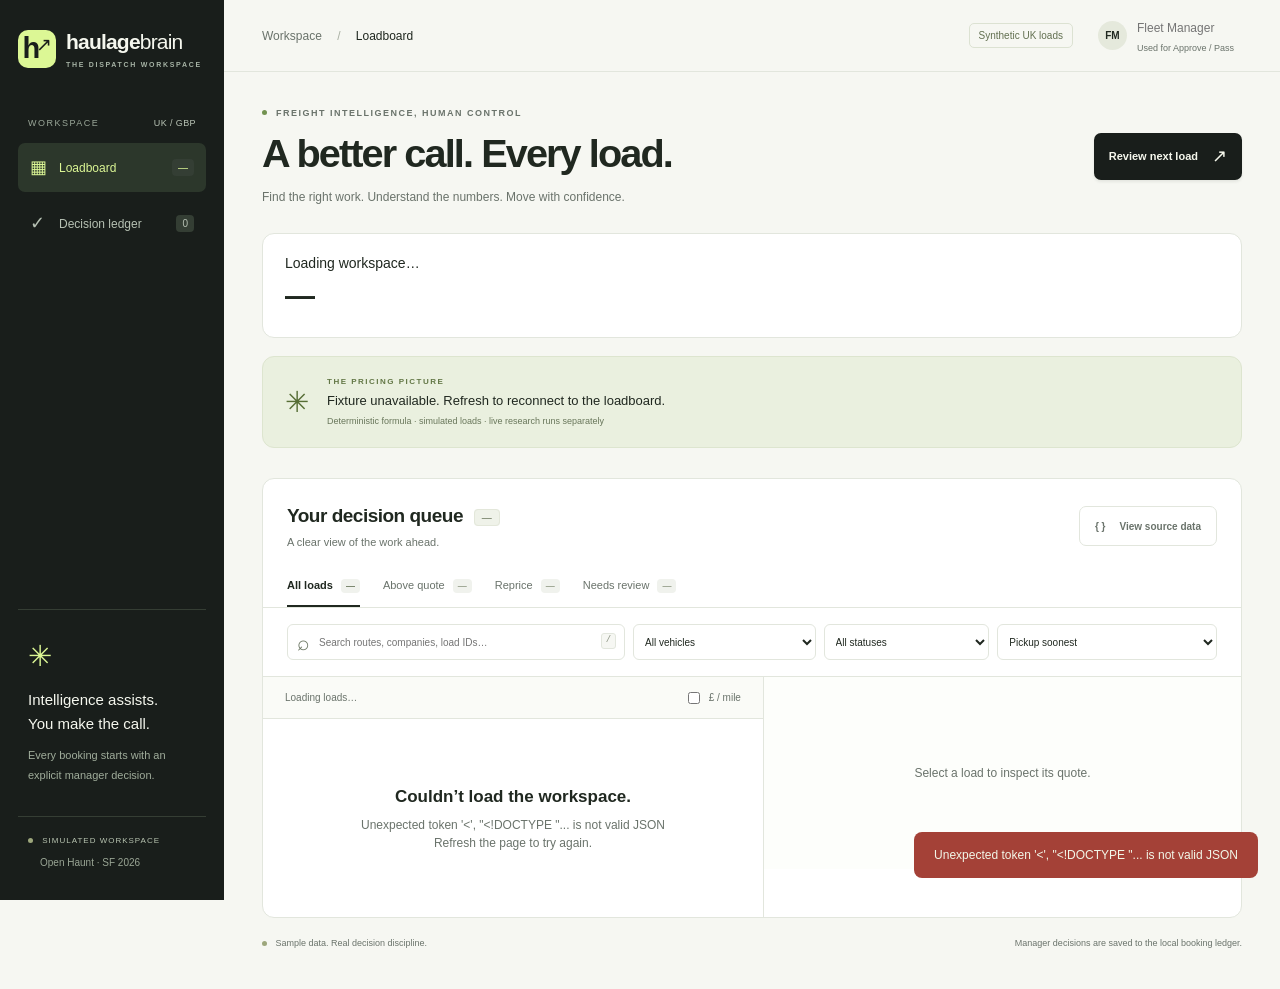
==== src/load_quoting_swarm/web_assets/index.html @ ef77d63d "Merge pull request #1 from tgorka/codex/fix-manager-control Fix manager name entry and decision attr" ====
<!doctype html>
<html lang="en">
  <head>
    <meta charset="utf-8" />
    <meta name="viewport" content="width=device-width, initial-scale=1" />
    <meta name="color-scheme" content="light" />
    <meta name="theme-color" content="#191e1b" />
    <title>Haulage Brain · Dispatch workspace</title>
    <link rel="stylesheet" href="app.css?v=5" />
  </head>
  <body>
    <a class="skip-link" href="#workspace">Skip to loadboard</a>
    <aside class="sidebar" aria-label="Workspace navigation">
      <a class="brand" href="./" aria-label="Haulage Brain home"
        ><span class="brand-mark" aria-hidden="true">h<span>↗</span></span
        ><span
          >haulage<span class="brand-light">brain</span
          ><small>THE DISPATCH WORKSPACE</small></span
        ></a
      >
      <div class="workspace-label">WORKSPACE <span>UK / GBP</span></div>
      <nav>
        <button
          class="nav-item active"
          data-view="queue"
          aria-label="Loadboard"
          title="Loadboard"
          aria-pressed="true"
        >
          <span aria-hidden="true">▦</span><span>Loadboard</span
          ><b id="nav-total">—</b>
        </button>
        <button
          class="nav-item"
          data-view="decisions"
          aria-label="Decision ledger"
          title="Decision ledger"
          aria-pressed="false"
        >
          <span aria-hidden="true">✓</span><span>Decision ledger</span
          ><b id="nav-decisions">0</b>
        </button>
      </nav>
      <div class="sidebar-note">
        <span class="small-orbit" aria-hidden="true">✳</span
        ><strong>Intelligence assists.<br />You make the call.</strong>
        <p>Every booking starts with an explicit manager decision.</p>
      </div>
      <div class="sidebar-footer">
        <span class="demo-dot"></span> SIMULATED WORKSPACE<small
          >Open Haunt · SF 2026</small
        >
      </div>
    </aside>
    <div class="app-shell">
      <header class="app-bar">
        <div class="breadcrumb">
          Workspace <span>/</span> <strong id="view-label">Loadboard</strong>
        </div>
        <div class="header-right">
          <span class="environment">Synthetic UK loads</span
          ><span class="avatar" aria-hidden="true">FM</span
          ><div class="manager-field">
            <label class="sr-only" for="manager">Manager name</label>
            <input id="manager" placeholder="Fleet Manager" aria-describedby="manager-status" autocomplete="name" />
            <span id="manager-status" role="status">Used for Approve / Pass</span>
          </div>
        </div>
      </header>
      <main id="workspace">
        <section class="hero">
          <div>
            <p class="eyebrow">
              <span></span> FREIGHT INTELLIGENCE, HUMAN CONTROL
            </p>
            <h1>A better call. Every load.</h1>
            <p class="intro">
              Find the right work. Understand the numbers. Move with confidence.
            </p>
          </div>
          <button class="button dark" id="review-next">
            Review next load <span aria-hidden="true">↗</span>
          </button>
        </section>
        <section class="overview" aria-label="Loadboard summary" id="summary">
          <div class="metric">
            <span>Loading workspace…</span><strong>—</strong>
          </div>
        </section>
        <section class="insight-banner" aria-label="Pricing overview">
          <div class="insight-icon" aria-hidden="true">✳</div>
          <div>
            <p class="eyebrow">THE PRICING PICTURE</p>
            <p id="insight-text">Calculating the fixture’s quote signals…</p>
            <small
              >Deterministic formula · simulated loads · live research runs
              separately</small
            >
          </div>
          <div
            class="signal-strip"
            aria-label="Pricing signal distribution"
            id="signal-strip"
          ></div>
        </section>
        <section class="board" aria-label="Dispatch decisions">
          <div class="board-heading">
            <div>
              <h2 id="board-title">
                Your decision queue <span id="queue-total">—</span>
              </h2>
              <p id="board-caption">A clear view of the work ahead.</p>
            </div>
            <button class="button quiet" id="raw-json">
              <span aria-hidden="true">{ }</span> View source data
            </button>
          </div>
          <div
            class="filter-tabs"
            role="group"
            aria-label="Filter by pricing signal"
          >
            <button
              class="filter-tab active"
              data-signal="all"
              aria-pressed="true"
            >
              All loads <span id="count-all">—</span></button
            ><button
              class="filter-tab"
              data-signal="APPROVE"
              aria-pressed="false"
            >
              Above quote <span id="count-approve">—</span></button
            ><button
              class="filter-tab"
              data-signal="REPRICE"
              aria-pressed="false"
            >
              Reprice <span id="count-reprice">—</span></button
            ><button
              class="filter-tab"
              data-signal="REVIEW"
              aria-pressed="false"
            >
              Needs review <span id="count-review">—</span>
            </button>
          </div>
          <div class="controls">
            <label class="search-field"
              ><span aria-hidden="true">⌕</span
              ><input
                id="search"
                type="search"
                placeholder="Search routes, companies, load IDs…"
                aria-label="Search loads"
              /><kbd>/</kbd></label
            ><select id="vehicle" aria-label="Filter by vehicle">
              <option value="">All vehicles</option></select
            ><select id="status" aria-label="Filter by status">
              <option value="">All statuses</option></select
            ><select id="sort" aria-label="Sort loads">
              <option value="pickup">Pickup soonest</option>
              <option value="gap">Largest quote gap</option>
              <option value="rate-desc">Highest rate</option>
              <option value="rate-asc">Lowest rate</option>
              <option value="distance">Shortest distance</option>
            </select>
          </div>
          <div class="split-view">
            <section class="queue" aria-label="Load queue">
              <div class="queue-heading">
                <span id="result-count" role="status">Loading loads…</span
                ><label class="check-field"
                  ><input id="per-mile" type="checkbox" /> £ / mile</label
                >
              </div>
              <div id="loads" class="load-list">
                <div class="loading-state">Preparing your loadboard…</div>
              </div>
            </section>
            <section
              id="inspector"
              class="inspector"
              aria-label="Selected load details"
            >
              <div class="empty">Select a load to inspect its quote.</div>
            </section>
          </div>
        </section>
        <footer class="workspace-footer">
          <span
            ><span class="demo-dot"></span> Sample data. Real decision
            discipline.</span
          ><span id="storage-label"
            >Manager decisions are saved to the local booking ledger.</span
          >
        </footer>
      </main>
    </div>
    <dialog id="json-dialog">
      <header>
        <div>
          <p class="eyebrow">TRANSPARENT BY DESIGN</p>
          <h2>Source fixture</h2>
        </div>
        <button
          id="close-dialog"
          class="icon-button"
          aria-label="Close source data"
        >
          ×
        </button>
      </header>
      <pre id="json-content"></pre>
    </dialog>
    <dialog id="decision-dialog" aria-labelledby="decision-title">
      <header>
        <h2 id="decision-title">Confirm manager decision</h2>
        <button
          id="cancel-decision"
          class="icon-button"
          aria-label="Cancel decision"
        >
          ×
        </button>
      </header>
      <div id="decision-content"></div>
      <div class="dialog-actions">
        <button id="back-decision" class="button quiet">Go back</button
        ><button id="confirm-decision" class="button dark">Confirm</button>
      </div>
    </dialog>
    <dialog
      id="analysis-dialog"
      class="analysis-dialog"
      aria-labelledby="analysis-title"
    >
      <header>
        <div>
          <span class="run-mode" id="run-mode">LIVE</span>
          <h2 id="analysis-title">Agent analysis</h2>
        </div>
        <button id="close-analysis" aria-label="Close API analysis">×</button>
      </header>
      <div class="analysis-body">
        <p class="analysis-notice" id="analysis-notice">
          Starting a human-gated analysis. Nothing will be booked.
        </p>
        <div class="pipeline-flow" aria-label="Agent analysis pipeline">
          <div class="pipeline-stage" data-stage="crewai">
            <span>1</span><strong>CrewAI</strong><small>Ingest + route</small>
          </div>
          <i>→</i>
          <div class="pipeline-stage" data-stage="you">
            <span>2</span><strong>You.com</strong><small>Live grounding</small>
          </div>
          <i>→</i>
          <div class="pipeline-stage" data-stage="tools">
            <span>3</span><strong>Quote tools</strong
            ><small>Deterministic math</small>
          </div>
          <i>→</i>
          <div class="pipeline-stage" data-stage="parasail">
            <span>4</span><strong>Parasail</strong
            ><small>3 specialists + supervisor</small>
          </div>
          <i>→</i>
          <div class="pipeline-stage" data-stage="decision">
            <span>5</span><strong>Safety gate</strong
            ><small>Final recommendation</small>
          </div>
          <i>→</i>
          <div class="pipeline-stage" data-stage="one">
            <span>6</span><strong>One</strong><small>Human approval</small>
          </div>
        </div>
        <div class="analysis-grid">
          <section>
            <h3>API impact</h3>
            <div class="impact-panel" id="analysis-impact">
              <p>Waiting for live market evidence…</p>
            </div>
            <div class="run-metrics" id="run-metrics"></div>
          </section>
          <section>
            <h3>Live trace</h3>
            <ol
              class="event-stream"
              id="analysis-events"
              aria-live="polite"
            ></ol>
          </section>
        </div>
      </div>
    </dialog>
    <div id="toast" role="status" aria-live="polite"></div>
    <script src="app.js?v=5" defer></script>
  </body>
</html>
---- src/load_quoting_swarm/web_assets/app.css ----
:root {
  --canvas: #f6f7f2;
  --paper: #fff;
  --ink: #202820;
  --muted: #6a736b;
  --line: #e2e6dd;
  --dark: #191e1b;
  --lime: #dcf795;
  --green: #316b43;
  --green-tint: #eff6e9;
  --amber: #8c5a19;
  --amber-tint: #fbf1df;
  --red: #a44137;
  --red-tint: #fcf0ed;
  --radius: 12px;
  font-family:
    Inter,
    -apple-system,
    BlinkMacSystemFont,
    "Segoe UI",
    sans-serif;
  color: var(--ink);
  background: var(--canvas);
  font-synthesis: none;
}
* {
  box-sizing: border-box;
}
body {
  margin: 0;
  font-size: 14px;
  line-height: 1.5;
}
button,
input,
select {
  font: inherit;
  color: inherit;
}
button,
a,
input,
select {
  -webkit-tap-highlight-color: transparent;
}
button {
  cursor: pointer;
}
button {
  border: 0;
}
button:disabled {
  cursor: wait;
  opacity: 0.55;
}
a {
  color: inherit;
}
button:focus-visible,
a:focus-visible,
input:focus-visible,
select:focus-visible,
summary:focus-visible {
  outline: 3px solid #56883c;
  outline-offset: 3px;
}
button,
select,
input {
  min-height: 40px;
}
button {
  transition:
    background 0.16s,
    border-color 0.16s,
    box-shadow 0.16s;
}
h1,
h2,
h3,
p {
  margin: 0;
}
h2 {
  font-size: 19px;
  letter-spacing: -0.5px;
}
h3 {
  font-size: 17px;
  letter-spacing: -0.35px;
}
.sr-only {
  position: absolute;
  width: 1px;
  height: 1px;
  padding: 0;
  margin: -1px;
  overflow: hidden;
  clip: rect(0, 0, 0, 0);
  white-space: nowrap;
  border: 0;
}
.skip-link {
  position: fixed;
  top: -80px;
  left: 20px;
  z-index: 100;
  background: var(--lime);
  padding: 12px;
}
.skip-link:focus {
  top: 12px;
}
.sidebar {
  position: fixed;
  inset: 0 auto 0 0;
  width: 224px;
  background: var(--dark);
  color: #f5f7ee;
  display: flex;
  flex-direction: column;
  padding: 30px 18px;
  z-index: 30;
}
.brand {
  display: flex;
  align-items: center;
  gap: 10px;
  text-decoration: none;
  font-size: 21px;
  font-weight: 760;
  letter-spacing: -0.8px;
  line-height: 1.1;
}
.brand-light {
  font-weight: 400;
}
.brand small {
  font-size: 7px;
  letter-spacing: 1.7px;
  display: block;
  color: #a6b3a5;
  margin-top: 8px;
}
.brand-mark {
  width: 38px;
  height: 38px;
  flex-shrink: 0;
  background: var(--lime);
  border-radius: 10px;
  color: var(--dark);
  display: flex;
  align-items: center;
  justify-content: center;
  font-size: 29px;
  font-weight: 800;
  position: relative;
}
.brand-mark span {
  font-size: 19px;
  margin-left: -3px;
  margin-top: -8px;
}
.workspace-label {
  font-size: 9px;
  letter-spacing: 1.5px;
  color: #9aa799;
  display: flex;
  justify-content: space-between;
  margin: 48px 10px 13px;
}
.workspace-label span {
  font-size: 9px;
  letter-spacing: 0.4px;
  color: #bac5b7;
}
.nav-item {
  width: 100%;
  display: flex;
  align-items: center;
  gap: 11px;
  padding: 11px 12px;
  color: #b6c1b3;
  background: transparent;
  border-radius: 7px;
  margin-bottom: 7px;
  text-align: left;
  font-size: 12px;
}
.nav-item > span:first-child {
  font-size: 18px;
  width: 18px;
}
.nav-item b {
  margin-left: auto;
  font-size: 10px;
  font-weight: 500;
  background: #343e34;
  padding: 1px 6px;
  border-radius: 4px;
}
.nav-item.active {
  background: #2c372b;
  color: var(--lime);
}
.nav-item:hover {
  background: #30392f;
}
.sidebar-note {
  margin-top: auto;
  border-top: 1px solid #353e34;
  padding: 25px 10px 30px;
}
.small-orbit {
  color: var(--lime);
  font-size: 29px;
  display: block;
  margin-bottom: 10px;
}
.sidebar-note strong {
  font-size: 15px;
  line-height: 1.6;
  font-weight: 500;
}
.sidebar-note p {
  font-size: 11px;
  color: #a0ad9b;
  line-height: 1.8;
  margin-top: 10px;
}
.sidebar-footer {
  padding: 18px 10px 0;
  border-top: 1px solid #353e34;
  color: #b8c4b1;
  font-size: 8px;
  letter-spacing: 1px;
}
.sidebar-footer small {
  display: block;
  margin: 8px 0 0 12px;
  color: #9aa695;
  font-size: 10px;
  letter-spacing: 0;
}
.demo-dot {
  width: 5px;
  height: 5px;
  background: #9da77c;
  display: inline-block;
  border-radius: 50%;
  margin-right: 6px;
  vertical-align: middle;
}
.app-shell {
  margin-left: 224px;
}
.app-bar {
  height: 72px;
  display: flex;
  justify-content: space-between;
  align-items: center;
  padding: 0 38px;
  border-bottom: 1px solid var(--line);
  background: var(--canvas);
}
.breadcrumb {
  font-size: 12px;
  color: var(--muted);
}
.breadcrumb span {
  margin: 0 12px;
  color: #a9b0a3;
}
.breadcrumb strong {
  font-weight: 500;
  color: var(--ink);
}
.header-right {
  display: flex;
  align-items: center;
  gap: 10px;
}
.environment {
  border: 1px solid #dce2d2;
  padding: 4px 9px;
  border-radius: 5px;
  color: #627050;
  font-size: 10px;
  margin-right: 15px;
}
.avatar {
  display: grid;
  place-items: center;
  width: 29px;
  height: 29px;
  border-radius: 50%;
  background: #e5e9dc;
  font-size: 10px;
  font-weight: 650;
}
.manager-field {
  display: grid;
  gap: 2px;
}
#manager-status {
  color: var(--muted);
  font-size: 9px;
}
.manager-field input {
  background: transparent;
  border: 0;
  font-size: 12px;
  width: 105px;
  padding: 0;
  min-height: 24px;
}
main {
  max-width: 1640px;
  margin: auto;
  padding: 35px 38px 20px;
}
.hero {
  display: flex;
  align-items: center;
  justify-content: space-between;
  gap: 20px;
  margin-bottom: 27px;
}
.eyebrow {
  font-size: 9px;
  font-weight: 650;
  letter-spacing: 1.5px;
  color: var(--muted);
  margin-bottom: 9px;
}
.eyebrow > span {
  display: inline-block;
  background: #729250;
  border-radius: 50%;
  width: 5px;
  height: 5px;
  margin: 0 5px 1px 0;
}
h1 {
  font-size: clamp(28px, 3.1vw, 44px);
  font-weight: 550;
  line-height: 1.2;
  letter-spacing: -1.9px;
}
.intro {
  color: var(--muted);
  font-size: 12px;
  margin-top: 11px;
}
.button {
  display: inline-flex;
  align-items: center;
  justify-content: center;
  gap: 14px;
  border-radius: 7px;
  font-size: 11px;
  font-weight: 600;
  padding: 10px 15px;
  white-space: nowrap;
}
.button.dark {
  background: var(--dark);
  color: #f6f8ed;
  box-shadow: 0 2px 3px #18201714;
}
.button.dark:hover {
  background: #364631;
}
.button.dark span {
  font-size: 18px;
  font-weight: 400;
}
.button.quiet {
  background: transparent;
  border: 1px solid var(--line);
  color: var(--muted);
}
.button.quiet:hover {
  background: #edf1e6;
}
.overview {
  display: grid;
  grid-template-columns: repeat(4, 1fr);
  border: 1px solid var(--line);
  border-radius: var(--radius);
  background: var(--paper);
  margin-bottom: 18px;
  overflow: hidden;
}
.metric {
  padding: 19px 22px;
  position: relative;
}
.metric + .metric {
  border-left: 1px solid var(--line);
}
.metric-label {
  display: flex;
  align-items: center;
  justify-content: space-between;
  font-size: 11px;
  color: var(--muted);
}
.metric-label span {
  color: #8e9a85;
  font-size: 15px;
}
.metric strong {
  font-size: 30px;
  letter-spacing: -1.3px;
  font-weight: 560;
  display: block;
  margin: 4px 0;
  line-height: 1.2;
  font-variant-numeric: tabular-nums;
}
.metric small {
  font-size: 10px;
  color: var(--muted);
}
.metric small b {
  color: var(--green);
  font-weight: 500;
}
.metric .metric-spark {
  position: absolute;
  bottom: 24px;
  right: 22px;
  color: #b1c991;
  letter-spacing: 0;
  font-size: 23px;
}
.insight-banner {
  display: flex;
  align-items: center;
  gap: 18px;
  padding: 19px 22px;
  background: #eaf0df;
  border: 1px solid #dde5cf;
  border-radius: var(--radius);
  margin-bottom: 30px;
}
.insight-icon {
  font-size: 29px;
  line-height: 1;
  color: #566d35;
}
.insight-banner .eyebrow {
  font-size: 8px;
  color: #637746;
  margin-bottom: 3px;
}
.insight-banner p:not(.eyebrow) {
  font-size: 13px;
  font-weight: 500;
}
.insight-banner small {
  display: block;
  font-size: 9px;
  color: #68765a;
  margin-top: 4px;
}
.signal-strip {
  display: flex;
  gap: 3px;
  margin-left: auto;
  min-width: 95px;
  max-width: 135px;
  align-self: center;
  width: 14%;
  height: 25px;
}
.signal-segment {
  height: 100%;
  border-radius: 3px;
  background: #7b9c55;
}
.signal-segment.reprice {
  background: #d4b670;
}
.signal-segment.review {
  background: #c58976;
}
.board {
  background: white;
  border: 1px solid var(--line);
  border-radius: var(--radius);
  overflow: hidden;
}
.board-heading {
  display: flex;
  justify-content: space-between;
  align-items: center;
  padding: 23px 24px 17px;
  gap: 15px;
}
.board-heading h2 span {
  font-size: 10px;
  vertical-align: middle;
  background: #eff2e9;
  border: 1px solid #e3e7da;
  border-radius: 4px;
  padding: 2px 7px;
  margin-left: 6px;
  letter-spacing: 0;
  font-weight: 500;
  color: #69765b;
}
.board-heading p {
  font-size: 11px;
  color: var(--muted);
  margin-top: 3px;
}
.board-heading .quiet {
  font-size: 10px;
}
.filter-tabs {
  display: flex;
  gap: 23px;
  border-bottom: 1px solid var(--line);
  padding: 0 24px;
}
.filter-tab {
  background: transparent;
  font-size: 11px;
  color: var(--muted);
  padding: 9px 0 13px;
  position: relative;
  white-space: nowrap;
}
.filter-tab.active {
  color: var(--ink);
  font-weight: 650;
}
.filter-tab.active:after {
  content: "";
  height: 2px;
  position: absolute;
  bottom: 0;
  background: var(--ink);
  left: 0;
  right: 0;
}
.filter-tab span {
  font-size: 9px;
  background: #f0f2ed;
  border-radius: 4px;
  margin-left: 5px;
  padding: 2px 5px;
  color: #738066;
}
.controls {
  display: grid;
  grid-template-columns: minmax(180px, 1fr) 0.54fr 0.49fr 0.65fr;
  gap: 8px;
  padding: 16px 24px;
  border-bottom: 1px solid var(--line);
}
.controls input,
.controls select {
  width: 100%;
  border: 1px solid var(--line);
  border-radius: 6px;
  background: #fff;
  font-size: 10px;
  min-height: 36px;
}
.controls select {
  padding: 0 7px;
  cursor: pointer;
}
.search-field {
  position: relative;
}
.search-field > span {
  position: absolute;
  left: 10px;
  top: 3px;
  font-size: 21px;
  color: #6a7561;
}
.search-field input {
  padding: 0 26px 0 31px;
}
.search-field kbd {
  position: absolute;
  right: 9px;
  top: 9px;
  padding: 0 4px;
  color: #8b9383;
  background: #f6f7f3;
  border: 1px solid var(--line);
  border-radius: 3px;
  font-size: 9px;
}
.split-view {
  display: grid;
  grid-template-columns: minmax(280px, 1.05fr) minmax(320px, 1fr);
}
.queue {
  border-right: 1px solid var(--line);
  min-width: 0;
}
.queue-heading {
  display: flex;
  justify-content: space-between;
  align-items: center;
  padding: 11px 22px;
  background: #fafbf7;
  border-bottom: 1px solid var(--line);
  font-size: 10px;
  color: var(--muted);
  height: 42px;
}
.check-field {
  display: flex;
  align-items: center;
  gap: 6px;
  font-size: 10px;
}
.check-field input {
  min-height: 0;
  accent-color: var(--green);
  width: 12px;
  height: 12px;
}
.load-list {
  max-height: 690px;
  overflow-y: auto;
  scrollbar-width: thin;
  scrollbar-color: #d7dece transparent;
}
.load-row {
  display: block;
  width: 100%;
  padding: 18px 22px;
  text-align: left;
  background: #fff;
  border-bottom: 1px solid var(--line);
  border-left: 3px solid transparent;
  position: relative;
}
.load-row:hover {
  background: #f8faf3;
}
.load-row.selected {
  background: #f1f6e8;
  border-left-color: #698843;
}
.row-meta,
.row-main,
.row-bottom {
  display: flex;
  justify-content: space-between;
  gap: 10px;
  align-items: center;
}
.row-meta {
  font-size: 9px;
  color: #788270;
}
.load-number {
  font-variant-numeric: tabular-nums;
}
.signal {
  display: inline-flex;
  align-items: center;
  gap: 4px;
  padding: 2px 6px;
  border-radius: 4px;
  font-size: 9px;
  font-weight: 550;
  color: var(--green);
  background: var(--green-tint);
  white-space: nowrap;
}
.signal:before {
  content: "";
  width: 4px;
  height: 4px;
  border-radius: 50%;
  background: currentColor;
}
.signal.reprice {
  color: var(--amber);
  background: var(--amber-tint);
}
.signal.review,
.signal.passed {
  color: var(--red);
  background: var(--red-tint);
}
.signal.booked {
  color: var(--green);
  background: #e7efdf;
}
.row-main {
  margin-top: 10px;
  align-items: flex-start;
}
.row-route {
  font-size: 14px;
  font-weight: 600;
  letter-spacing: -0.4px;
  line-height: 1.5;
}
.route-arrow {
  font-size: 12px;
  color: #91a17d;
  margin: 0 6px;
}
.row-main strong {
  font-size: 17px;
  font-weight: 600;
  letter-spacing: -0.6px;
  white-space: nowrap;
  font-variant-numeric: tabular-nums;
}
.row-bottom {
  margin-top: 7px;
  font-size: 9px;
  color: var(--muted);
}
.row-bottom .gap {
  font-size: 9px;
  text-align: right;
  white-space: nowrap;
}
.positive {
  color: var(--green);
}
.negative {
  color: var(--red);
}
.row-schedule {
  margin-top: 8px;
  font-size: 9px;
  color: #788270;
}
.row-schedule span {
  margin: 0 4px;
  color: #c3cabb;
}
.inspector {
  background: #fdfefb;
  min-width: 0;
  padding: 22px 25px;
  align-self: start;
}
.inspector-top {
  display: flex;
  justify-content: space-between;
  align-items: center;
  margin-bottom: 20px;
}
.inspector-top .eyebrow {
  margin: 0;
  font-size: 8px;
}
.inspector h3 {
  font-size: 21px;
  font-weight: 550;
  line-height: 1.4;
  letter-spacing: -0.6px;
}
.route-timeline {
  margin: 16px 0 19px;
  display: grid;
  gap: 16px;
  position: relative;
}
.route-timeline:before {
  content: "";
  width: 1px;
  position: absolute;
  left: 4px;
  top: 10px;
  bottom: 12px;
  background: #dce4d1;
}
.route-stop {
  display: flex;
  gap: 12px;
  align-items: start;
}
.stop-dot {
  border: 1px solid #8da06e;
  width: 9px;
  height: 9px;
  border-radius: 50%;
  background: #fdfefb;
  margin-top: 5px;
  position: relative;
  flex-shrink: 0;
}
.route-stop:last-child .stop-dot {
  background: #6e8750;
}
.stop-copy {
  min-width: 0;
  flex: 1;
}
.stop-copy .stop-label {
  display: flex;
  justify-content: space-between;
  gap: 8px;
  font-size: 9px;
  color: var(--muted);
}
.stop-copy b {
  display: block;
  font-size: 11px;
  font-weight: 550;
  margin-top: 1px;
}
.stop-copy small {
  display: block;
  font-size: 9px;
  color: var(--muted);
  margin-top: 1px;
}
.route-facts {
  display: flex;
  flex-wrap: wrap;
  gap: 6px;
  margin: 0 0 19px;
}
.fact {
  background: #f1f3eb;
  border: 1px solid #e7ebdf;
  padding: 4px 7px;
  border-radius: 4px;
  font-size: 9px;
  color: #626f58;
}
.fact.warning {
  color: var(--amber);
  background: var(--amber-tint);
  border-color: #eeddb9;
}
.quote-card {
  background: white;
  border: 1px solid var(--line);
  border-radius: 9px;
  overflow: hidden;
}
.quote-card-head {
  padding: 18px 17px 14px;
  display: flex;
  justify-content: space-between;
  align-items: end;
  gap: 12px;
}
.quote-card-head span {
  font-size: 10px;
  color: var(--muted);
}
.quote-card-head strong {
  display: block;
  font-size: 30px;
  letter-spacing: -1px;
  line-height: 1.3;
  font-weight: 550;
  font-variant-numeric: tabular-nums;
}
.quote-offer {
  text-align: right;
}
.quote-offer b {
  display: block;
  font-size: 19px;
  font-weight: 550;
  font-variant-numeric: tabular-nums;
}
.quote-explanation {
  padding: 10px 17px;
  font-size: 10px;
  background: var(--green-tint);
  color: var(--green);
  border-top: 1px solid #e5ecdc;
}
.quote-explanation.negative {
  background: var(--red-tint);
  color: var(--red);
  border-color: #f0e1d7;
}
.quote-explanation.review {
  background: var(--amber-tint);
  color: var(--amber);
}
.formula {
  padding: 12px 17px;
  margin: 0;
}
.formula div {
  display: flex;
  justify-content: space-between;
  font-size: 10px;
  color: var(--muted);
  padding: 4px 0;
}
.formula dt {
  font-weight: 400;
}
.formula dd {
  margin: 0;
  color: var(--ink);
  font-variant-numeric: tabular-nums;
}
.formula .total {
  border-top: 1px dashed var(--line);
  margin-top: 7px;
  padding-top: 10px;
  color: var(--ink);
  font-weight: 600;
}
.formula .total dt {
  font-weight: 600;
}
.evidence-line {
  display: flex;
  gap: 8px;
  align-items: start;
  font-size: 9px;
  color: #738068;
  margin: 14px 0;
  line-height: 1.7;
}
.evidence-line > span {
  color: #7b9459;
}
.inspector details {
  border-top: 1px solid var(--line);
  font-size: 10px;
  padding: 11px 0;
}
.inspector summary {
  cursor: pointer;
  font-weight: 550;
  min-height: 24px;
  align-content: center;
}
.inspector details p {
  margin-top: 8px;
  line-height: 1.8;
  color: var(--muted);
}
.details-grid {
  display: grid;
  grid-template-columns: 1fr 1fr;
  gap: 8px;
  margin: 10px 0;
}
.details-grid div {
  min-width: 0;
}
.details-grid dt {
  color: var(--muted);
  font-size: 9px;
}
.details-grid dd {
  margin: 2px 0 0;
  overflow-wrap: anywhere;
  font-size: 10px;
}
.decision-area {
  border-top: 1px solid var(--line);
  margin-top: 3px;
  padding-top: 15px;
}
.decision-area > p {
  font-size: 9px;
  color: var(--muted);
  margin-bottom: 10px;
}
.actions {
  display: flex;
  gap: 8px;
}
.actions button {
  flex: 1;
  font-size: 11px;
  padding: 10px 14px;
  border-radius: 6px;
  min-height: 42px;
  font-weight: 600;
}
.actions .approve {
  background: var(--dark);
  color: var(--lime);
}
.actions .approve:hover {
  background: #36492d;
}
.actions .pass {
  background: white;
  border: 1px solid #d5dccb;
}
.actions .pass:hover {
  background: #edf1e5;
}
.ledger-result {
  padding: 12px 14px;
  background: var(--green-tint);
  border-radius: 6px;
  font-size: 11px;
  color: var(--green);
}
.ledger-result.passed {
  color: var(--red);
  background: var(--red-tint);
}
.ledger-result small {
  display: block;
  font-size: 9px;
  margin-top: 3px;
}
.empty,
.loading-state {
  padding: 65px 25px;
  text-align: center;
  color: var(--muted);
  font-size: 12px;
}
.empty strong {
  display: block;
  font-size: 17px;
  color: var(--ink);
  margin-bottom: 6px;
}
.empty button {
  margin-top: 16px;
}
.workspace-footer {
  display: flex;
  justify-content: space-between;
  gap: 12px;
  color: var(--muted);
  font-size: 9px;
  margin: 19px 0;
}
dialog {
  width: min(850px, calc(100% - 32px));
  max-height: 85vh;
  background: var(--canvas);
  border: 1px solid var(--line);
  border-radius: 12px;
  padding: 0;
  color: var(--ink);
  box-shadow: 0 20px 100px #101b2033;
}
dialog::backdrop {
  background: #14201880;
  backdrop-filter: blur(3px);
}
dialog header {
  display: flex;
  justify-content: space-between;
  align-items: center;
  padding: 20px 24px;
  border-bottom: 1px solid var(--line);
  background: var(--paper);
}
dialog .eyebrow {
  margin-bottom: 4px;
}
dialog h2 {
  font-size: 18px;
}
.icon-button {
  background: transparent;
  font-size: 25px;
  color: var(--muted);
  width: 40px;
}
dialog pre {
  padding: 24px;
  margin: 0;
  overflow: auto;
  font-size: 11px;
  line-height: 1.7;
  max-height: 65vh;
}
#decision-dialog {
  max-width: 460px;
}
#decision-content {
  padding: 24px;
  font-size: 13px;
}
#decision-content p {
  margin-top: 12px;
  color: var(--muted);
  line-height: 1.8;
}
#decision-content strong {
  font-size: 20px;
  font-weight: 550;
}
#decision-content .confirmation-note {
  padding: 12px;
  background: #eaf0df;
  border-radius: 6px;
  font-size: 11px;
  color: #4f6240;
}
.dialog-actions {
  display: flex;
  gap: 10px;
  justify-content: flex-end;
  padding: 0 24px 24px;
}
#toast {
  position: fixed;
  bottom: 22px;
  right: 22px;
  background: var(--dark);
  color: #f2f7e9;
  font-size: 12px;
  border-radius: 8px;
  padding: 14px 20px;
  max-width: calc(100% - 44px);
  z-index: 60;
  transform: translateY(150px);
  opacity: 0;
  transition: 0.2s;
}
#toast.show {
  transform: translateY(0);
  opacity: 1;
}
#toast.error {
  background: var(--red);
}
@media (min-width: 1550px) {
  .load-list {
    max-height: 760px;
  }
  .inspector {
    padding: 25px 35px;
  }
  .row-route {
    font-size: 17px;
  }
  .row-main strong {
    font-size: 20px;
  }
  .row-bottom,
  .row-meta,
  .row-schedule {
    font-size: 11px;
  }
  .load-row {
    padding-top: 21px;
    padding-bottom: 21px;
  }
  .metric {
    padding: 22px 27px;
  }
  .metric strong {
    font-size: 36px;
  }
}
@media (max-width: 1150px) {
  .sidebar {
    width: 186px;
    padding: 26px 12px;
  }
  .brand {
    font-size: 18px;
    gap: 8px;
  }
  .brand small {
    font-size: 6px;
    letter-spacing: 1.2px;
  }
  .app-shell {
    margin-left: 186px;
  }
  main {
    padding: 27px 24px 18px;
  }
  .app-bar {
    padding: 0 24px;
  }
  .hero {
    gap: 15px;
  }
  h1 {
    font-size: 34px;
    letter-spacing: -1.5px;
  }
  .intro {
    font-size: 11px;
  }
  .hero .button {
    padding: 9px 11px;
    font-size: 10px;
  }
  .metric {
    padding: 17px 15px;
  }
  .metric strong {
    font-size: 27px;
  }
  .metric-label {
    font-size: 10px;
  }
  .split-view {
    grid-template-columns: minmax(250px, 1fr) minmax(300px, 1fr);
  }
  .inspector {
    padding: 19px;
  }
  .load-row {
    padding: 17px 16px;
  }
  .row-route {
    font-size: 12px;
  }
  .row-main strong {
    font-size: 15px;
  }
  .row-bottom {
    font-size: 8px;
  }
  .route-arrow {
    margin: 0 3px;
  }
  .controls {
    padding: 13px 18px;
    grid-template-columns: 1.2fr 0.7fr 0.7fr;
  }
  .search-field {
    grid-column: span 3;
  }
  .filter-tabs {
    gap: 18px;
    padding: 0 18px;
  }
  .signal-strip {
    display: none;
  }
  .environment {
    margin-right: 5px;
  }
}
@media (max-width: 950px) {
  .sidebar {
    width: 68px;
    align-items: center;
    padding: 22px 9px;
  }
  .brand > span:last-child,
  .workspace-label,
  .nav-item > span:nth-child(2),
  .nav-item b,
  .sidebar-note,
  .sidebar-footer {
    display: none;
  }
  .brand-mark {
    width: 36px;
    height: 36px;
  }
  .sidebar nav {
    margin-top: 35px;
    width: 100%;
  }
  .nav-item {
    justify-content: center;
    padding: 12px;
  }
  .app-shell {
    margin-left: 68px;
  }
  .metric small {
    font-size: 9px;
  }
  .metric-label {
    font-size: 9px;
  }
  .hero .button {
    gap: 7px;
  }
  .insight-banner p:not(.eyebrow) {
    font-size: 12px;
  }
}
@media (max-width: 740px) {
  .sidebar {
    position: static;
    flex-direction: row;
    width: 100%;
    height: 62px;
    padding: 10px 18px;
    justify-content: space-between;
  }
  .sidebar nav {
    display: flex;
    width: auto;
    margin: 0;
    gap: 8px;
  }
  .nav-item {
    margin: 0;
    width: 42px;
    min-height: 38px;
  }
  .app-shell {
    margin: 0;
  }
  .app-bar {
    height: 52px;
    padding: 0 18px;
  }
  .environment {
    font-size: 9px;
    padding: 3px 6px;
  }
  .breadcrumb {
    font-size: 10px;
  }
  .breadcrumb span {
    margin: 0 6px;
  }
  .header-right {
    gap: 7px;
  }
  .avatar {
    display: none;
  }
  .manager-field input {
    font-size: 10px;
    width: 83px;
  }
  main {
    padding: 24px 18px 12px;
  }
  .hero {
    align-items: start;
    flex-wrap: wrap;
    margin-bottom: 20px;
  }
  .hero h1 {
    font-size: 32px;
  }
  .hero .button {
    min-height: 36px;
  }
  .eyebrow {
    font-size: 8px;
    letter-spacing: 1px;
  }
  .intro {
    font-size: 11px;
    line-height: 1.7;
  }
  .overview {
    grid-template-columns: repeat(2, 1fr);
    margin-bottom: 14px;
  }
  .metric:nth-child(3) {
    border-left: 0;
  }
  .metric:nth-child(n + 3) {
    border-top: 1px solid var(--line);
  }
  .metric {
    padding: 15px 17px;
  }
  .metric-label {
    font-size: 10px;
  }
  .metric strong {
    font-size: 28px;
  }
  .metric small {
    font-size: 10px;
  }
  .insight-banner {
    padding: 16px;
    gap: 12px;
    margin-bottom: 20px;
  }
  .insight-banner small {
    font-size: 9px;
    line-height: 1.6;
  }
  .board-heading {
    padding: 18px 16px;
    align-items: start;
  }
  .board-heading h2 {
    font-size: 16px;
  }
  .board-heading .quiet {
    font-size: 0;
    width: 35px;
    padding: 5px;
    min-height: 35px;
  }
  .board-heading .quiet span {
    font-size: 12px;
  }
  .filter-tabs {
    gap: 16px;
    padding: 0 16px;
    overflow-x: auto;
  }
  .filter-tab {
    font-size: 10px;
  }
  .filter-tab span {
    margin-left: 2px;
    font-size: 8px;
  }
  .controls {
    padding: 12px 14px;
    gap: 6px;
    grid-template-columns: 1fr 1fr 1fr;
  }
  .controls select {
    font-size: 9px;
  }
  .split-view {
    grid-template-columns: 1fr;
  }
  .queue {
    border-right: 0;
    border-bottom: 1px solid var(--line);
  }
  .load-list {
    max-height: 325px;
  }
  .row-route {
    font-size: 14px;
  }
  .row-main strong {
    font-size: 18px;
  }
  .row-bottom {
    font-size: 10px;
  }
  .load-row {
    padding: 16px;
  }
  .inspector {
    padding: 22px;
  }
  .inspector h3 {
    font-size: 23px;
  }
  .workspace-footer {
    flex-direction: column;
    gap: 5px;
    font-size: 9px;
  }
  .route-facts {
    gap: 7px;
  }
  .stop-copy .stop-label {
    font-size: 10px;
  }
  .stop-copy b {
    font-size: 12px;
  }
  .stop-copy small {
    font-size: 10px;
  }
  .decision-area > p,
  .evidence-line {
    font-size: 10px;
  }
  .inspector details {
    font-size: 11px;
  }
  .actions button {
    min-height: 45px;
  }
  .quote-card-head strong {
    font-size: 35px;
  }
  .formula div {
    font-size: 11px;
    padding: 6px 0;
  }
}
@media (prefers-reduced-motion: reduce) {
  *,
  *:before,
  *:after {
    transition: none !important;
    scroll-behavior: auto !important;
  }
}

/* Live provider trace retained from the upstream analysis workflow. */
.analysis-launch {
  width: 100%;
  margin: 5px 0 14px;
  border: 1px solid var(--line);
  background: #eef3e5;
  color: var(--green);
}
.analysis-launch:hover {
  background: #e3ecd6;
}
.analysis-dialog {
  --panel: #fff;
  --text: var(--ink);
  --green-dark: #7b9c55;
  --blue: #497c84;
}
.analysis-dialog {
  width: min(1180px, calc(100% - 30px));
  max-height: 92vh;
}
.analysis-dialog header > div {
  display: flex;
  align-items: center;
  gap: 10px;
}
.run-mode {
  padding: 4px 7px;
  border: 1px solid var(--green);
  border-radius: 99px;
  color: var(--green);
  font-size: 10px;
  font-weight: 900;
  letter-spacing: 0.1em;
}
.run-mode.recorded {
  color: var(--amber);
  border-color: var(--amber);
}
.analysis-body {
  padding: 20px;
  overflow: auto;
}
.analysis-notice {
  margin: 0 0 16px;
  color: var(--muted);
  font-size: 13px;
}
.pipeline-flow {
  display: grid;
  grid-template-columns: 1fr auto 1fr auto 1fr auto 1fr auto 1fr auto 1fr;
  align-items: center;
  gap: 7px;
  padding-bottom: 20px;
}
.pipeline-flow > i {
  color: #5f6257;
  font-style: normal;
}
.pipeline-stage {
  min-height: 92px;
  display: flex;
  flex-direction: column;
  justify-content: center;
  position: relative;
  padding: 13px 11px;
  border: 1px solid var(--line);
  border-radius: 7px;
  background: var(--panel);
  transition: 0.25s ease;
}
.pipeline-stage > span {
  position: absolute;
  top: 7px;
  right: 8px;
  color: #6e7066;
  font-size: 10px;
}
.pipeline-stage strong {
  font-size: 14px;
}
.pipeline-stage small {
  margin-top: 5px;
  color: var(--muted);
  font-size: 10px;
  line-height: 1.3;
}
.pipeline-stage.active {
  border-color: var(--blue);
  background: rgba(112, 168, 216, 0.12);
  box-shadow: 0 0 0 3px rgba(112, 168, 216, 0.08);
  animation: stage-pulse 1.2s ease-in-out infinite;
}
.pipeline-stage.done {
  border-color: var(--green-dark);
  background: rgba(130, 196, 77, 0.09);
}
.pipeline-stage.done::after {
  content: "✓";
  position: absolute;
  top: 6px;
  left: 8px;
  color: var(--green);
  font-weight: 900;
}
.pipeline-stage.failed {
  border-color: var(--red);
  background: rgba(229, 111, 98, 0.12);
}
@keyframes stage-pulse {
  50% {
    box-shadow: 0 0 0 7px rgba(112, 168, 216, 0.04);
  }
}
.analysis-grid {
  display: grid;
  grid-template-columns: 0.85fr 1.15fr;
  gap: 16px;
}
.analysis-grid section {
  min-width: 0;
  border: 1px solid var(--line);
  border-radius: 7px;
  background: var(--panel);
  overflow: hidden;
}
.analysis-grid h3 {
  margin: 0;
  padding: 12px 14px;
  border-bottom: 1px solid var(--line);
  color: var(--muted);
  font-size: 11px;
  text-transform: uppercase;
  letter-spacing: 0.09em;
}
.impact-panel {
  min-height: 220px;
  padding: 16px;
}
.impact-panel > p {
  color: var(--muted);
  font-size: 13px;
}
.impact-price {
  display: flex;
  justify-content: space-between;
  align-items: end;
  gap: 20px;
  padding: 9px 0;
  border-bottom: 1px solid var(--line);
}
.impact-price span {
  color: var(--muted);
  font-size: 12px;
}
.impact-price strong {
  font-size: 20px;
}
.impact-price.delta strong {
  color: var(--amber);
}
.impact-citations {
  margin: 13px 0 0;
  padding-left: 17px;
  color: var(--muted);
  font-size: 11px;
  line-height: 1.5;
}
.impact-citations a {
  color: #91c6f1;
}
.run-metrics {
  display: grid;
  grid-template-columns: repeat(3, 1fr);
  border-top: 1px solid var(--line);
}
.run-metrics div {
  padding: 11px;
  border-right: 1px solid var(--line);
}
.run-metrics div:last-child {
  border-right: 0;
}
.run-metrics span {
  display: block;
  color: var(--muted);
  font-size: 9px;
  text-transform: uppercase;
  letter-spacing: 0.08em;
}
.run-metrics strong {
  display: block;
  margin-top: 3px;
  font-size: 14px;
}
.event-stream {
  max-height: 410px;
  overflow: auto;
  margin: 0;
  padding: 10px 14px 18px;
  list-style: none;
}
.event-item {
  position: relative;
  margin-left: 9px;
  padding: 8px 8px 10px 19px;
  border-left: 1px solid var(--line);
}
.event-item::before {
  content: "";
  position: absolute;
  left: -4px;
  top: 14px;
  width: 7px;
  height: 7px;
  border-radius: 50%;
  background: var(--blue);
  box-shadow: 0 0 0 3px rgba(112, 168, 216, 0.12);
}
.event-item.done::before {
  background: var(--green);
}
.event-item.failed::before {
  background: var(--red);
}
.event-label {
  display: flex;
  justify-content: space-between;
  gap: 12px;
  font-size: 12px;
  font-weight: 750;
}
.event-label time {
  color: var(--muted);
  font-size: 10px;
  font-weight: 500;
}
.event-detail {
  margin-top: 4px;
  color: var(--muted);
  font-size: 11px;
  line-height: 1.45;
}
.event-detail strong {
  color: var(--text);
}
.event-detail a {
  color: #91c6f1;
}

.analysis-dialog header {
  position: sticky;
  top: 0;
  z-index: 1;
}
.analysis-dialog .impact-citations a,
.analysis-dialog .event-detail a {
  color: #316b43;
}
.analysis-dialog .pipeline-stage.active {
  animation: none;
}
@media (max-width: 900px) {
  .pipeline-flow {
    display: flex;
    overflow-x: auto;
  }
  .pipeline-stage {
    min-width: 125px;
  }
  .analysis-grid {
    grid-template-columns: 1fr;
  }
  .analysis-dialog header > div {
    flex-wrap: wrap;
  }
}
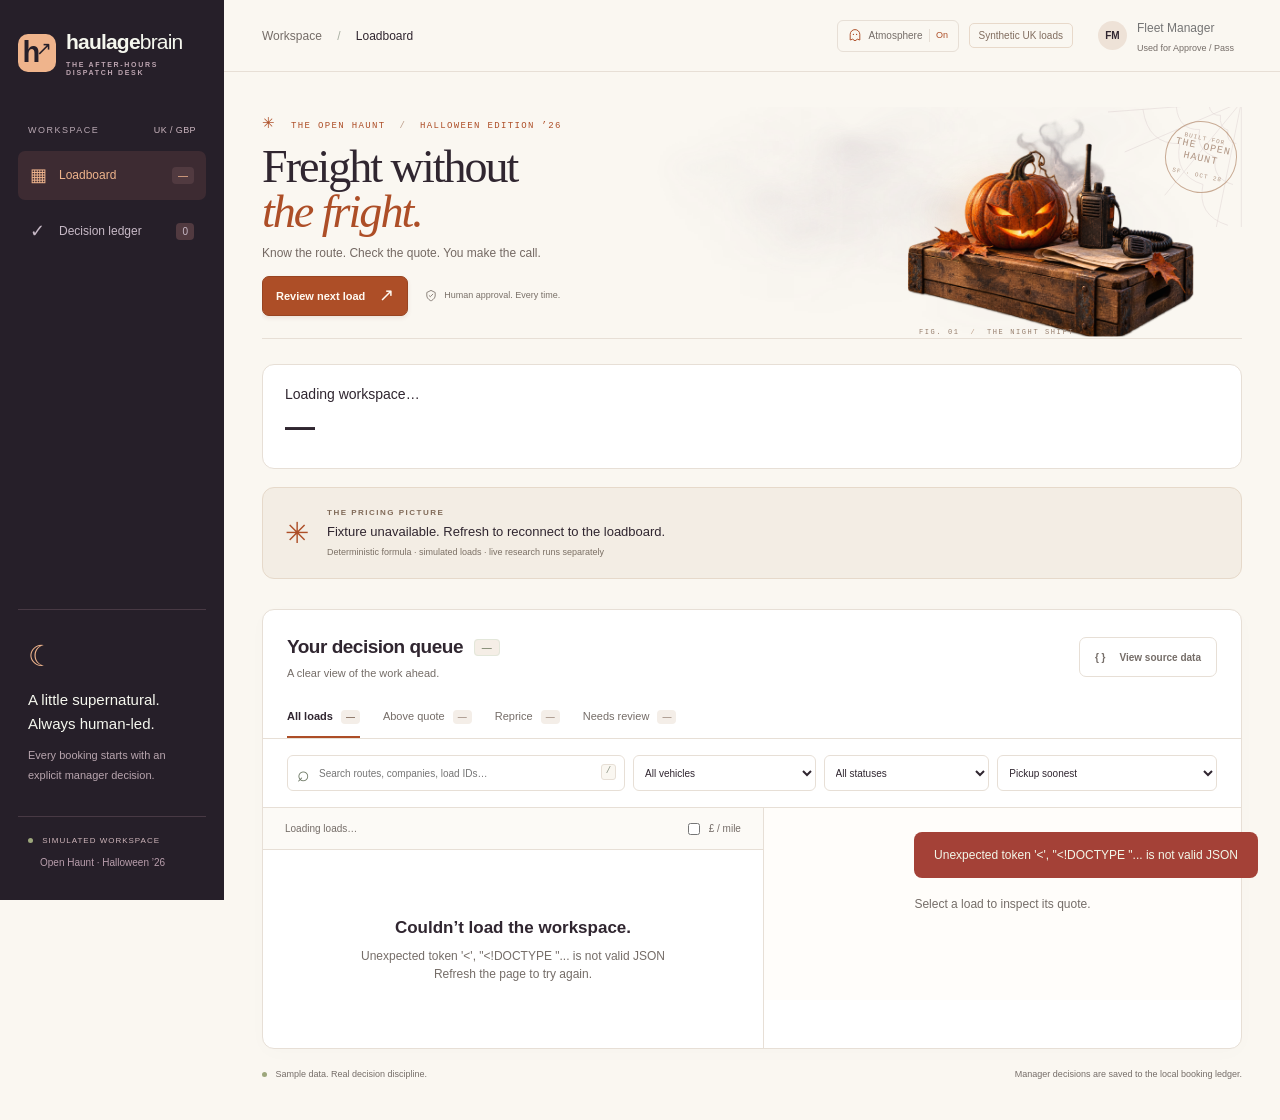
==== commit 08bdca2f: "Add a light Halloween identity and optional interactive mist" ====
--- a/src/load_quoting_swarm/web_assets/index.html
+++ b/src/load_quoting_swarm/web_assets/index.html
@@ -4,9 +4,9 @@
     <meta charset="utf-8" />
     <meta name="viewport" content="width=device-width, initial-scale=1" />
     <meta name="color-scheme" content="light" />
-    <meta name="theme-color" content="#191e1b" />
+    <meta name="theme-color" content="#261f29" />
     <title>Haulage Brain · Dispatch workspace</title>
-    <link rel="stylesheet" href="app.css?v=5" />
+    <link rel="stylesheet" href="app.css?v=6" />
   </head>
   <body>
     <a class="skip-link" href="#workspace">Skip to loadboard</a>
@@ -15,7 +15,7 @@
         ><span class="brand-mark" aria-hidden="true">h<span>↗</span></span
         ><span
           >haulage<span class="brand-light">brain</span
-          ><small>THE DISPATCH WORKSPACE</small></span
+          ><small>THE AFTER-HOURS DISPATCH DESK</small></span
         ></a
       >
       <div class="workspace-label">WORKSPACE <span>UK / GBP</span></div>
@@ -42,13 +42,13 @@
         </button>
       </nav>
       <div class="sidebar-note">
-        <span class="small-orbit" aria-hidden="true">✳</span
-        ><strong>Intelligence assists.<br />You make the call.</strong>
+        <span class="small-orbit" aria-hidden="true">☾</span
+        ><strong>A little supernatural.<br />Always human-led.</strong>
         <p>Every booking starts with an explicit manager decision.</p>
       </div>
       <div class="sidebar-footer">
         <span class="demo-dot"></span> SIMULATED WORKSPACE<small
-          >Open Haunt · SF 2026</small
+          >Open Haunt · Halloween ’26</small
         >
       </div>
     </aside>
@@ -58,29 +58,116 @@
           Workspace <span>/</span> <strong id="view-label">Loadboard</strong>
         </div>
         <div class="header-right">
+          <button
+            class="atmosphere-toggle"
+            id="atmosphere-toggle"
+            type="button"
+            aria-label="Atmospheric effects"
+            aria-pressed="false"
+            title="Toggle decorative fog; your workspace stays the same"
+          >
+            <svg
+              viewBox="0 0 20 20"
+              width="16"
+              height="16"
+              fill="none"
+              aria-hidden="true"
+            >
+              <path
+                d="M4 15V8a6 6 0 0 1 12 0v7l-3-1-3 2-3-2-3 1Z"
+                stroke="currentColor"
+                stroke-width="1.2"
+              />
+              <circle cx="8" cy="8" r=".8" fill="currentColor" />
+              <circle cx="12" cy="8" r=".8" fill="currentColor" />
+            </svg>
+            <span class="atmosphere-label">Atmosphere</span
+            ><span id="atmosphere-state">Off</span>
+          </button>
           <span class="environment">Synthetic UK loads</span
-          ><span class="avatar" aria-hidden="true">FM</span
-          ><div class="manager-field">
+          ><span class="avatar" aria-hidden="true">FM</span>
+          <div class="manager-field">
             <label class="sr-only" for="manager">Manager name</label>
-            <input id="manager" placeholder="Fleet Manager" aria-describedby="manager-status" autocomplete="name" />
-            <span id="manager-status" role="status">Used for Approve / Pass</span>
+            <input
+              id="manager"
+              placeholder="Fleet Manager"
+              aria-describedby="manager-status"
+              autocomplete="name"
+            />
+            <span id="manager-status" role="status"
+              >Used for Approve / Pass</span
+            >
           </div>
         </div>
       </header>
       <main id="workspace">
-        <section class="hero">
-          <div>
-            <p class="eyebrow">
-              <span></span> FREIGHT INTELLIGENCE, HUMAN CONTROL
+        <section class="hero halloween-hero" aria-labelledby="hero-title">
+          <canvas id="haunt-fog" class="haunt-fog" aria-hidden="true"></canvas>
+          <svg
+            class="corner-web"
+            viewBox="0 0 200 150"
+            aria-hidden="true"
+            fill="none"
+          >
+            <path
+              d="M200 0 40 12M200 0 60 60M200 0 108 112M200 0 170 150M200 0 200 150M161 3Q163 17 175 16Q173 30 184 34Q181 48 194 50M122 6Q125 34 150 33Q145 59 169 66Q164 92 190 99M82 9Q88 51 126 50Q119 88 154 99Q146 136 184 148"
+              stroke="currentColor"
+              stroke-width=".7"
+            />
+          </svg>
+          <div class="hero-copy">
+            <p class="eyebrow edition-eyebrow">
+              <span class="edition-star" aria-hidden="true">✳</span> THE OPEN
+              HAUNT <span class="edition-divider">/</span> HALLOWEEN EDITION ’26
             </p>
-            <h1>A better call. Every load.</h1>
+            <h1 id="hero-title">
+              <span>Freight without</span> <em>the fright.</em>
+            </h1>
             <p class="intro">
-              Find the right work. Understand the numbers. Move with confidence.
+              Know the route. Check the quote. You make the call.
             </p>
-          </div>
-          <button class="button dark" id="review-next">
-            Review next load <span aria-hidden="true">↗</span>
-          </button>
+            <div class="hero-actions">
+              <button class="button dark" id="review-next">
+                Review next load <span aria-hidden="true">↗</span></button
+              ><span class="human-note"
+                ><svg
+                  width="14"
+                  height="14"
+                  viewBox="0 0 20 20"
+                  fill="none"
+                  aria-hidden="true"
+                >
+                  <path
+                    d="m10 2 6 3v5c0 4-6 7-6 7s-6-3-6-7V5l6-3Z"
+                    stroke="currentColor"
+                    stroke-width="1.2"
+                  />
+                  <path
+                    d="m7 9 2 2 4-4"
+                    stroke="currentColor"
+                    stroke-width="1.2"
+                  />
+                </svg>
+                Human approval. Every time.</span
+              >
+            </div>
+          </div>
+          <div class="hero-art" aria-hidden="true">
+            <div class="lantern-glow"></div>
+            <img
+              class="lantern-still-life"
+              src="haunt-lantern.png"
+              alt=""
+              width="480"
+              height="320"
+              fetchpriority="high"
+            /><span class="specimen-label"
+              >FIG. 01 <span> / </span> THE NIGHT SHIFT</span
+            >
+          </div>
+          <span class="edition-seal" aria-hidden="true"
+            >BUILT FOR<br /><b>THE OPEN<br />HAUNT</b><br />SF · OCT 28</span
+          >
         </section>
         <section class="overview" aria-label="Loadboard summary" id="summary">
           <div class="metric">
@@ -295,6 +382,7 @@
       </div>
     </dialog>
     <div id="toast" role="status" aria-live="polite"></div>
-    <script src="app.js?v=5" defer></script>
+    <script src="atmosphere.js?v=1" defer></script>
+    <script src="app.js?v=6" defer></script>
   </body>
 </html>
--- a/src/load_quoting_swarm/web_assets/app.css
+++ b/src/load_quoting_swarm/web_assets/app.css
@@ -1,17 +1,18 @@
 :root {
-  --canvas: #f6f7f2;
+  --canvas: #faf7f1;
   --paper: #fff;
-  --ink: #202820;
-  --muted: #6a736b;
-  --line: #e2e6dd;
-  --dark: #191e1b;
-  --lime: #dcf795;
+  --ink: #302630;
+  --muted: #756d68;
+  --line: #e7dfd6;
+  --dark: #261f29;
+  --lime: #efb48c;
   --green: #316b43;
   --green-tint: #eff6e9;
   --amber: #8c5a19;
   --amber-tint: #fbf1df;
   --red: #a44137;
   --red-tint: #fcf0ed;
+  --pumpkin: #ad4e27;
   --radius: 12px;
   font-family:
     Inter,
@@ -61,7 +62,7 @@
 input:focus-visible,
 select:focus-visible,
 summary:focus-visible {
-  outline: 3px solid #56883c;
+  outline: 3px solid #a85630;
   outline-offset: 3px;
 }
 button,
@@ -139,7 +140,7 @@
   font-size: 7px;
   letter-spacing: 1.7px;
   display: block;
-  color: #a6b3a5;
+  color: #bda5b1;
   margin-top: 8px;
 }
 .brand-mark {
@@ -164,7 +165,7 @@
 .workspace-label {
   font-size: 9px;
   letter-spacing: 1.5px;
-  color: #9aa799;
+  color: #b9a8b3;
   display: flex;
   justify-content: space-between;
   margin: 48px 10px 13px;
@@ -172,7 +173,7 @@
 .workspace-label span {
   font-size: 9px;
   letter-spacing: 0.4px;
-  color: #bac5b7;
+  color: #cbb5bf;
 }
 .nav-item {
   width: 100%;
@@ -180,7 +181,7 @@
   align-items: center;
   gap: 11px;
   padding: 11px 12px;
-  color: #b6c1b3;
+  color: #c7b9c6;
   background: transparent;
   border-radius: 7px;
   margin-bottom: 7px;
@@ -195,20 +196,20 @@
   margin-left: auto;
   font-size: 10px;
   font-weight: 500;
-  background: #343e34;
+  background: #513a40;
   padding: 1px 6px;
   border-radius: 4px;
 }
 .nav-item.active {
-  background: #2c372b;
+  background: #3d2b32;
   color: var(--lime);
 }
 .nav-item:hover {
-  background: #30392f;
+  background: #3e303d;
 }
 .sidebar-note {
   margin-top: auto;
-  border-top: 1px solid #353e34;
+  border-top: 1px solid #483944;
   padding: 25px 10px 30px;
 }
 .small-orbit {
@@ -224,21 +225,21 @@
 }
 .sidebar-note p {
   font-size: 11px;
-  color: #a0ad9b;
+  color: #b8a5ae;
   line-height: 1.8;
   margin-top: 10px;
 }
 .sidebar-footer {
   padding: 18px 10px 0;
-  border-top: 1px solid #353e34;
-  color: #b8c4b1;
+  border-top: 1px solid #483944;
+  color: #ceb5ba;
   font-size: 8px;
   letter-spacing: 1px;
 }
 .sidebar-footer small {
   display: block;
   margin: 8px 0 0 12px;
-  color: #9aa695;
+  color: #b99eac;
   font-size: 10px;
   letter-spacing: 0;
 }
@@ -281,10 +282,10 @@
   gap: 10px;
 }
 .environment {
-  border: 1px solid #dce2d2;
+  border: 1px solid #e8d9ca;
   padding: 4px 9px;
   border-radius: 5px;
-  color: #627050;
+  color: #816d5f;
   font-size: 10px;
   margin-right: 15px;
 }
@@ -294,7 +295,7 @@
   width: 29px;
   height: 29px;
   border-radius: 50%;
-  background: #e5e9dc;
+  background: #eee2d7;
   font-size: 10px;
   font-weight: 650;
 }
@@ -381,7 +382,7 @@
   color: var(--muted);
 }
 .button.quiet:hover {
-  background: #edf1e6;
+  background: #f5ebe1;
 }
 .overview {
   display: grid;
@@ -502,7 +503,7 @@
 .board-heading h2 span {
   font-size: 10px;
   vertical-align: middle;
-  background: #eff2e9;
+  background: #f5eee6;
   border: 1px solid #e3e7da;
   border-radius: 4px;
   padding: 2px 7px;
@@ -548,11 +549,11 @@
 }
 .filter-tab span {
   font-size: 9px;
-  background: #f0f2ed;
+  background: #f4eee8;
   border-radius: 4px;
   margin-left: 5px;
   padding: 2px 5px;
-  color: #738066;
+  color: #8a7465;
 }
 .controls {
   display: grid;
@@ -593,7 +594,7 @@
   top: 9px;
   padding: 0 4px;
   color: #8b9383;
-  background: #f6f7f3;
+  background: #faf7f1;
   border: 1px solid var(--line);
   border-radius: 3px;
   font-size: 9px;
@@ -611,7 +612,7 @@
   justify-content: space-between;
   align-items: center;
   padding: 11px 22px;
-  background: #fafbf7;
+  background: #fcfaf6;
   border-bottom: 1px solid var(--line);
   font-size: 10px;
   color: var(--muted);
@@ -646,11 +647,11 @@
   position: relative;
 }
 .load-row:hover {
-  background: #f8faf3;
+  background: #fcf7ef;
 }
 .load-row.selected {
-  background: #f1f6e8;
-  border-left-color: #698843;
+  background: #fff3e6;
+  border-left-color: #b9582b;
 }
 .row-meta,
 .row-main,
@@ -711,7 +712,7 @@
 }
 .route-arrow {
   font-size: 12px;
-  color: #91a17d;
+  color: #ae8a71;
   margin: 0 6px;
 }
 .row-main strong {
@@ -747,7 +748,7 @@
   color: #c3cabb;
 }
 .inspector {
-  background: #fdfefb;
+  background: #fffdfa;
   min-width: 0;
   padding: 22px 25px;
   align-self: start;
@@ -781,7 +782,7 @@
   left: 4px;
   top: 10px;
   bottom: 12px;
-  background: #dce4d1;
+  background: #e1d2c2;
 }
 .route-stop {
   display: flex;
@@ -789,17 +790,17 @@
   align-items: start;
 }
 .stop-dot {
-  border: 1px solid #8da06e;
+  border: 1px solid #bc9a7e;
   width: 9px;
   height: 9px;
   border-radius: 50%;
-  background: #fdfefb;
+  background: #fffdfa;
   margin-top: 5px;
   position: relative;
   flex-shrink: 0;
 }
 .route-stop:last-child .stop-dot {
-  background: #6e8750;
+  background: #9a6b4c;
 }
 .stop-copy {
   min-width: 0;
@@ -831,12 +832,12 @@
   margin: 0 0 19px;
 }
 .fact {
-  background: #f1f3eb;
-  border: 1px solid #e7ebdf;
+  background: #f4f0e9;
+  border: 1px solid #e7dfd6;
   padding: 4px 7px;
   border-radius: 4px;
   font-size: 9px;
-  color: #626f58;
+  color: #756b60;
 }
 .fact.warning {
   color: var(--amber);
@@ -1505,11 +1506,11 @@
   width: 100%;
   margin: 5px 0 14px;
   border: 1px solid var(--line);
-  background: #eef3e5;
+  background: #f6efe6;
   color: var(--green);
 }
 .analysis-launch:hover {
-  background: #e3ecd6;
+  background: #f0e3d2;
 }
 .analysis-dialog {
   --panel: #fff;
@@ -1777,3 +1778,440 @@
     flex-wrap: wrap;
   }
 }
+
+/* Halloween edition: atmosphere lives around the work, never over it. */
+.atmosphere-toggle {
+  display: inline-flex;
+  align-items: center;
+  gap: 6px;
+  padding: 5px 9px;
+  min-height: 32px;
+  border: 1px solid var(--line);
+  border-radius: 6px;
+  color: var(--muted);
+  background: transparent;
+  font-size: 10px;
+  white-space: nowrap;
+}
+.atmosphere-toggle:hover {
+  background: #f2e8de;
+}
+.atmosphere-toggle[aria-pressed="true"] svg {
+  color: var(--pumpkin);
+}
+#atmosphere-state {
+  color: var(--pumpkin);
+  font-size: 9px;
+  border-left: 1px solid var(--line);
+  padding-left: 6px;
+  min-width: 20px;
+}
+.halloween-hero {
+  position: relative;
+  isolation: isolate;
+  min-height: 232px;
+  padding: 6px 0 18px;
+  margin-bottom: 25px;
+  border-bottom: 1px solid var(--line);
+  overflow: hidden;
+  display: flex;
+  align-items: center;
+}
+.hero-copy {
+  position: relative;
+  z-index: 3;
+  max-width: 64%;
+}
+.edition-eyebrow {
+  color: var(--pumpkin);
+  font-family: ui-monospace, SFMono-Regular, Menlo, monospace;
+  font-size: 9px;
+  font-weight: 500;
+  letter-spacing: 1.35px;
+  margin-bottom: 10px;
+  line-height: 1.1;
+}
+.edition-eyebrow .edition-star {
+  display: inline;
+  background: none;
+  width: auto;
+  height: auto;
+  border-radius: 0;
+  margin: 0 8px 0 0;
+  font-size: 15px;
+  vertical-align: middle;
+}
+.edition-eyebrow .edition-divider {
+  display: inline;
+  background: none;
+  width: auto;
+  height: auto;
+  margin: 0 7px;
+  color: #bb9c88;
+}
+.halloween-hero h1 {
+  font-family: Georgia, "Times New Roman", serif;
+  font-size: clamp(43px, 3.6vw, 54px);
+  font-weight: 400;
+  letter-spacing: -2px;
+  line-height: 0.98;
+}
+.halloween-hero h1 > span {
+  display: block;
+}
+.halloween-hero h1 em {
+  font-weight: 400;
+  color: var(--pumpkin);
+}
+.halloween-hero .intro {
+  font-size: 12px;
+  margin-top: 10px;
+  color: #746963;
+}
+.hero-actions {
+  display: flex;
+  align-items: center;
+  gap: 16px;
+  margin-top: 14px;
+}
+.hero-actions .button.dark {
+  min-height: 40px;
+  height: 40px;
+  padding: 6px 13px;
+  background: var(--pumpkin);
+  border: 1px solid #984421;
+  color: #fffaf2;
+  box-shadow: 0 2px 4px #7e40221c;
+  font-weight: 550;
+  font-size: 11px;
+}
+.hero-actions .button.dark:hover {
+  background: #883b1e;
+}
+.human-note {
+  display: inline-flex;
+  gap: 6px;
+  align-items: center;
+  font-size: 9px;
+  color: #7a7169;
+}
+.hero-art {
+  pointer-events: none;
+  user-select: none;
+  position: absolute;
+  right: 26px;
+  top: -3px;
+  width: 350px;
+  height: 233px;
+  z-index: 2;
+  transform: translate(var(--haunt-x, 0px), var(--haunt-y, 0px));
+}
+.lantern-still-life {
+  position: relative;
+  width: 100%;
+  height: 100%;
+  object-fit: contain;
+  mix-blend-mode: multiply;
+}
+.lantern-glow {
+  position: absolute;
+  width: 160px;
+  height: 120px;
+  top: 57px;
+  left: 63px;
+  background: radial-gradient(ellipse, #f19d4950, transparent 68%);
+  filter: blur(17px);
+}
+.specimen-label {
+  position: absolute;
+  bottom: 0;
+  left: 53px;
+  color: #967e6d;
+  font-size: 7px;
+  font-family: ui-monospace, SFMono-Regular, Menlo, monospace;
+  letter-spacing: 1.6px;
+}
+.specimen-label span {
+  color: #bc9f88;
+  margin: 0 5px;
+}
+.edition-seal {
+  position: absolute;
+  z-index: 2;
+  right: 5px;
+  top: 14px;
+  border: 1px solid #b38a6c;
+  border-radius: 50%;
+  width: 72px;
+  height: 72px;
+  display: flex;
+  flex-direction: column;
+  justify-content: center;
+  align-items: center;
+  text-align: center;
+  font-size: 6px;
+  line-height: 1.2;
+  font-family: ui-monospace, SFMono-Regular, Menlo, monospace;
+  color: #916d56;
+  transform: rotate(12deg);
+  letter-spacing: 1px;
+  opacity: 0.7;
+}
+.edition-seal b {
+  font-size: 10px;
+  font-weight: 500;
+  letter-spacing: 1px;
+  margin: -1px 0;
+}
+.haunt-fog {
+  position: absolute;
+  inset: 0 0 0 38%;
+  width: 62%;
+  height: 100%;
+  z-index: 1;
+  pointer-events: none;
+  opacity: 0.7;
+  mask-image: linear-gradient(
+    90deg,
+    transparent,
+    #000 35%,
+    #000 95%,
+    transparent
+  );
+}
+.corner-web {
+  position: absolute;
+  top: -5px;
+  right: -1px;
+  width: 170px;
+  height: 125px;
+  color: #9d7c88;
+  opacity: 0.25;
+  z-index: 0;
+  pointer-events: none;
+}
+html[data-atmosphere="off"] .haunt-fog,
+html[data-atmosphere="off"] .lantern-glow {
+  visibility: hidden;
+}
+html[data-atmosphere="off"] .hero-art {
+  transform: none;
+}
+.board {
+  box-shadow: 0 4px 20px #4b352604;
+}
+.insight-banner {
+  background: #f3ede4;
+  border-color: #e6d9ca;
+}
+.insight-icon {
+  color: var(--pumpkin);
+}
+.insight-banner .eyebrow {
+  color: #806a58;
+}
+.insight-banner small {
+  color: #7b7065;
+}
+.filter-tab.active:after {
+  background: var(--pumpkin);
+}
+.eyebrow.edition-eyebrow {
+  white-space: nowrap;
+}
+.actions .approve {
+  color: #fff8ee;
+}
+.actions .approve:hover {
+  background: #493247;
+}
+@media (min-width: 1550px) {
+  .hero-art {
+    width: 395px;
+    height: 263px;
+    right: 45px;
+    top: -2px;
+  }
+  .halloween-hero {
+    min-height: 275px;
+  }
+  .edition-seal {
+    right: 35px;
+  }
+}
+@media (max-width: 1150px) {
+  .hero-art {
+    width: 300px;
+    height: 200px;
+    right: 5px;
+    top: 30px;
+  }
+  .hero-copy {
+    max-width: 68%;
+  }
+  .human-note {
+    display: none;
+  }
+  .edition-seal {
+    width: 60px;
+    height: 60px;
+    right: 0;
+    font-size: 5px;
+  }
+  .edition-seal b {
+    font-size: 8px;
+  }
+  .edition-eyebrow {
+    font-size: 8px;
+    letter-spacing: 0.8px;
+  }
+  .atmosphere-toggle {
+    padding: 4px 6px;
+  }
+  .atmosphere-label {
+    display: none;
+  }
+}
+@media (max-width: 950px) {
+  .halloween-hero h1 {
+    font-size: 51px;
+  }
+  .hero-art {
+    width: 280px;
+    height: 187px;
+    right: -12px;
+    top: 45px;
+  }
+  .hero-copy {
+    max-width: 72%;
+  }
+  .app-bar {
+    position: relative;
+  }
+  .environment {
+    display: inline-block;
+    position: absolute;
+    right: 18px;
+    bottom: -19px;
+    z-index: 4;
+    background: var(--canvas);
+    font-size: 8px;
+    line-height: 1.3;
+    padding: 2px 6px;
+  }
+}
+@media (max-width: 740px) {
+  .halloween-hero {
+    min-height: 240px;
+    padding: 8px 0 24px;
+    margin-bottom: 18px;
+  }
+  .hero-copy {
+    max-width: 100%;
+  }
+  .halloween-hero h1 {
+    font-size: 46px;
+    letter-spacing: -1.7px;
+  }
+  .edition-eyebrow {
+    font-size: 7px;
+    letter-spacing: 0.65px;
+    margin-bottom: 14px;
+  }
+  .halloween-hero .intro {
+    font-size: 11px;
+    max-width: 230px;
+    margin-top: 13px;
+  }
+  .hero-art {
+    width: 165px;
+    height: 110px;
+    right: -15px;
+    top: auto;
+    bottom: 9px;
+    z-index: 2;
+  }
+  .hero-actions {
+    margin-top: 17px;
+    position: relative;
+    z-index: 3;
+  }
+  .hero-actions .button.dark {
+    min-height: 40px;
+    font-size: 10px;
+    padding: 9px 10px;
+  }
+  .specimen-label,
+  .edition-seal {
+    display: none;
+  }
+  .lantern-glow {
+    width: 100px;
+    height: 70px;
+    top: 23px;
+    left: 18px;
+  }
+  .corner-web {
+    width: 105px;
+    height: 90px;
+    opacity: 0.15;
+  }
+  .haunt-fog {
+    opacity: 0.35;
+  }
+  .app-bar {
+    gap: 8px;
+  }
+  .atmosphere-toggle {
+    border: 0;
+    padding: 4px;
+    gap: 3px;
+  }
+  #atmosphere-state {
+    border: 0;
+    padding: 0;
+    font-size: 8px;
+  }
+  .header-right {
+    gap: 8px;
+    min-width: 0;
+  }
+  .manager-field {
+    max-width: 145px;
+  }
+}
+@media (max-width: 360px) {
+  .halloween-hero h1 {
+    font-size: 42px;
+  }
+  .hero-art {
+    width: 135px;
+    height: 90px;
+    bottom: 18px;
+    right: -20px;
+  }
+  .halloween-hero .intro {
+    max-width: 205px;
+  }
+  .edition-eyebrow {
+    font-size: 6px;
+    letter-spacing: 0.4px;
+  }
+  .breadcrumb {
+    font-size: 9px;
+  }
+  .header-right {
+    gap: 3px;
+  }
+  .atmosphere-toggle svg {
+    width: 13px;
+  }
+  .manager-field {
+    max-width: 125px;
+  }
+}
+@media (prefers-reduced-motion: reduce) {
+  .hero-art {
+    transform: none !important;
+  }
+}
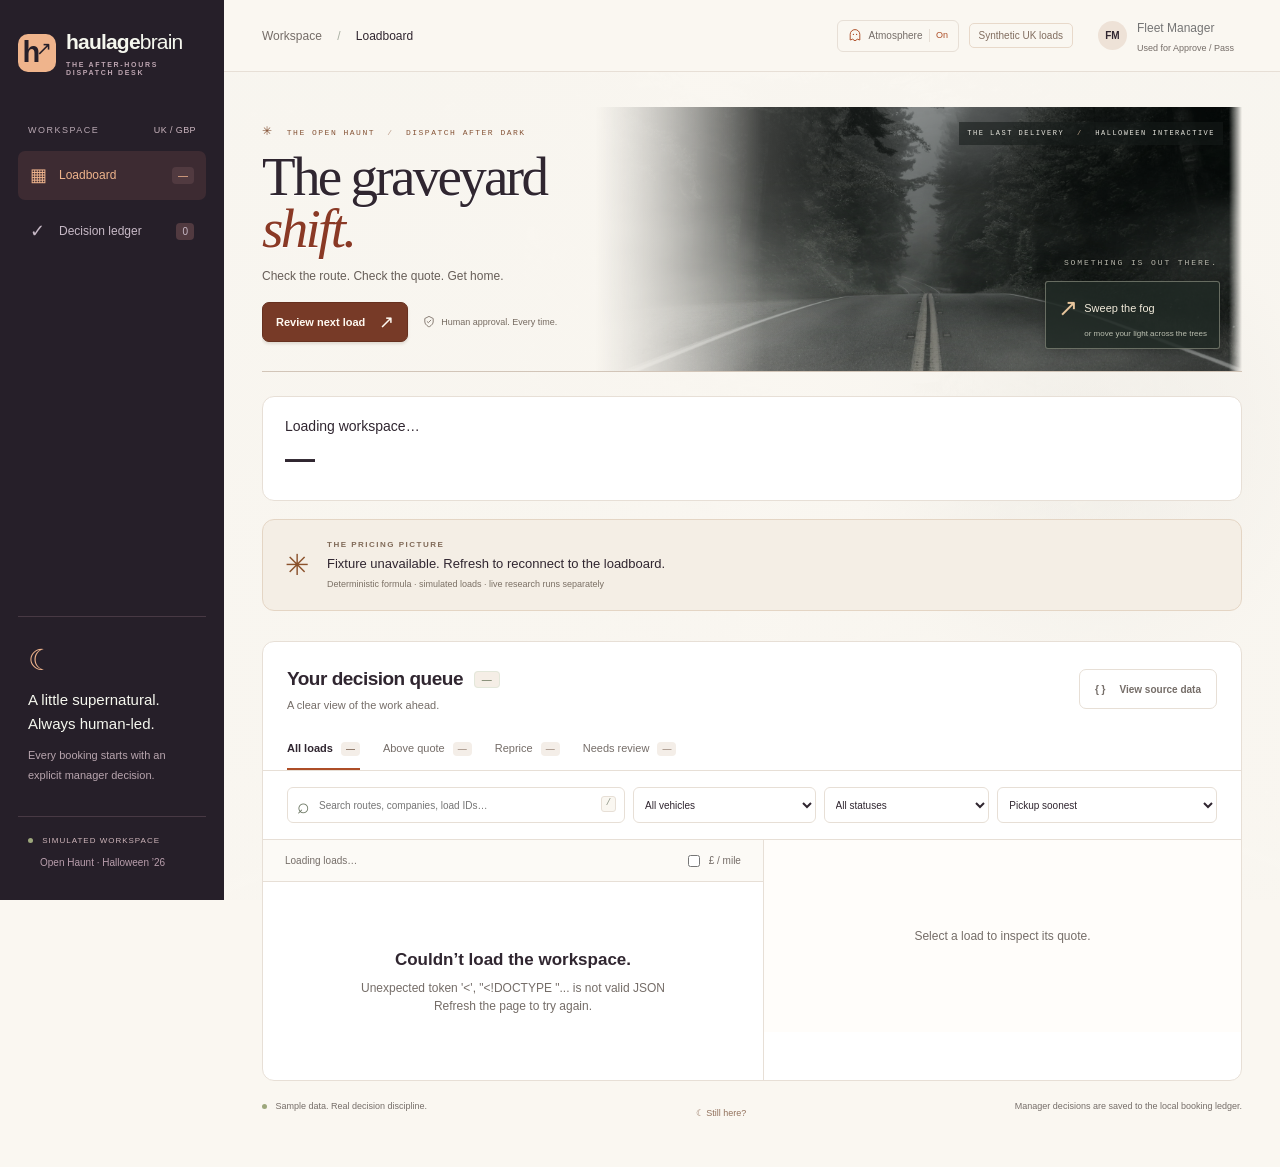
==== commit 1bb36078: "Replace decorative props with a photographic haunt and page-wide Easter eggs" ====
--- a/src/load_quoting_swarm/web_assets/index.html
+++ b/src/load_quoting_swarm/web_assets/index.html
@@ -6,7 +6,7 @@
     <meta name="color-scheme" content="light" />
     <meta name="theme-color" content="#261f29" />
     <title>Haulage Brain · Dispatch workspace</title>
-    <link rel="stylesheet" href="app.css?v=6" />
+    <link rel="stylesheet" href="app.css?v=7" />
   </head>
   <body>
     <a class="skip-link" href="#workspace">Skip to loadboard</a>
@@ -42,7 +42,14 @@
         </button>
       </nav>
       <div class="sidebar-note">
-        <span class="small-orbit" aria-hidden="true">☾</span
+        <button
+          type="button"
+          class="small-orbit moon-egg"
+          id="moon-egg"
+          aria-label="Wake the night watch"
+          title="Still awake?"
+        >
+          ☾</button
         ><strong>A little supernatural.<br />Always human-led.</strong>
         <p>Every booking starts with an explicit manager decision.</p>
       </div>
@@ -53,6 +60,9 @@
       </div>
     </aside>
     <div class="app-shell">
+      <div class="haunted-backdrop" aria-hidden="true">
+        <canvas id="page-haunt"></canvas>
+      </div>
       <header class="app-bar">
         <div class="breadcrumb">
           Workspace <span>/</span> <strong id="view-label">Loadboard</strong>
@@ -102,30 +112,31 @@
       </header>
       <main id="workspace">
         <section class="hero halloween-hero" aria-labelledby="hero-title">
-          <canvas id="haunt-fog" class="haunt-fog" aria-hidden="true"></canvas>
-          <svg
-            class="corner-web"
-            viewBox="0 0 200 150"
-            aria-hidden="true"
-            fill="none"
-          >
-            <path
-              d="M200 0 40 12M200 0 60 60M200 0 108 112M200 0 170 150M200 0 200 150M161 3Q163 17 175 16Q173 30 184 34Q181 48 194 50M122 6Q125 34 150 33Q145 59 169 66Q164 92 190 99M82 9Q88 51 126 50Q119 88 154 99Q146 136 184 148"
-              stroke="currentColor"
-              stroke-width=".7"
+          <div class="road-scene" aria-hidden="true">
+            <img
+              id="road-photo"
+              src="haunted-road.jpg"
+              alt=""
+              width="1800"
+              height="1800"
+              fetchpriority="high"
+              draggable="false"
             />
-          </svg>
+            <canvas id="haunt-fog" class="haunt-fog"></canvas>
+            <span class="scene-caption"
+              >THE LAST DELIVERY <span> / </span> HALLOWEEN INTERACTIVE</span
+            >
+            <span class="scene-whisper" id="scene-whisper"
+              >SOMETHING IS OUT THERE.</span
+            >
+          </div>
           <div class="hero-copy">
             <p class="eyebrow edition-eyebrow">
               <span class="edition-star" aria-hidden="true">✳</span> THE OPEN
-              HAUNT <span class="edition-divider">/</span> HALLOWEEN EDITION ’26
+              HAUNT <span class="edition-divider">/</span> DISPATCH AFTER DARK
             </p>
-            <h1 id="hero-title">
-              <span>Freight without</span> <em>the fright.</em>
-            </h1>
-            <p class="intro">
-              Know the route. Check the quote. You make the call.
-            </p>
+            <h1 id="hero-title"><span>The graveyard</span> <em>shift.</em></h1>
+            <p class="intro">Check the route. Check the quote. Get home.</p>
             <div class="hero-actions">
               <button class="button dark" id="review-next">
                 Review next load <span aria-hidden="true">↗</span></button
@@ -152,22 +163,16 @@
               >
             </div>
           </div>
-          <div class="hero-art" aria-hidden="true">
-            <div class="lantern-glow"></div>
-            <img
-              class="lantern-still-life"
-              src="haunt-lantern.png"
-              alt=""
-              width="480"
-              height="320"
-              fetchpriority="high"
-            /><span class="specimen-label"
-              >FIG. 01 <span> / </span> THE NIGHT SHIFT</span
-            >
-          </div>
-          <span class="edition-seal" aria-hidden="true"
-            >BUILT FOR<br /><b>THE OPEN<br />HAUNT</b><br />SF · OCT 28</span
+          <button
+            type="button"
+            class="scene-sweep"
+            id="scene-sweep"
+            aria-label="Sweep a torch through the haunted road"
           >
+            <span class="torch-icon" aria-hidden="true">↗</span
+            ><span id="scene-action-label">Sweep the fog</span
+            ><small id="scene-help">or move your light across the trees</small>
+          </button>
         </section>
         <section class="overview" aria-label="Loadboard summary" id="summary">
           <div class="metric">
@@ -279,12 +284,20 @@
           <span
             ><span class="demo-dot"></span> Sample data. Real decision
             discipline.</span
+          ><button
+            type="button"
+            id="footer-egg"
+            class="footer-egg"
+            title="Or type BOO while you’re outside a text field"
+          >
+            ☾ Still here?</button
           ><span id="storage-label"
             >Manager decisions are saved to the local booking ledger.</span
           >
         </footer>
       </main>
     </div>
+    <canvas id="spider-haunt" aria-hidden="true"></canvas>
     <dialog id="json-dialog">
       <header>
         <div>
@@ -382,7 +395,8 @@
       </div>
     </dialog>
     <div id="toast" role="status" aria-live="polite"></div>
-    <script src="atmosphere.js?v=1" defer></script>
+    <script src="atmosphere.js?v=3" defer></script>
+    <script src="easter-eggs.js?v=1" defer></script>
     <script src="app.js?v=6" defer></script>
   </body>
 </html>
--- a/src/load_quoting_swarm/web_assets/app.css
+++ b/src/load_quoting_swarm/web_assets/app.css
@@ -1779,7 +1779,20 @@
   }
 }
 
-/* Halloween edition: atmosphere lives around the work, never over it. */
+/* The graveyard shift: real photography, light through fog, a quiet apparition. */
+.app-shell {
+  position: relative;
+  isolation: isolate;
+}
+.haunted-backdrop {
+  position: fixed;
+  inset: 0 0 0 224px;
+  z-index: -1;
+  pointer-events: none;
+  background:
+    linear-gradient(#faf7f1ed, #faf7f1f5 65%),
+    url("haunted-road.jpg") center 66% / cover;
+}
 .atmosphere-toggle {
   display: inline-flex;
   align-items: center;
@@ -1789,7 +1802,7 @@
   border: 1px solid var(--line);
   border-radius: 6px;
   color: var(--muted);
-  background: transparent;
+  background: var(--canvas);
   font-size: 10px;
   white-space: nowrap;
 }
@@ -1809,10 +1822,10 @@
 .halloween-hero {
   position: relative;
   isolation: isolate;
-  min-height: 232px;
-  padding: 6px 0 18px;
-  margin-bottom: 25px;
-  border-bottom: 1px solid var(--line);
+  min-height: 265px;
+  padding: 13px 0 24px;
+  margin-bottom: 24px;
+  border-bottom: 1px solid #d2c5b8;
   overflow: hidden;
   display: flex;
   align-items: center;
@@ -1820,16 +1833,21 @@
 .hero-copy {
   position: relative;
   z-index: 3;
-  max-width: 64%;
+  max-width: 51%;
+  pointer-events: none;
+}
+.hero-copy .button {
+  pointer-events: auto;
 }
 .edition-eyebrow {
-  color: var(--pumpkin);
+  color: #855336;
   font-family: ui-monospace, SFMono-Regular, Menlo, monospace;
-  font-size: 9px;
+  font-size: 8px;
   font-weight: 500;
-  letter-spacing: 1.35px;
-  margin-bottom: 10px;
-  line-height: 1.1;
+  letter-spacing: 1.5px;
+  margin-bottom: 12px;
+  line-height: 1.2;
+  white-space: nowrap;
 }
 .edition-eyebrow .edition-star {
   display: inline;
@@ -1837,175 +1855,187 @@
   width: auto;
   height: auto;
   border-radius: 0;
-  margin: 0 8px 0 0;
-  font-size: 15px;
-  vertical-align: middle;
+  margin: 0 7px 0 0;
+  font-size: 12px;
 }
 .edition-eyebrow .edition-divider {
   display: inline;
   background: none;
   width: auto;
   height: auto;
-  margin: 0 7px;
+  margin: 0 6px;
   color: #bb9c88;
 }
 .halloween-hero h1 {
   font-family: Georgia, "Times New Roman", serif;
-  font-size: clamp(43px, 3.6vw, 54px);
+  font-size: clamp(44px, 4.3vw, 65px);
   font-weight: 400;
-  letter-spacing: -2px;
-  line-height: 0.98;
+  letter-spacing: -2.7px;
+  line-height: 0.94;
+  text-shadow: 0 1px 0 #fff;
 }
 .halloween-hero h1 > span {
   display: block;
 }
 .halloween-hero h1 em {
+  color: #8a3925;
   font-weight: 400;
-  color: var(--pumpkin);
 }
 .halloween-hero .intro {
   font-size: 12px;
-  margin-top: 10px;
-  color: #746963;
+  margin-top: 13px;
+  color: #675e58;
 }
 .hero-actions {
   display: flex;
   align-items: center;
-  gap: 16px;
-  margin-top: 14px;
+  gap: 14px;
+  margin-top: 17px;
 }
 .hero-actions .button.dark {
+  height: 40px;
   min-height: 40px;
-  height: 40px;
   padding: 6px 13px;
-  background: var(--pumpkin);
-  border: 1px solid #984421;
+  background: #773a27;
   color: #fffaf2;
-  box-shadow: 0 2px 4px #7e40221c;
-  font-weight: 550;
+  border: 1px solid #66301f;
+  box-shadow: 0 2px 3px #44241022;
   font-size: 11px;
 }
 .hero-actions .button.dark:hover {
-  background: #883b1e;
+  background: #57281b;
 }
 .human-note {
   display: inline-flex;
-  gap: 6px;
   align-items: center;
-  font-size: 9px;
-  color: #7a7169;
-}
-.hero-art {
+  gap: 5px;
+  font-size: 9px;
+  color: #766b61;
+}
+.road-scene {
+  position: absolute;
+  top: 0;
+  bottom: 0;
+  left: 34%;
+  right: 0;
+  z-index: 0;
+  overflow: hidden;
   pointer-events: none;
-  user-select: none;
-  position: absolute;
-  right: 26px;
-  top: -3px;
-  width: 350px;
-  height: 233px;
-  z-index: 2;
-  transform: translate(var(--haunt-x, 0px), var(--haunt-y, 0px));
-}
-.lantern-still-life {
-  position: relative;
-  width: 100%;
-  height: 100%;
-  object-fit: contain;
-  mix-blend-mode: multiply;
-}
-.lantern-glow {
-  position: absolute;
-  width: 160px;
-  height: 120px;
-  top: 57px;
-  left: 63px;
-  background: radial-gradient(ellipse, #f19d4950, transparent 68%);
-  filter: blur(17px);
-}
-.specimen-label {
-  position: absolute;
-  bottom: 0;
-  left: 53px;
-  color: #967e6d;
-  font-size: 7px;
-  font-family: ui-monospace, SFMono-Regular, Menlo, monospace;
-  letter-spacing: 1.6px;
-}
-.specimen-label span {
-  color: #bc9f88;
-  margin: 0 5px;
-}
-.edition-seal {
-  position: absolute;
-  z-index: 2;
-  right: 5px;
-  top: 14px;
-  border: 1px solid #b38a6c;
-  border-radius: 50%;
-  width: 72px;
-  height: 72px;
-  display: flex;
-  flex-direction: column;
-  justify-content: center;
-  align-items: center;
-  text-align: center;
-  font-size: 6px;
-  line-height: 1.2;
-  font-family: ui-monospace, SFMono-Regular, Menlo, monospace;
-  color: #916d56;
-  transform: rotate(12deg);
-  letter-spacing: 1px;
-  opacity: 0.7;
-}
-.edition-seal b {
-  font-size: 10px;
-  font-weight: 500;
-  letter-spacing: 1px;
-  margin: -1px 0;
-}
-.haunt-fog {
-  position: absolute;
-  inset: 0 0 0 38%;
-  width: 62%;
-  height: 100%;
-  z-index: 1;
-  pointer-events: none;
-  opacity: 0.7;
   mask-image: linear-gradient(
     90deg,
     transparent,
-    #000 35%,
-    #000 95%,
+    #000 26%,
+    #000 98%,
     transparent
   );
 }
-.corner-web {
+.road-scene img {
   position: absolute;
-  top: -5px;
-  right: -1px;
-  width: 170px;
-  height: 125px;
-  color: #9d7c88;
-  opacity: 0.25;
-  z-index: 0;
+  width: 100%;
+  height: 100%;
+  object-fit: cover;
+  object-position: 50% 86%;
+  filter: grayscale(0.88) brightness(0.95) contrast(1.06);
+  user-select: none;
+}
+.haunt-fog {
+  position: absolute;
+  inset: 0;
+  width: 100%;
+  height: 100%;
   pointer-events: none;
-}
-html[data-atmosphere="off"] .haunt-fog,
-html[data-atmosphere="off"] .lantern-glow {
+  z-index: 1;
+}
+.road-scene:after {
+  content: "";
+  position: absolute;
+  inset: 0;
+  z-index: 2;
+  background:
+    linear-gradient(90deg, #faf7f1a0, transparent 40%),
+    linear-gradient(0deg, #faf7f120, transparent 25%);
+  pointer-events: none;
+}
+.scene-caption {
+  position: absolute;
+  top: 15px;
+  right: 19px;
+  z-index: 3;
+  color: #e8e7df;
+  background: #161c1a90;
+  padding: 6px 8px;
+  font-family: ui-monospace, SFMono-Regular, Menlo, monospace;
+  font-size: 7px;
+  letter-spacing: 1.5px;
+}
+.scene-caption span {
+  color: #bfa58d;
+  margin: 0 7px;
+}
+.scene-whisper {
+  position: absolute;
+  z-index: 3;
+  bottom: 102px;
+  right: 24px;
+  font-family: ui-monospace, SFMono-Regular, Menlo, monospace;
+  font-size: 8px;
+  letter-spacing: 1.9px;
+  color: #e0dfd1;
+  opacity: 0.8;
+  text-shadow: 0 1px 3px #000;
+}
+.scene-sweep {
+  position: absolute;
+  z-index: 5;
+  bottom: 22px;
+  right: 22px;
+  padding: 8px 12px;
+  display: grid;
+  grid-template-columns: 20px 1fr;
+  gap: 0 6px;
+  align-items: center;
+  text-align: left;
+  color: #f1eada;
+  background: #202a25d9;
+  border: 1px solid #a6aa9988;
+  border-radius: 3px;
+  min-height: 43px;
+  font-size: 11px;
+  font-weight: 500;
+  box-shadow: 0 1px 8px #0003;
+}
+.scene-sweep small {
+  grid-column: 2;
+  color: #bbbfb0;
+  font-size: 8px;
+  font-weight: 400;
+  margin-top: 2px;
+}
+.scene-sweep:hover {
+  background: #263b30ee;
+  border-color: #e1cfab;
+}
+.scene-sweep:disabled {
+  cursor: default;
+  opacity: 0.65;
+}
+.torch-icon {
+  font-size: 24px;
+  color: #e6c59c;
+  font-weight: 400;
+}
+html[data-atmosphere="off"] .haunt-fog {
   visibility: hidden;
 }
-html[data-atmosphere="off"] .hero-art {
-  transform: none;
-}
-.board {
-  box-shadow: 0 4px 20px #4b352604;
+html[data-atmosphere="off"] .haunted-backdrop {
+  background: var(--canvas);
 }
 .insight-banner {
-  background: #f3ede4;
-  border-color: #e6d9ca;
+  background: #f4eee5;
+  border-color: #e4d5c4;
 }
 .insight-icon {
-  color: var(--pumpkin);
+  color: #8a512b;
 }
 .insight-banner .eyebrow {
   color: #806a58;
@@ -2016,9 +2046,6 @@
 .filter-tab.active:after {
   background: var(--pumpkin);
 }
-.eyebrow.edition-eyebrow {
-  white-space: nowrap;
-}
 .actions .approve {
   color: #fff8ee;
 }
@@ -2026,44 +2053,19 @@
   background: #493247;
 }
 @media (min-width: 1550px) {
-  .hero-art {
-    width: 395px;
-    height: 263px;
-    right: 45px;
-    top: -2px;
-  }
   .halloween-hero {
-    min-height: 275px;
-  }
-  .edition-seal {
-    right: 35px;
+    min-height: 280px;
   }
 }
 @media (max-width: 1150px) {
-  .hero-art {
-    width: 300px;
-    height: 200px;
-    right: 5px;
-    top: 30px;
-  }
-  .hero-copy {
-    max-width: 68%;
-  }
   .human-note {
     display: none;
   }
-  .edition-seal {
-    width: 60px;
-    height: 60px;
-    right: 0;
-    font-size: 5px;
-  }
-  .edition-seal b {
-    font-size: 8px;
-  }
-  .edition-eyebrow {
-    font-size: 8px;
-    letter-spacing: 0.8px;
+  .hero-copy {
+    max-width: 57%;
+  }
+  .halloween-hero h1 {
+    font-size: 53px;
   }
   .atmosphere-toggle {
     padding: 4px 6px;
@@ -2071,19 +2073,17 @@
   .atmosphere-label {
     display: none;
   }
+  .haunted-backdrop {
+    left: 186px;
+  }
+  .scene-caption {
+    font-size: 6px;
+    letter-spacing: 1px;
+  }
 }
 @media (max-width: 950px) {
-  .halloween-hero h1 {
-    font-size: 51px;
-  }
-  .hero-art {
-    width: 280px;
-    height: 187px;
-    right: -12px;
-    top: 45px;
-  }
-  .hero-copy {
-    max-width: 72%;
+  .haunted-backdrop {
+    left: 68px;
   }
   .app-bar {
     position: relative;
@@ -2101,63 +2101,77 @@
   }
 }
 @media (max-width: 740px) {
+  .haunted-backdrop {
+    left: 0;
+    opacity: 0.45;
+  }
+  .sidebar {
+    position: relative;
+  }
   .halloween-hero {
-    min-height: 240px;
-    padding: 8px 0 24px;
+    min-height: 340px;
+    padding: 15px 0 110px;
     margin-bottom: 18px;
+    align-items: flex-start;
   }
   .hero-copy {
     max-width: 100%;
   }
   .halloween-hero h1 {
     font-size: 46px;
-    letter-spacing: -1.7px;
+    letter-spacing: -1.8px;
   }
   .edition-eyebrow {
     font-size: 7px;
-    letter-spacing: 0.65px;
-    margin-bottom: 14px;
+    letter-spacing: 0.8px;
+    margin-bottom: 12px;
   }
   .halloween-hero .intro {
     font-size: 11px;
     max-width: 230px;
-    margin-top: 13px;
-  }
-  .hero-art {
-    width: 165px;
-    height: 110px;
-    right: -15px;
-    top: auto;
-    bottom: 9px;
-    z-index: 2;
   }
   .hero-actions {
-    margin-top: 17px;
-    position: relative;
-    z-index: 3;
+    margin-top: 15px;
   }
   .hero-actions .button.dark {
-    min-height: 40px;
     font-size: 10px;
-    padding: 9px 10px;
-  }
-  .specimen-label,
-  .edition-seal {
+    padding: 6px 10px;
+  }
+  .road-scene {
+    left: 0;
+    top: 30px;
+    mask-image:
+      linear-gradient(0deg, #000, #000 45%, transparent 83%),
+      linear-gradient(90deg, transparent, #000);
+    mask-composite: intersect;
+  }
+  .road-scene img {
+    object-position: 50% 82%;
+  }
+  .road-scene:after {
+    background: linear-gradient(
+      0deg,
+      transparent,
+      #faf7f1b0 55%,
+      var(--canvas) 90%
+    );
+  }
+  .scene-caption {
     display: none;
   }
-  .lantern-glow {
-    width: 100px;
-    height: 70px;
-    top: 23px;
-    left: 18px;
-  }
-  .corner-web {
-    width: 105px;
-    height: 90px;
-    opacity: 0.15;
-  }
-  .haunt-fog {
-    opacity: 0.35;
+  .scene-whisper {
+    bottom: 98px;
+    right: 12px;
+    font-size: 7px;
+  }
+  .scene-sweep {
+    bottom: 18px;
+    right: 12px;
+    min-height: 42px;
+    font-size: 10px;
+  }
+  .scene-sweep small {
+    font-size: 7px;
   }
   .app-bar {
     gap: 8px;
@@ -2182,20 +2196,11 @@
 }
 @media (max-width: 360px) {
   .halloween-hero h1 {
-    font-size: 42px;
-  }
-  .hero-art {
-    width: 135px;
-    height: 90px;
-    bottom: 18px;
-    right: -20px;
-  }
-  .halloween-hero .intro {
-    max-width: 205px;
+    font-size: 43px;
   }
   .edition-eyebrow {
     font-size: 6px;
-    letter-spacing: 0.4px;
+    letter-spacing: 0.5px;
   }
   .breadcrumb {
     font-size: 9px;
@@ -2210,8 +2215,78 @@
     max-width: 125px;
   }
 }
-@media (prefers-reduced-motion: reduce) {
-  .hero-art {
-    transform: none !important;
-  }
-}
+/* Small visitors live in the margins. Opaque work surfaces stay above this layer. */
+.haunted-backdrop {
+  overflow: hidden;
+  z-index: 0;
+}
+.app-shell > main {
+  position: relative;
+  z-index: 1;
+}
+.app-shell > .app-bar {
+  position: relative;
+  z-index: 3;
+}
+.haunted-backdrop:after {
+  content: "";
+  position: absolute;
+  inset: 0;
+  pointer-events: none;
+  z-index: 0;
+  background: radial-gradient(
+    240px circle at var(--watch-x, 80%) var(--watch-y, 50%),
+    #faf7f130,
+    #faf7f18c 60%,
+    #faf7f1dd
+  );
+}
+#page-haunt {
+  position: absolute;
+  inset: 0;
+  width: 100%;
+  height: 100%;
+  pointer-events: none;
+  z-index: 1;
+}
+#spider-haunt {
+  position: fixed;
+  inset: 0;
+  width: 100%;
+  height: 100%;
+  z-index: 31;
+  pointer-events: none;
+}
+.moon-egg {
+  border: 0;
+  background: transparent;
+  min-height: 36px;
+  padding: 0;
+  cursor: pointer;
+  line-height: 1;
+}
+.moon-egg:hover {
+  color: #fff0cf;
+}
+.footer-egg {
+  min-height: 28px;
+  padding: 3px 7px;
+  border: 0;
+  background: transparent;
+  color: #92715c;
+  font-size: 9px;
+  cursor: pointer;
+}
+.footer-egg:hover {
+  color: #713e25;
+  background: #f2e4d4;
+  border-radius: 4px;
+}
+html[data-atmosphere="off"] .haunted-backdrop:after {
+  display: none;
+}
+@media (max-width: 950px) {
+  #spider-haunt {
+    display: none;
+  }
+}
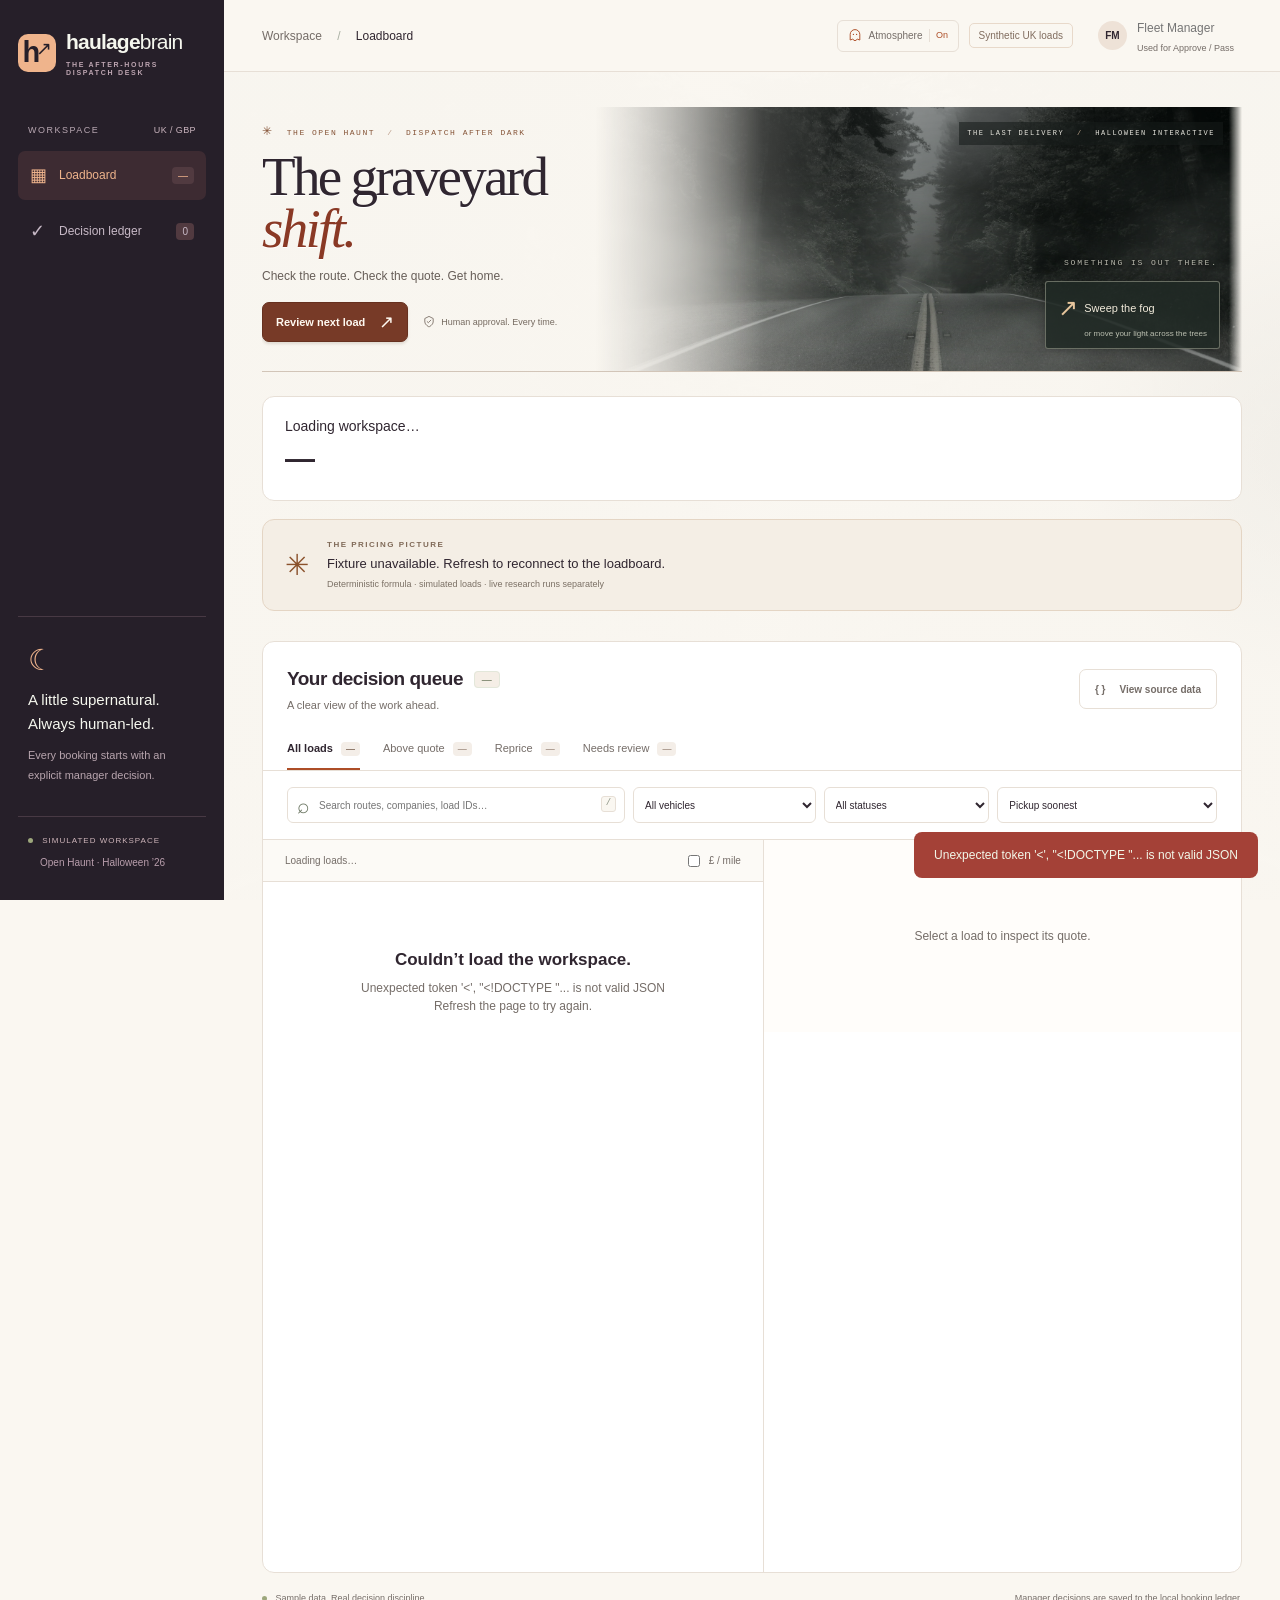
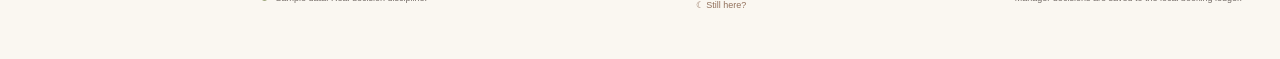
==== commit 99786999: "Fill the queue beside the inspector and verify page-wide Easter eggs" ====
--- a/src/load_quoting_swarm/web_assets/index.html
+++ b/src/load_quoting_swarm/web_assets/index.html
@@ -6,7 +6,7 @@
     <meta name="color-scheme" content="light" />
     <meta name="theme-color" content="#261f29" />
     <title>Haulage Brain · Dispatch workspace</title>
-    <link rel="stylesheet" href="app.css?v=7" />
+    <link rel="stylesheet" href="app.css?v=8" />
   </head>
   <body>
     <a class="skip-link" href="#workspace">Skip to loadboard</a>
--- a/src/load_quoting_swarm/web_assets/app.css
+++ b/src/load_quoting_swarm/web_assets/app.css
@@ -606,6 +606,9 @@
 .queue {
   border-right: 1px solid var(--line);
   min-width: 0;
+  min-height: 732px;
+  display: flex;
+  flex-direction: column;
 }
 .queue-heading {
   display: flex;
@@ -617,6 +620,7 @@
   font-size: 10px;
   color: var(--muted);
   height: 42px;
+  flex-shrink: 0;
 }
 .check-field {
   display: flex;
@@ -631,7 +635,9 @@
   height: 12px;
 }
 .load-list {
-  max-height: 690px;
+  /* Fill the inspector's height instead of ending mid-card above a blank area. */
+  flex: 1 1 0;
+  min-height: 0;
   overflow-y: auto;
   scrollbar-width: thin;
   scrollbar-color: #d7dece transparent;
@@ -1139,8 +1145,8 @@
   background: var(--red);
 }
 @media (min-width: 1550px) {
-  .load-list {
-    max-height: 760px;
+  .queue {
+    min-height: 802px;
   }
   .inspector {
     padding: 25px 35px;
@@ -1435,8 +1441,10 @@
   .queue {
     border-right: 0;
     border-bottom: 1px solid var(--line);
+    min-height: 0;
   }
   .load-list {
+    flex: none;
     max-height: 325px;
   }
   .row-route {
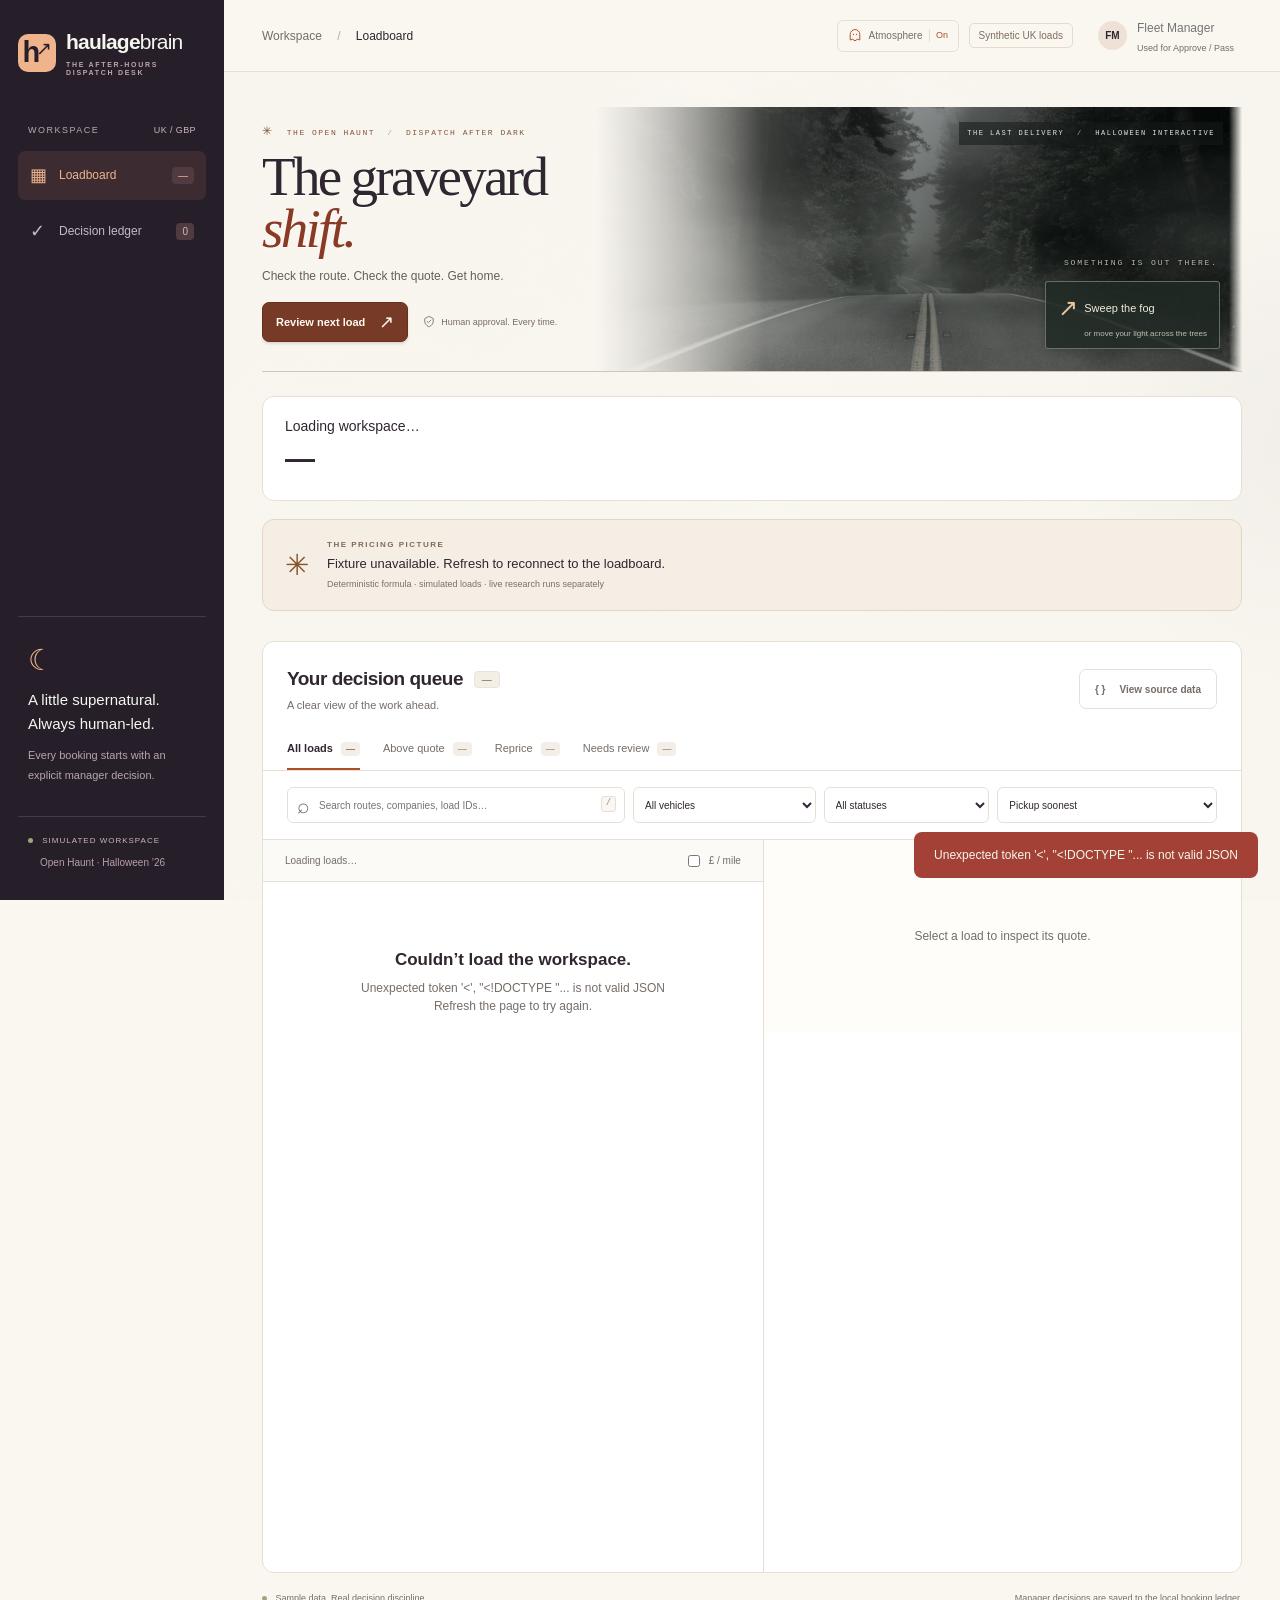
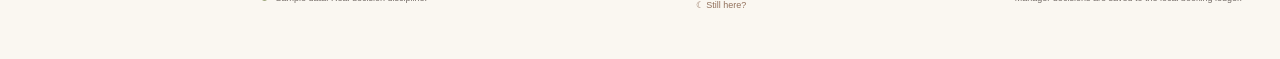
==== commit e8d7899f: "Add venue Discord webhook fallback" ====
--- a/src/load_quoting_swarm/web_assets/index.html
+++ b/src/load_quoting_swarm/web_assets/index.html
@@ -6,7 +6,7 @@
     <meta name="color-scheme" content="light" />
     <meta name="theme-color" content="#261f29" />
     <title>Haulage Brain · Dispatch workspace</title>
-    <link rel="stylesheet" href="app.css?v=8" />
+    <link rel="stylesheet" href="app.css?v=7" />
   </head>
   <body>
     <a class="skip-link" href="#workspace">Skip to loadboard</a>
@@ -372,7 +372,8 @@
           </div>
           <i>→</i>
           <div class="pipeline-stage" data-stage="one">
-            <span>6</span><strong>One</strong><small>Human approval</small>
+            <span>6</span><strong>Discord</strong
+            ><small>Venue fallback + approval</small>
           </div>
         </div>
         <div class="analysis-grid">
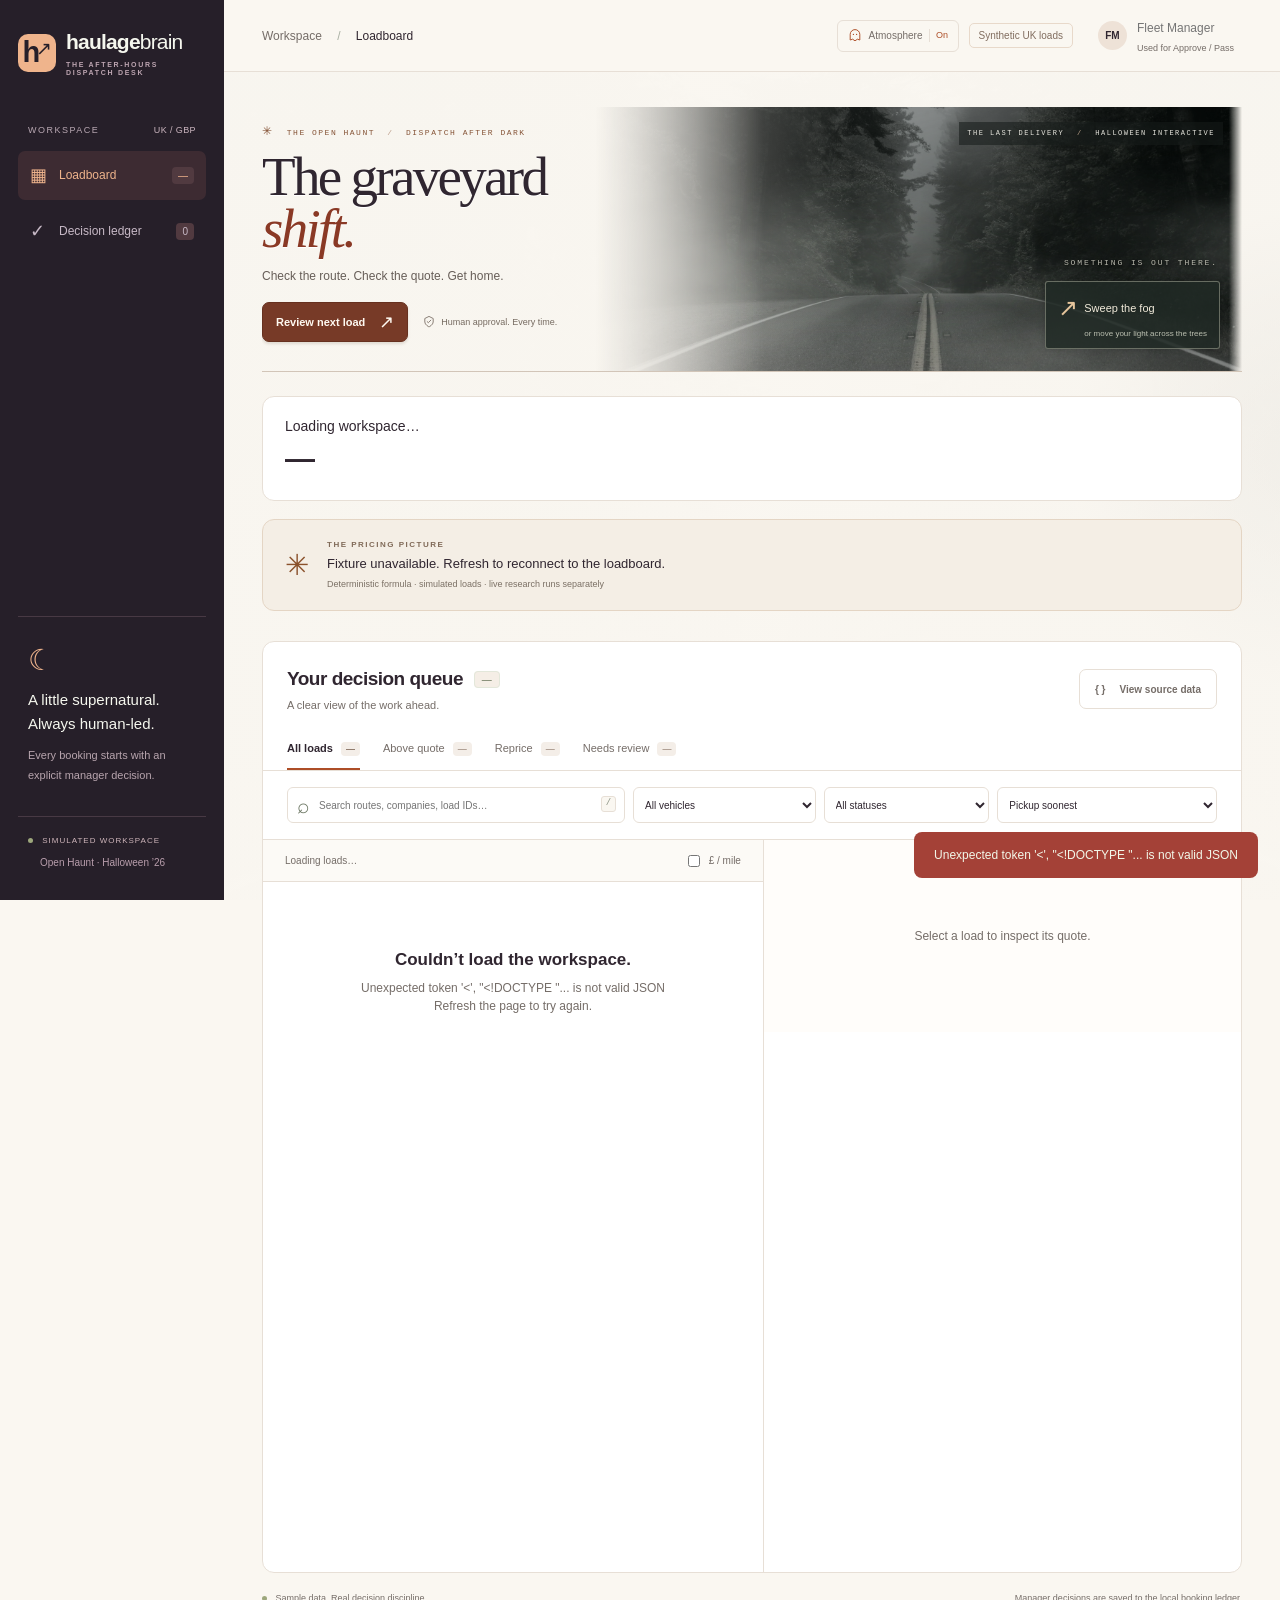
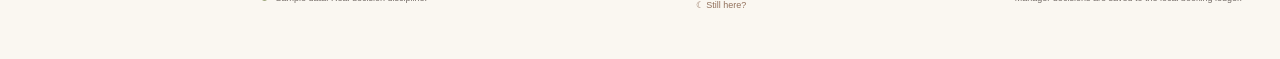
==== commit 26604c90: "Merge pull request #4 from tgorka/codex/queue-layout-haunt-qa Fix clipped queue layout and verify pa" ====
--- a/src/load_quoting_swarm/web_assets/index.html
+++ b/src/load_quoting_swarm/web_assets/index.html
@@ -6,7 +6,7 @@
     <meta name="color-scheme" content="light" />
     <meta name="theme-color" content="#261f29" />
     <title>Haulage Brain · Dispatch workspace</title>
-    <link rel="stylesheet" href="app.css?v=7" />
+    <link rel="stylesheet" href="app.css?v=8" />
   </head>
   <body>
     <a class="skip-link" href="#workspace">Skip to loadboard</a>
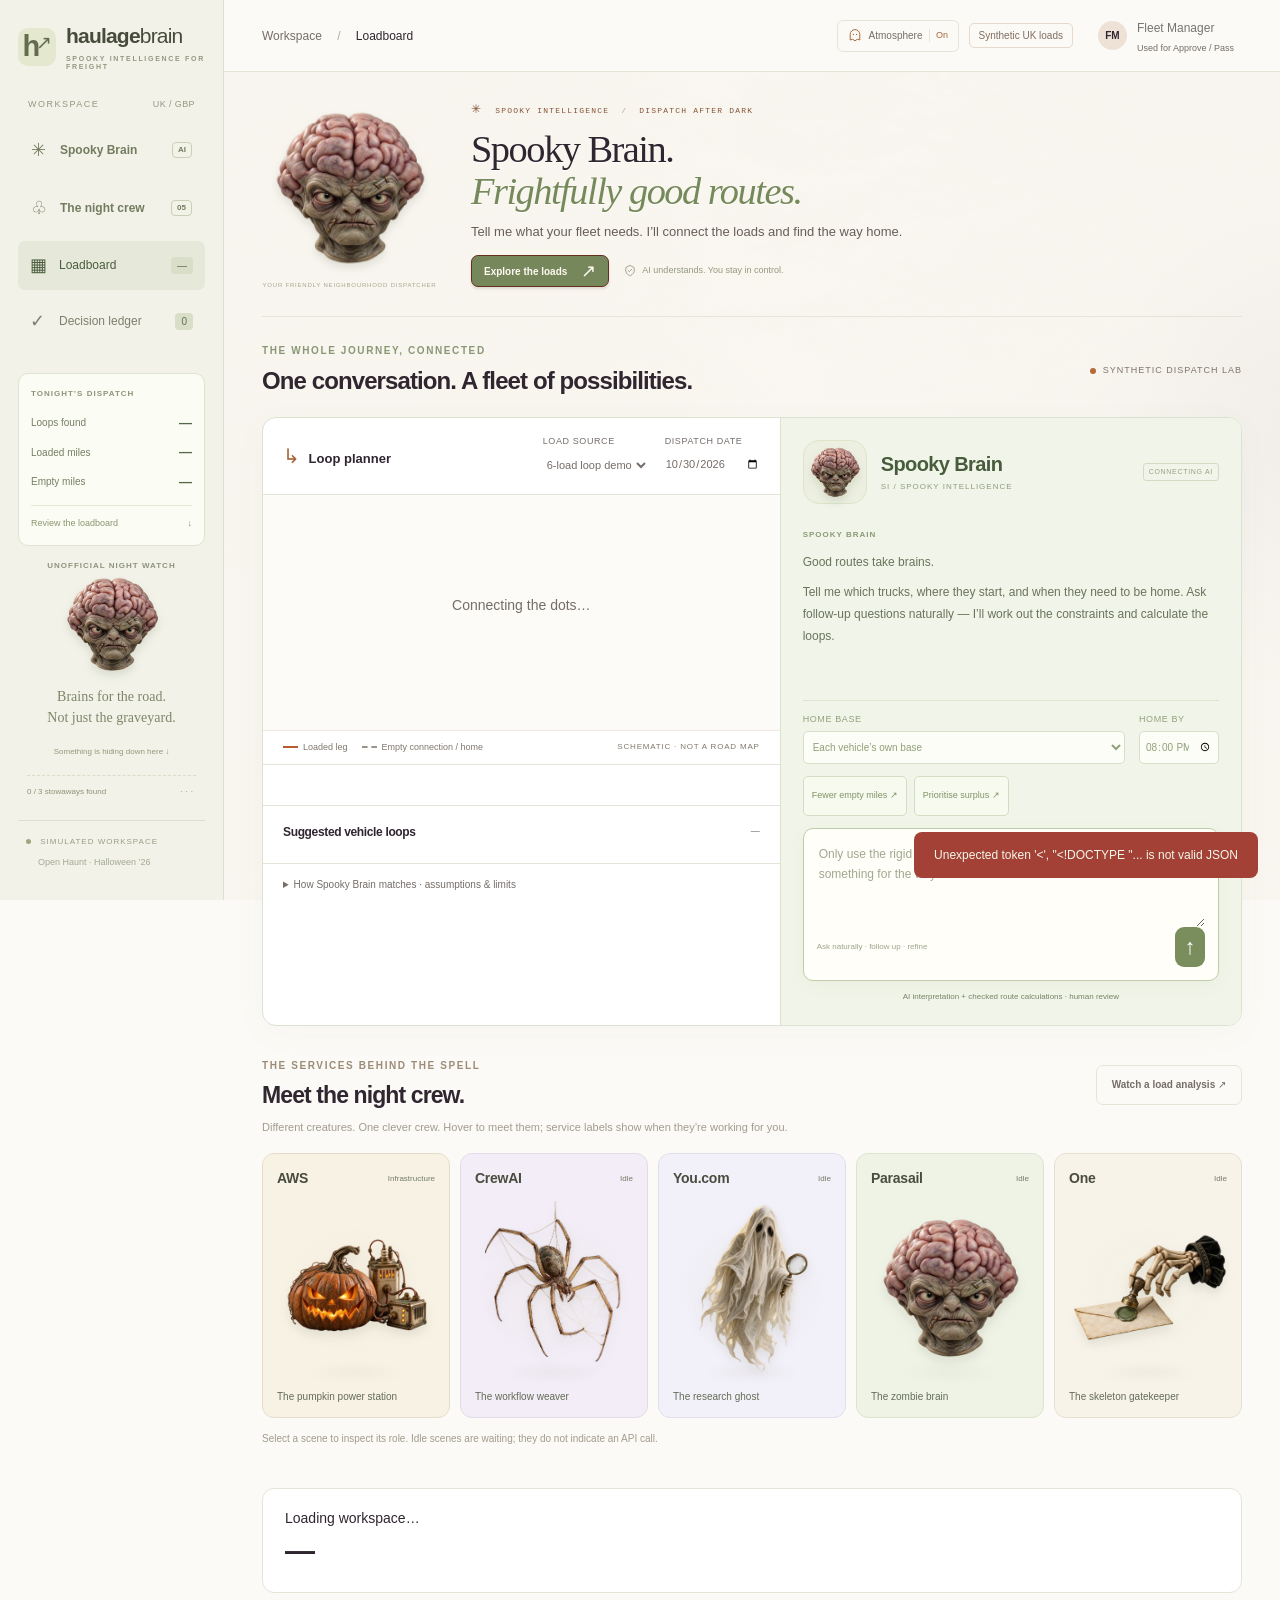
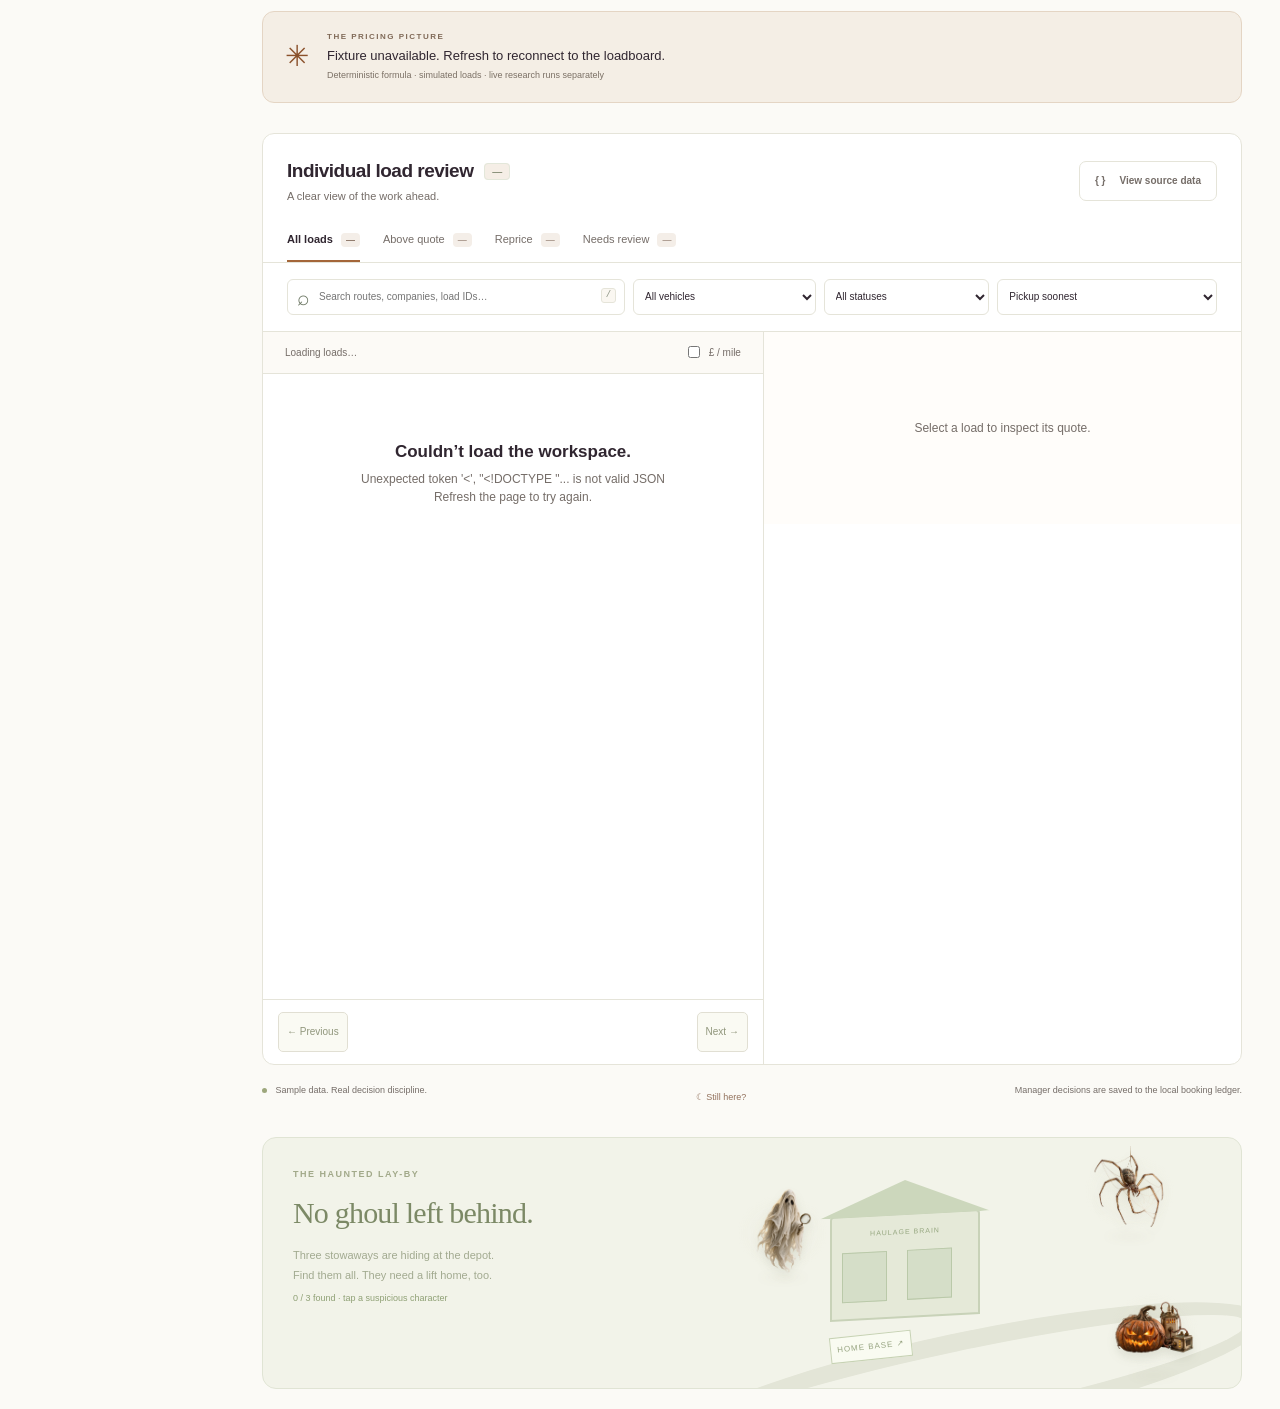
==== commit 0fb0d818: "Build AI-native closed-loop dispatch workspace and realistic Halloween UI" ====
--- a/src/load_quoting_swarm/web_assets/index.html
+++ b/src/load_quoting_swarm/web_assets/index.html
@@ -7,19 +7,24 @@
     <meta name="theme-color" content="#261f29" />
     <title>Haulage Brain · Dispatch workspace</title>
     <link rel="stylesheet" href="app.css?v=8" />
+    <link rel="stylesheet" href="spooky-brain.css?v=3" />
+    <link rel="stylesheet" href="creature-motion.css?v=1" />
+    <link rel="stylesheet" href="brain-replies.css?v=1" />
   </head>
   <body>
-    <a class="skip-link" href="#workspace">Skip to loadboard</a>
+    <a class="skip-link" href="#workspace">Skip to dispatch workspace</a>
     <aside class="sidebar" aria-label="Workspace navigation">
       <a class="brand" href="./" aria-label="Haulage Brain home"
         ><span class="brand-mark" aria-hidden="true">h<span>↗</span></span
         ><span
           >haulage<span class="brand-light">brain</span
-          ><small>THE AFTER-HOURS DISPATCH DESK</small></span
+          ><small>SPOOKY INTELLIGENCE FOR FREIGHT</small></span
         ></a
       >
       <div class="workspace-label">WORKSPACE <span>UK / GBP</span></div>
       <nav>
+        <a class="planner-jump" href="#brain-workspace"><span aria-hidden="true">✳</span> Spooky Brain <small>AI</small></a>
+        <a class="section-jump" href="#night-crew"><span aria-hidden="true">♧</span> The night crew <small>05</small></a>
         <button
           class="nav-item active"
           data-view="queue"
@@ -41,6 +46,8 @@
           ><b id="nav-decisions">0</b>
         </button>
       </nav>
+      <div class="sidebar-dispatch"><p class="eyebrow">TONIGHT’S DISPATCH</p><div><span>Loops found</span><b id="sidebar-loops">—</b></div><div><span>Loaded miles</span><b id="sidebar-loaded">—</b></div><div><span>Empty miles</span><b id="sidebar-empty">—</b></div><a href="#loadboard">Review the loadboard <span>↓</span></a></div>
+      <div class="sidebar-haunt"><p class="eyebrow">UNOFFICIAL NIGHT WATCH</p><button type="button" class="brain-buddy" aria-label="Poke the zombie brain"><img src="creature-brain.webp" alt="" width="130" height="130" /></button><p id="buddy-whisper">Brains for the road.<br />Not just the graveyard.</p><a href="#haunted-yard">Something is hiding down here ↓</a><div class="hunt-count"><span id="sidebar-hunt">0 / 3 stowaways found</span><i aria-hidden="true">···</i></div></div>
       <div class="sidebar-note">
         <button
           type="button"
@@ -130,16 +137,15 @@
               >SOMETHING IS OUT THERE.</span
             >
           </div>
-          <div class="hero-copy">
+          <button type="button" class="hero-brain brain-buddy" aria-label="Wake Spooky Brain"><img src="creature-brain.webp" alt="Spooky Brain, a zombie with an exposed pink brain" width="220" height="220" /><span>YOUR FRIENDLY NEIGHBOURHOOD DISPATCHER</span></button><div class="hero-copy">
             <p class="eyebrow edition-eyebrow">
-              <span class="edition-star" aria-hidden="true">✳</span> THE OPEN
-              HAUNT <span class="edition-divider">/</span> DISPATCH AFTER DARK
+              <span class="edition-star" aria-hidden="true">✳</span> SPOOKY INTELLIGENCE <span class="edition-divider">/</span> DISPATCH AFTER DARK
             </p>
-            <h1 id="hero-title"><span>The graveyard</span> <em>shift.</em></h1>
-            <p class="intro">Check the route. Check the quote. Get home.</p>
+            <h1 id="hero-title"><span>Spooky Brain.</span> <em>Frightfully good routes.</em></h1>
+            <p class="intro">Tell me what your fleet needs. I’ll connect the loads and find the way home.</p>
             <div class="hero-actions">
               <button class="button dark" id="review-next">
-                Review next load <span aria-hidden="true">↗</span></button
+                Explore the loads <span aria-hidden="true">↗</span></button
               ><span class="human-note"
                 ><svg
                   width="14"
@@ -159,7 +165,7 @@
                     stroke-width="1.2"
                   />
                 </svg>
-                Human approval. Every time.</span
+                AI understands. You stay in control.</span
               >
             </div>
           </div>
@@ -174,6 +180,35 @@
             ><small id="scene-help">or move your light across the trees</small>
           </button>
         </section>
+
+        <section class="brain-workspace" id="brain-workspace" aria-labelledby="brain-title">
+          <div class="brain-heading"><div><p class="eyebrow">THE WHOLE JOURNEY, CONNECTED</p><h2 id="brain-title">One conversation. A fleet of possibilities.</h2></div><span class="scenario-badge"><span></span> SYNTHETIC DISPATCH LAB</span></div>
+          <div class="brain-layout">
+            <div class="loop-desk">
+              <div class="loop-toolbar"><span class="desk-title"><span aria-hidden="true">↳</span> Loop planner</span><label>Load source<select id="plan-source"><option value="demo">6-load loop demo</option><option value="loadboard">89-load board</option></select></label><label>Dispatch date<input type="date" id="plan-date" value="2026-10-30" /></label></div>
+              <div class="loop-map" id="loop-map" aria-label="Schematic of suggested truck loops"><p class="planner-loading">Connecting the dots…</p></div>
+              <div class="loop-map-key"><span><i class="key-loaded"></i> Loaded leg</span><span><i class="key-empty"></i> Empty connection / home</span><span>SCHEMATIC · NOT A ROAD MAP</span></div>
+              <div class="loop-metrics" id="loop-metrics"></div>
+              <div class="fleet-loops-heading"><h3>Suggested vehicle loops</h3><span id="loop-count">—</span></div>
+              <div id="fleet-loops" class="fleet-loops"></div>
+              <details class="plan-assumptions"><summary>How Spooky Brain matches · assumptions & limits</summary><div id="plan-assumptions"></div></details>
+            </div>
+            <aside class="brain-chat" aria-label="Chat with Spooky Brain">
+              <div class="chat-heading"><span class="brain-sigil" aria-hidden="true"><img src="creature-brain.webp" alt="" width="70" height="70" /></span><div><h3>Spooky Brain</h3><span>SI / SPOOKY INTELLIGENCE</span></div><span class="brain-local" id="brain-ai-status">CONNECTING AI</span></div>
+              <div class="chat-messages" id="brain-messages" role="log" aria-label="Dispatch conversation"><div class="brain-message"><span class="message-author">SPOOKY BRAIN</span><p>Good routes take brains.</p><p>Tell me which trucks, where they start, and when they need to be home. Ask follow-up questions naturally — I’ll work out the constraints and calculate the loops.</p></div></div>
+              <div id="brain-activity" class="brain-activity" role="status" hidden><span></span><b>Parasail is understanding your request…</b></div><div id="brain-constraints" class="brain-constraints"></div><div class="chat-settings"><label>Home base<select id="plan-base"><option value="fleet">Each vehicle’s own base</option><option value="LONDON">London</option><option value="MANCHESTER">Manchester</option><option value="BRISTOL">Bristol</option></select></label><label>Home by<input id="plan-return" type="time" value="20:00" /></label></div>
+              <div class="chat-suggestions"><button type="button" data-brain-prompt="Reduce empty miles and get all trucks home by 18:00">Fewer empty miles ↗</button><button type="button" data-brain-prompt="Plan the most profitable loops">Prioritise surplus ↗</button></div>
+              <form id="brain-form"><label class="sr-only" for="brain-prompt">Ask Spooky Brain to calculate a route</label><textarea id="brain-prompt" rows="3" placeholder="Only use the rigid tomorrow. Back at its own depot by three. Find something for the way home…" maxlength="2000"></textarea><div class="composer-footer"><span>Ask naturally · follow up · refine</span><button type="submit" id="brain-send" aria-label="Calculate fleet loops">↑</button></div></form>
+              <p class="chat-footnote" id="brain-mode-note">AI interpretation + checked route calculations · human review</p>
+            </aside>
+          </div>
+        </section>
+        <section class="night-crew" id="night-crew" aria-labelledby="night-crew-title">
+          <div class="night-crew-heading"><div><p class="eyebrow">THE SERVICES BEHIND THE SPELL</p><h2 id="night-crew-title">Meet the night crew.</h2></div><button type="button" class="button quiet" id="crew-analyze">Watch a load analysis ↗</button></div>
+          <p class="crew-caption">Different creatures. One clever crew. Hover to meet them; service labels show when they’re working for you.</p>
+          <div class="provider-scenes" id="provider-scenes"></div>
+          <div id="provider-description" class="provider-description" role="status">Select a scene to inspect its role. Idle scenes are waiting; they do not indicate an API call.</div>
+        </section>
         <section class="overview" aria-label="Loadboard summary" id="summary">
           <div class="metric">
             <span>Loading workspace…</span><strong>—</strong>
@@ -195,11 +230,11 @@
             id="signal-strip"
           ></div>
         </section>
-        <section class="board" aria-label="Dispatch decisions">
+        <section class="board" id="loadboard" aria-label="Dispatch decisions">
           <div class="board-heading">
             <div>
               <h2 id="board-title">
-                Your decision queue <span id="queue-total">—</span>
+                Individual load review <span id="queue-total">—</span>
               </h2>
               <p id="board-caption">A clear view of the work ahead.</p>
             </div>
@@ -270,6 +305,7 @@
               <div id="loads" class="load-list">
                 <div class="loading-state">Preparing your loadboard…</div>
               </div>
+            <div class="queue-pages"><button type="button" id="loads-prev" aria-label="Previous loads">← Previous</button><span id="loads-page" role="status"></span><button type="button" id="loads-next" aria-label="Next loads">Next →</button></div>
             </section>
             <section
               id="inspector"
@@ -295,6 +331,7 @@
             >Manager decisions are saved to the local booking ledger.</span
           >
         </footer>
+        <section class="haunted-yard" id="haunted-yard" aria-labelledby="yard-title"><div class="yard-copy"><p class="eyebrow">THE HAUNTED LAY-BY</p><h2 id="yard-title">No ghoul left behind.</h2><p>Three stowaways are hiding at the depot.<br />Find them all. They need a lift home, too.</p><span id="yard-progress" role="status">0 / 3 found · tap a suspicious character</span></div><div class="yard-scene"><div class="yard-road" aria-hidden="true"></div><div class="yard-depot" aria-hidden="true"><span>HAULAGE BRAIN</span><i></i><i></i></div><button type="button" class="yard-egg yard-ghost" data-egg="ghost" aria-label="Investigate the ghost behind the depot" aria-pressed="false"></button><button type="button" class="yard-egg yard-spider" data-egg="spider" aria-label="Investigate the spider in the corner" aria-pressed="false"></button><button type="button" class="yard-egg yard-pumpkin" data-egg="pumpkin" aria-label="Investigate the pumpkin beside the road" aria-pressed="false"></button><span class="yard-sign" aria-hidden="true">HOME BASE ↗</span></div></section>
       </main>
     </div>
     <canvas id="spider-haunt" aria-hidden="true"></canvas>
@@ -372,8 +409,7 @@
           </div>
           <i>→</i>
           <div class="pipeline-stage" data-stage="one">
-            <span>6</span><strong>Discord</strong
-            ><small>Venue fallback + approval</small>
+            <span>6</span><strong>One</strong><small>Human approval</small>
           </div>
         </div>
         <div class="analysis-grid">
@@ -398,6 +434,10 @@
     <div id="toast" role="status" aria-live="polite"></div>
     <script src="atmosphere.js?v=3" defer></script>
     <script src="easter-eggs.js?v=1" defer></script>
-    <script src="app.js?v=6" defer></script>
+    <script src="app.js?v=7" defer></script>
+    <script src="spooky-art.js?v=2" defer></script>
+    <script src="creature-motion.js?v=1" defer></script>
+    <script src="brain-replies.js?v=1" defer></script>
+    <script src="spooky-brain.js?v=4" defer></script>
   </body>
 </html>
--- a/src/load_quoting_swarm/web_assets/spooky-brain.css
+++ b/src/load_quoting_swarm/web_assets/spooky-brain.css
@@ -0,0 +1,289 @@
+/* A warm dispatch desk above a nocturnal, event-driven service theatre. */
+.halloween-hero { min-height: 250px; margin-bottom: 28px; }
+.halloween-hero h1 { font-size: clamp(38px, 4vw, 58px); letter-spacing: -2.5px; }
+.halloween-hero .intro { max-width: 340px; font-size: 15px; }
+.hero-copy { padding-top: 22px; padding-bottom: 22px; }
+.hero-actions { margin-top: 20px; }
+.scene-sweep { bottom: 20px; }
+.brain-workspace { margin-bottom: 32px; scroll-margin-top: 20px; }
+.brain-heading,.night-crew-heading { display:flex; justify-content:space-between; align-items:center; gap:16px; margin: 0 0 18px; }
+.brain-heading .eyebrow,.night-crew-heading .eyebrow { color:var(--pumpkin); margin:0 0 5px; font-size:10px; letter-spacing:1.6px; }
+.brain-heading h2,.night-crew-heading h2 { font-size:26px; letter-spacing:-.9px; margin:0; font-weight:650; }
+.scenario-badge { font-size:9px; letter-spacing:1px; display:flex; align-items:center; gap:7px; color:#807569; }
+.scenario-badge>span { width:6px; height:6px; background:#b56a37; border-radius:100%; }
+.brain-layout { display:grid; grid-template-columns:minmax(0,1.65fr) minmax(320px,1fr); border:1px solid var(--line); border-radius:14px; background:#fff; overflow:hidden; box-shadow:0 8px 30px #40302a04; }
+.loop-desk { min-width:0; }
+.loop-toolbar { display:flex; align-items:center; flex-wrap:wrap; gap:16px; padding:17px 20px; border-bottom:1px solid var(--line); }
+.desk-title { flex:1; font-weight:650; font-size:13px; white-space:nowrap; }
+.desk-title>span { font-size:20px; color:var(--pumpkin); margin-right:5px; }
+.loop-toolbar label,.chat-settings label { display:flex; flex-direction:column; gap:4px; color:var(--muted); font-size:9px; text-transform:uppercase; letter-spacing:.6px; }
+.loop-toolbar select,.loop-toolbar input { font-size:11px; background:transparent; padding:2px 0; border:0; outline-offset:3px; min-height:24px; }
+.loop-map { min-height:235px; background-color:#fcfbf7; background-image:radial-gradient(#dcd6ca 0.7px,transparent .7px); background-size:16px 16px; position:relative; }
+.loop-map>svg { width:100%; display:block; min-height:220px; }
+.loop-map text { font-family:Inter,-apple-system,sans-serif; }
+.map-loaded { fill:none;stroke:#b85b31;stroke-width:2.4; }
+.map-empty { fill:none;stroke:#9b9389;stroke-width:1.7;stroke-dasharray:5 5; }
+.map-base { fill:#302630;stroke:#fff;stroke-width:5; }
+.map-stop { fill:#fff;stroke:#b85b31;stroke-width:3; }
+.map-home { fill:#fff;font-size:23px; }
+.map-town { font-size:15px;fill:#302630;font-weight:650; }
+.map-note,.map-caption { font-size:9px;fill:#827a70;letter-spacing:.9px; }
+.map-leg-label { fill:#9c5738;font-size:11px;paint-order:stroke;stroke:#fcfbf7;stroke-width:5px; }
+.loop-map-key { display:flex; align-items:center; flex-wrap:wrap; gap:14px; padding:10px 20px; border-top:1px solid #eee8df; font-size:9px; color:#81786d; }
+.loop-map-key span { display:flex;gap:5px;align-items:center; }
+.loop-map-key span:last-child { margin-left:auto; font-size:8px;letter-spacing:.8px; }
+.loop-map-key i { width:15px;border-top:2px solid #b85b31; }
+.loop-map-key i.key-empty { border-color:#9b9389;border-top-style:dashed; }
+.loop-metrics { display:grid;grid-template-columns:repeat(4,minmax(0,1fr));padding:20px;gap:10px;border-top:1px solid var(--line);border-bottom:1px solid var(--line); }
+.loop-metrics div { display:flex;flex-direction:column;gap:5px; }
+.loop-metrics strong { font-size:25px;line-height:1.1;letter-spacing:-1px;font-weight:600;font-variant-numeric:tabular-nums; }
+.loop-metrics span { font-size:9px;color:var(--muted); }
+.fleet-loops-heading { display:flex;align-items:center;justify-content:space-between;padding:17px 20px 10px; }
+.fleet-loops-heading h3 { margin:0;font-size:12px;font-weight:650; }
+.fleet-loops-heading>span { font-size:9px;color:var(--muted); }
+.fleet-loops { padding:0 12px 12px; }
+.fleet-loop { border:1px solid transparent;border-bottom-color:var(--line);margin:0;border-radius:6px;padding:0; }
+.fleet-loop.selected { background:#fcfaf6;border-color:#e9dfd1; }
+.fleet-loop summary { display:flex;align-items:center;gap:10px;padding:13px 9px;list-style:none;cursor:pointer; }
+.fleet-loop summary::-webkit-details-marker { display:none; }
+.truck-key { width:29px;height:30px;display:grid;place-items:center;color:#a7532e;border:1px solid #d6bfab;border-radius:5px;font-size:10px;background:#f5ebe1; }
+.fleet-loop:nth-child(2) .truck-key { color:#5d7453;background:#edf1e9;border-color:#c6d1be; }
+.fleet-loop:nth-child(3) .truck-key { color:#766085;background:#eee8f2;border-color:#d3c6dd; }
+.truck-title { flex:1;min-width:0; }
+.truck-title b { font-size:12px;font-weight:600; }
+.truck-title small,.truck-route small { display:block;color:var(--muted);font-size:9px;margin-top:3px; }
+.truck-route { font-size:10px; }
+.route-status { font-size:9px;color:#8a6033;border:1px solid #ddceba;border-radius:4px;padding:3px 6px;white-space:nowrap; }
+.loop-stops { padding:0 14px 8px 48px; }
+.loop-stop { display:flex;gap:10px;align-items:flex-start;padding:9px 0;border-top:1px solid #eee6db; }
+.loop-stop>span { font-size:9px;color:#a46a40;width:16px;padding-top:2px; }
+.loop-stop p { margin:0;font-size:11px; }
+.loop-stop b { font-weight:550; }
+.loop-stop small { display:block;font-size:9px;color:var(--muted);margin-top:3px; }
+.loop-review { font-size:9px;color:#8b7965;line-height:1.6;margin:7px 0; }
+.plan-assumptions { margin:0;padding:13px 20px;border-top:1px solid var(--line);border-radius:0;font-size:10px;color:var(--muted); }
+.plan-assumptions summary { font-size:10px; }
+.plan-assumptions p,.plan-assumptions li { font-size:11px;line-height:1.7; }
+.base-rest { min-height:235px;display:flex;flex-direction:column;justify-content:center;align-items:center;padding:30px;text-align:center; }
+.base-rest>span { font-size:38px;color:#9a8b78; }
+.base-rest>strong { font-size:18px; }
+.base-rest>p { color:var(--muted);font-size:12px;max-width:330px; }
+.planner-loading { text-align:center;padding-top:100px;color:var(--muted); }
+.brain-chat { background:#f6f3ed;border-left:1px solid var(--line);padding:21px;display:flex;flex-direction:column;min-width:0; }
+.chat-heading { display:flex;gap:10px;align-items:center;margin-bottom:20px; }
+.brain-sigil { width:35px;height:35px;background:#302630;color:#efbc90;border-radius:10px;display:grid;place-items:center;font-size:26px; }
+.chat-heading h3 { font-size:15px;letter-spacing:-.4px;margin:0; }
+.chat-heading>div>span { font-size:8px;letter-spacing:1px;color:#9b775a; }
+.brain-local { margin-left:auto;font-size:7px;letter-spacing:.7px;border:1px solid #d8cfbf;color:#8b7e6c;padding:3px 5px;border-radius:3px; }
+.chat-messages { flex:1;min-height:200px;max-height:390px;overflow-y:auto;scrollbar-width:thin; }
+.brain-message { color:#514747;font-size:12px;line-height:1.8;padding:0 0 16px; }
+.message-author { font-size:8px;letter-spacing:1px;color:#a16b43;font-weight:650; }
+.brain-message p { margin:7px 0; }
+.user-message { margin:8px 0 20px;padding:12px 14px;background:#ebe5dc;border-radius:10px 10px 2px 10px;font-size:12px;line-height:1.6; }
+.user-message p { margin:5px 0 0; }
+.chat-settings { display:grid;grid-template-columns:1fr 80px;gap:14px;padding:14px 0;border-top:1px solid #e5ddd1; }
+.chat-settings select,.chat-settings input { width:100%;min-width:0;border:1px solid #ded5c8;border-radius:5px;padding:7px 5px;background:#fcfaf6;font-size:10px;min-height:33px; }
+.chat-suggestions { display:flex;flex-wrap:wrap;gap:7px;margin-bottom:12px; }
+.chat-suggestions button { border:1px solid #dcd1c1;padding:5px 8px;border-radius:5px;font-size:9px;background:transparent; }
+.chat-suggestions button:hover { background:#eee5d8; }
+#brain-form { background:white;border:1px solid #d2c4b0;border-radius:10px;padding:13px;box-shadow:0 3px 14px #52423008; }
+#brain-form:focus-within { border-color:#a8734f;box-shadow:0 0 0 3px #ad794b0d; }
+#brain-prompt { resize:vertical;display:block;min-height:75px;max-height:180px;width:100%;border:0;background:transparent;font:inherit;font-size:12px;line-height:1.7;outline:none; }
+#brain-prompt::placeholder { color:#9c9287; }
+.composer-footer { display:flex;justify-content:space-between;align-items:center;gap:5px; }
+.composer-footer>span { color:#aa9d8b;font-size:8px; }
+#brain-send { color:white;background:#a74f2e;width:30px;height:30px;border-radius:7px;font-size:22px;line-height:1; }
+#brain-send:hover { background:#823d24; }
+.chat-footnote { font-size:8px;color:#96897a;text-align:center;margin:10px 0 0; }
+/* Daylight edition: clear work surfaces, hand-drawn monsters, honest service states. */
+:root { --canvas:#fbfaf6;--line:#e5e4d9;--pumpkin:#a46639; }
+html {scroll-padding-top:25px;}
+body {overflow-x:clip;}
+[hidden] {display:none!important;}
+.app-shell>main {isolation:isolate;padding-top:22px;}
+.sidebar {background:#f2f2e9;color:#474b3b;border-right:1px solid #dddfd1;padding-top:24px;overflow-y:auto;scrollbar-width:thin;}
+.brand small,.workspace-label,.workspace-label span {color:#969781;}
+.brand-mark {background:#e3e8cf;color:#646c4f;}
+.workspace-label {margin-top:28px;}
+.sidebar .nav-item {color:#7c806c;}
+.sidebar .nav-item.active,.sidebar .nav-item:hover {background:#e6e8d9;color:#4a5c3e;}
+.sidebar .nav-item b {background:#d8dec8;color:#64704e;}
+.planner-jump,.section-jump {display:flex;align-items:center;gap:11px;padding:11px 12px;margin-bottom:7px;font-size:12px;font-weight:600;color:#737c5f;text-decoration:none;border:1px solid transparent;border-radius:7px;}
+.planner-jump>span,.section-jump>span {font-size:18px;width:18px;}
+.planner-jump>small,.section-jump>small {margin-left:auto;border:1px solid #c8d1b4;border-radius:4px;padding:1px 5px;font-size:8px;}
+.planner-jump.section-active,.section-jump.section-active {background:#e4e8d6;color:#4b603d;border-color:#d3dbc0;}
+.sidebar-dispatch {background:#fbfcf4;border:1px solid #dfe3d1;border-radius:10px;margin:20px 0 0;padding:14px 12px;}
+.sidebar-dispatch>.eyebrow,.sidebar-haunt>.eyebrow {font-size:8px;letter-spacing:1px;color:#8e947c;margin:0 0 13px;}
+.sidebar-dispatch>div {display:flex;justify-content:space-between;align-items:center;font-size:10px;margin:10px 0;color:#879076;}
+.sidebar-dispatch b {font-size:13px;font-weight:600;color:#57684a;}
+.sidebar-dispatch>a {display:flex;justify-content:space-between;text-decoration:none;border-top:1px solid #e4e8d7;margin-top:14px;padding-top:11px;color:#8b966f;font-size:9px;}
+.sidebar-haunt {padding:21px 9px 16px;text-align:center;}
+.sidebar-haunt .eyebrow {margin-bottom:0;}
+.brain-buddy {padding:0;border:0;background:transparent;}
+.sidebar-haunt .brain-buddy {height:116px;}
+.sidebar-haunt img {display:block;width:122px;height:122px;margin:-2px auto;}
+#buddy-whisper {font-family:Georgia,serif;font-size:14px;line-height:1.5;color:#7d8768;margin:6px 0 11px;}
+.sidebar-haunt>a {font-size:8px;color:#979779;text-decoration:none;}
+.hunt-count {display:flex;justify-content:space-between;font-size:8px;color:#8c9476;margin-top:15px;border-top:1px dashed #d7ddc7;padding-top:10px;}
+.hunt-count>i {letter-spacing:3px;}
+.sidebar-note {border-top-color:#dce0d0;margin-top:0;padding:15px 8px;}
+.sidebar-note strong {font-size:11px;color:#7d8768;}
+.sidebar-note p {font-size:9px;color:#9b9f8b;line-height:1.6;margin:5px 0 0;}
+.sidebar-note .small-orbit {font-size:22px;float:left;margin:0 9px 0 0;color:#a3aa86;}
+.sidebar-footer {color:#979e83;border-color:#dce0d0;margin-top:auto;padding:15px 8px 0;}
+.sidebar-footer small {color:#a3aa91;font-size:9px;}
+.halloween-hero {min-height:0!important;gap:26px;border-bottom:1px solid var(--line);border-radius:0;padding:5px 0 25px;margin-bottom:26px;justify-content:flex-start;background:transparent;overflow:visible;}
+.halloween-hero .road-scene,.halloween-hero .scene-sweep {display:none;}
+.hero-brain {width:175px;flex:0 0 175px;position:relative;}
+.hero-brain img {display:block;width:175px;height:175px;}
+.hero-brain>span {font-size:6px;letter-spacing:1px;color:#a1a78c;white-space:nowrap;display:block;margin-top:-5px;}
+.halloween-hero .hero-copy {padding:7px 0;width:auto;max-width:none;}
+.halloween-hero h1 {font-size:clamp(33px,3vw,47px);line-height:1.03;letter-spacing:-1.5px;margin:8px 0 10px;}
+.halloween-hero h1>span {display:inline;}
+.halloween-hero h1 em {display:block;color:#76895a;font-weight:400;}
+.halloween-hero .intro {max-width:500px;font-size:13px;line-height:1.6;margin:0;}
+.halloween-hero .edition-eyebrow {font-size:8px;letter-spacing:1.2px;}
+.hero-actions {margin-top:12px;}
+.hero-actions .button.dark {height:32px;min-height:32px;font-size:10px;padding:7px 12px;background:#76875c;}
+.hero-actions .human-note {font-size:9px;color:#92997f;}
+.brain-heading h2 {font-size:24px;}
+.brain-heading .eyebrow {color:#899774;}
+.brain-layout {grid-template-columns:minmax(0,1.12fr) minmax(350px,1fr);border-color:#dce2d0;box-shadow:0 8px 35px #6f7f4a09;}
+.brain-chat {padding:22px;background:#f1f5e9;border-left-color:#dce2d0;}
+.chat-heading {margin-bottom:16px;gap:10px;}
+.brain-sigil {width:65px;height:65px;background:#e6eed6;border-radius:18px;border:1px solid #dce5cb;font-size:0;overflow:visible;}
+.brain-sigil img {width:75px;height:75px;margin-top:-6px;}
+.chat-heading h3 {font-size:20px;letter-spacing:-.6px;color:#485c3c;}
+.chat-heading>div>span {font-size:8px;color:#8e9c78;}
+.brain-local {font-size:7px;border-color:#d3dcc1;color:#9a9f84;white-space:nowrap;}
+.brain-local.connected {border-color:#c4d3ae;background:#e5eed9;color:#718653;}
+.chat-messages {max-height:280px;min-height:180px;padding-right:6px;}
+.brain-message {font-size:12px;line-height:1.85;color:#6a735b;}
+.message-author {color:#8a9a73;}
+.user-message {background:#e2ead5;color:#59684b;}
+.chat-settings {border-color:#dce3cf;padding:12px 0;}
+.chat-settings label {color:#91a079;}
+.chat-settings input,.chat-settings select {border-color:#d7dfca;background:#fcfdf7;}
+.chat-suggestions button {border-color:#d4ddc3;color:#829366;background:#f7faef;}
+.chat-suggestions button:hover {background:#e8efd9;}
+#brain-form {border:1px solid #bfccab;background:#fffef9;box-shadow:0 5px 18px #7c89510c;}
+#brain-form:focus-within {border-color:#8b9e70;box-shadow:0 0 0 3px #dce6c870;}
+#brain-prompt {font-size:12px;min-height:85px;}
+#brain-prompt::placeholder {color:#a1a88f;}
+#brain-send {background:#7a8d5d;border-radius:9px;}
+#brain-send:hover {background:#5d7445;}
+.composer-footer>span,.chat-footnote {color:#9da58e;}
+.brain-activity {display:flex;align-items:center;gap:8px;font-size:10px;color:#8c9975;padding:9px 0;}
+.brain-activity>b {font-weight:500;}
+.brain-activity>span {width:6px;height:6px;background:#9eaf80;border-radius:50%;animation:brain-thinking 1.5s ease-in-out infinite;}
+.ai-thinking .brain-sigil img,.ai-thinking .hero-brain img {animation:brain-thinking 2.4s ease-in-out infinite;}
+.brain-constraints {display:flex;gap:5px;flex-wrap:wrap;padding-bottom:7px;}
+.brain-constraints:empty {display:none;}
+.brain-constraints>span {font-size:8px;border:1px solid #d1dbc0;color:#829566;border-radius:4px;padding:3px 5px;background:#f8fbf0;}
+.brain-constraints>button {font-size:8px;color:#9ca78b;background:none;padding:3px 2px;}
+.night-crew {margin:30px 0 28px;scroll-margin-top:20px;}
+.night-crew-heading {margin-bottom:6px;}
+.night-crew-heading h2 {font-size:23px;}
+.night-crew-heading .eyebrow {color:#9c8b76;}
+.night-crew-heading .button {font-size:10px;}
+.crew-caption {font-size:11px;color:#a39c8e;margin:7px 0 17px;}
+.provider-scenes {display:grid;grid-template-columns:repeat(5,minmax(0,1fr));gap:10px;}
+.provider-scene {position:relative;overflow:hidden;isolation:isolate;min-height:205px;padding:15px 12px 12px;text-align:left;border:1px solid #e5dccb;border-radius:12px;background:#f8f2e5;color:#8f7959;transition:border-color .2s,transform .2s;}
+.provider-scene[data-provider="crewai"] {background:#f2edf6;border-color:#e3dae9;color:#8b7298;}
+.provider-scene[data-provider="you"] {background:#f2f0f8;border-color:#e3ddec;color:#8e82a3;}
+.provider-scene[data-provider="parasail"] {background:#eff3e6;border-color:#dce4ce;color:#87996e;}
+.provider-scene[data-provider="one"] {background:#f7f3e9;border-color:#e5dfd1;color:#9b8d74;}
+.provider-scene:before,.provider-scene:after {display:none;}
+.haunt-art {position:absolute;inset:24px 0 22px;width:100%;height:calc(100% - 46px);z-index:0;opacity:1;pointer-events:none;}
+.scene-service {position:absolute;top:12px;left:12px;right:12px;display:flex;justify-content:space-between;align-items:center;gap:3px;z-index:1;}
+.scene-service b {font-size:13px;font-weight:650;letter-spacing:-.2px;}
+.service-state {font-size:7px;color:#a5a28f;}
+.scene-role {position:absolute;bottom:11px;left:12px;right:6px;font-size:9px;color:inherit;z-index:1;}
+.scene-light {position:absolute;inset:0;pointer-events:none;background:radial-gradient(100px at var(--torch-x,120px) var(--torch-y,80px),#ffffff75,transparent);opacity:0;transition:opacity .3s;}
+.provider-scene:hover .scene-light {opacity:1;}
+.provider-scene[aria-pressed="true"] {outline:2px solid #c7cdae;outline-offset:2px;}
+.provider-scene.working {border-color:#9ead83;box-shadow:0 0 0 2px #d8e0c540;}
+.provider-scene.working .service-state {color:#7e9462;font-weight:650;}
+.provider-scene.complete .service-state {color:#8b9e73;}
+.provider-scene.service-failed {border-color:#c59c86;}
+.provider-scene.service-failed .service-state {color:#b48a75;}
+.provider-description {min-height:42px;font-size:10px;color:#a39b8c;padding:12px 0;line-height:1.7;}
+.pipeline-stage {position:relative;isolation:isolate;overflow:hidden;min-height:185px;background:#f5f3eb!important;color:#7b816c!important;border-color:#dddccf!important;padding-top:122px;}
+.pipeline-haunt {position:absolute;inset:5px 0 48px;z-index:-1;}
+.pipeline-haunt .haunt-art {inset:0;width:100%;height:100%;}
+.pipeline-stage>span {color:#b2b09f;}
+.pipeline-stage small {color:#9d9e8c;}
+.pipeline-stage.active {border-color:#afbc96!important;box-shadow:0 0 0 2px #dce4c640;}
+.pipeline-stage.failed {border-color:#c6a18e!important;}
+.pipeline-stage.done {border-color:#bac9a2!important;}
+.provider-scene:is(:hover,:focus-visible,.working) .spider-creature,.pipeline-stage.active .spider-creature {animation:spider-weave 3s ease-in-out infinite;transform-origin:120px 40px;}
+.provider-scene:is(:hover,:focus-visible,.working) .spider-legs,.pipeline-stage.active .spider-legs {animation:spider-legs 1.3s ease-in-out infinite alternate;transform-origin:120px 80px;}
+.provider-scene:is(:hover,:focus-visible,.working) .ghost-creature,.pipeline-stage.active .ghost-creature {animation:ghost-search 3.6s ease-in-out infinite;}
+.provider-scene:is(:hover,:focus-visible,.working) .search-glass,.pipeline-stage.active .search-glass {animation:glass-scan 2.5s ease-in-out infinite;transform-origin:150px 90px;}
+.provider-scene:is(:hover,:focus-visible,.working) .zombie-creature,.pipeline-stage.active .zombie-creature {animation:zombie-think 3s ease-in-out infinite;transform-origin:120px 120px;}
+.provider-scene:is(:hover,:focus-visible,.working) .thought,.pipeline-stage.active .thought {animation:thought-appear 2.4s ease-in-out infinite;}
+.provider-scene .thought-two,.pipeline-stage .thought-two {animation-delay:.5s!important;}
+.provider-scene .thought-three,.pipeline-stage .thought-three {animation-delay:1s!important;}
+.provider-scene:is(:hover,:focus-visible,.working) .cloud-creature {animation:cloud-float 4s ease-in-out infinite;}
+.provider-scene:is(:hover,:focus-visible,.working) .power-bolt {animation:brain-thinking 1.8s ease-in-out infinite;}
+.provider-scene:is(:hover,:focus-visible) .skeleton-hand {animation:hand-stamp 2.7s ease-in-out infinite;transform-origin:155px 35px;}
+.pipeline-stage.active .spellbook {animation:book-open 2.5s ease-in-out infinite;transform-origin:120px 100px;}
+.pipeline-stage.active .gate-lock {animation:brain-thinking 2s ease-in-out infinite;}
+.load-list {max-height:none;overflow:visible;}
+.queue-pages {display:flex;justify-content:space-between;align-items:center;padding:12px 15px;border-top:1px solid var(--line);font-size:10px;color:#a09b8c;}
+.queue-pages button {border:1px solid #e1dfd3;border-radius:5px;background:#fafaf3;padding:5px 8px;color:#90967c;font-size:10px;}
+.queue-pages button:disabled {opacity:.35;cursor:default;}
+#loadboard {scroll-margin-top:20px;}
+.haunted-yard {display:flex;position:relative;isolation:isolate;min-height:250px;background:#f2f3e9;border:1px solid #e0e4d4;border-radius:14px;margin-top:25px;overflow:hidden;}
+.yard-copy {padding:30px;flex:0 0 40%;z-index:2;}
+.yard-copy .eyebrow {font-size:9px;color:#a2a98a;}
+.yard-copy h2 {font-family:Georgia,serif;font-weight:400;font-size:30px;color:#7c8966;letter-spacing:-.8px;margin:6px 0 11px;}
+.yard-copy>p:not(.eyebrow) {font-size:11px;line-height:1.8;color:#a2aa90;}
+#yard-progress {font-size:9px;line-height:1.7;color:#8fa075;}
+.yard-scene {position:relative;flex:1;min-height:250px;}
+.yard-road {position:absolute;left:0;right:-30px;bottom:-45px;height:100px;border:18px solid #e3e5d7;border-radius:50%;rotate:-12deg;}
+.yard-depot {position:absolute;left:30%;top:75px;width:150px;height:105px;background:#e5e9d8;border:2px solid #c8d2b8;border-radius:4px 4px 0 0;transform:skewY(-3deg);}
+.yard-depot:before {content:'';position:absolute;top:-35px;left:-12px;right:-12px;height:35px;background:#ccd7bc;clip-path:polygon(50% 0,100% 100%,0 100%);}
+.yard-depot>span {display:block;font-size:7px;letter-spacing:1px;text-align:center;color:#96a780;padding:12px 0;}
+.yard-depot>i {display:inline-block;width:45px;height:50px;margin:0 10px;background:#d5dec8;border:1px solid #bac9a9;}
+.yard-egg {position:absolute;background:transparent;border:0;width:105px;height:100px;transition:translate .3s;}
+.yard-egg .haunt-art {inset:0;width:100%;height:100%;}
+.yard-ghost {top:45px;left:13%;}
+.yard-spider {top:4px;right:10%;}
+.yard-pumpkin {bottom:7px;right:6%;}
+.yard-egg:hover {translate:0 -7px;}
+.yard-egg.caught {opacity:.5;}
+.yard-egg.caught:after {content:'✓';display:grid;place-items:center;position:absolute;right:5px;top:20px;background:#e1eacc;border:1px solid #bac9a4;border-radius:50%;width:20px;height:20px;font-size:11px;color:#879f69;}
+.yard-sign {position:absolute;bottom:28px;left:30%;font-size:8px;letter-spacing:1px;border:1px solid #c7d2b4;background:#f9fbf1;color:#97a481;padding:6px;rotate:-6deg;}
+.haunted-yard.all-aboard {background:#edf4df;border-color:#c8d8af;}
+.buddy-awake img {animation:buddy-poke .8s ease-in-out;}
+.scene-paused *,.services-paused .provider-scene *,.services-paused .pipeline-stage * {animation-play-state:paused!important;}
+@keyframes brain-thinking {0%,100%{opacity:.5;translate:0 0;}50%{opacity:1;translate:0 -2px;}}
+@keyframes spider-weave {0%,100%{translate:0 -3px;rotate:-3deg;}50%{translate:0 6px;rotate:3deg;}}
+@keyframes spider-legs {to{scale:1.08 .94;}}
+@keyframes ghost-search {0%,100%{translate:-3px 0;}50%{translate:4px -8px;}}
+@keyframes glass-scan {0%,100%{rotate:-9deg;}50%{rotate:10deg;}}
+@keyframes zombie-think {0%,100%{rotate:-4deg;}50%{rotate:3deg;}}
+@keyframes thought-appear {0%,100%{opacity:.4;translate:0 2px;}50%{opacity:1;translate:0 -3px;}}
+@keyframes cloud-float {0%,100%{translate:-5px 0;}50%{translate:6px 0;}}
+@keyframes hand-stamp {0%,100%{translate:0 -4px;rotate:-5deg;}60%{translate:0 4px;rotate:4deg;}}
+@keyframes book-open {50%{scale:1.05 .96;}}
+@keyframes buddy-poke {0%,100%{rotate:0;}25%{rotate:-9deg;}70%{rotate:8deg;}}
+@media(min-width:1550px) {.brain-layout{grid-template-columns:minmax(0,1.25fr) minmax(380px,1fr);}.loop-map{min-height:260px;}}
+@media(max-width:1150px) and (min-width:951px) {.hero-brain,.hero-brain img{width:130px;height:130px;}.hero-brain{flex-basis:130px;}.hero-brain>span{font-size:5px;}.halloween-hero{gap:20px;}.brain-layout{grid-template-columns:minmax(0,1fr) minmax(330px,1fr);}.sidebar-haunt{padding-top:12px;}.sidebar-haunt img{width:100px;height:100px;}.sidebar-haunt .brain-buddy{height:94px;}.sidebar-note{display:none;}.hero-actions .human-note{display:none;}.scene-service{flex-direction:column;align-items:flex-start;gap:3px;}}
+@media(max-width:950px) and (min-width:741px) {.sidebar-dispatch,.sidebar-haunt{display:none;}.planner-jump,.section-jump{justify-content:center;font-size:0;padding:10px 0;gap:0;}.planner-jump>small,.section-jump>small{display:none;}.hero-brain,.hero-brain img{width:130px;height:130px;}.hero-brain{flex-basis:130px;}.hero-brain>span{font-size:5px;}.halloween-hero h1{font-size:35px;}.hero-actions .human-note{display:none;}.brain-layout{grid-template-columns:1fr;}.brain-chat{grid-row:1;border-left:0;border-bottom:1px solid #dce2d0;}.loop-desk{grid-row:2;}.chat-messages{min-height:0;max-height:220px;}.provider-scenes{grid-template-columns:repeat(3,minmax(0,1fr));}}
+@media(max-width:740px) {.sidebar{background:#f2f2e9;border-bottom:1px solid #dce0d0;height:auto;min-height:63px;padding:9px 16px;overflow:visible;}.sidebar-dispatch,.sidebar-haunt{display:none;}.section-jump{display:none;}.planner-jump{margin:0;padding:6px 8px;font-size:10px;gap:4px;}.planner-jump>small{display:none;}.planner-jump>span{font-size:16px;width:auto;}.sidebar nav{gap:3px;}.app-bar{padding:0 18px;}.halloween-hero{gap:10px;padding:0 0 20px;align-items:center;}.hero-brain,.hero-brain img{width:105px;height:105px;}.hero-brain{flex-basis:105px;}.hero-brain>span{display:none;}.halloween-hero h1{font-size:31px;letter-spacing:-1px;}.halloween-hero .eyebrow{font-size:6px;letter-spacing:.6px;}.halloween-hero .intro{font-size:11px;}.hero-actions{display:none;}.brain-heading{align-items:flex-start;gap:8px;}.brain-heading h2{font-size:23px;}.scenario-badge{font-size:7px;}.brain-layout{grid-template-columns:1fr;}.brain-chat{grid-row:1;border-left:0;border-bottom:1px solid #dce2d0;padding:17px;}.loop-desk{grid-row:2;}.chat-messages{min-height:0;max-height:230px;}.brain-heading .eyebrow{font-size:8px;}.brain-sigil{width:58px;height:58px;}.brain-sigil img{width:68px;height:68px;}.chat-heading h3{font-size:19px;}.brain-local{margin-left:auto;}.loop-toolbar{padding:14px;}.loop-toolbar .desk-title{flex-basis:auto;}.provider-scenes{grid-template-columns:repeat(3,minmax(0,1fr));}.provider-scene{min-height:185px;}.scene-service{flex-direction:column;align-items:flex-start;gap:3px;}.scene-service b{font-size:12px;}.scene-role{font-size:8px;}.haunted-yard{flex-direction:column;}.yard-copy{padding:23px 24px 0;}.yard-scene{min-height:220px;}.yard-depot{top:55px;}.sidebar-note,.sidebar-footer{display:none;}}
+@media(max-width:480px) {.halloween-hero h1{font-size:28px;}.hero-brain,.hero-brain img{width:85px;height:85px;}.hero-brain{flex-basis:85px;}.halloween-hero .intro{font-size:10px;}.halloween-hero .eyebrow{font-size:5px;}.brain-heading{flex-direction:column;}.brain-heading h2{font-size:24px;max-width:280px;}.brain-heading .eyebrow{font-size:7px;}.scenario-badge{font-size:6px;}.brain-chat{padding:16px;}.chat-heading{gap:7px;}.chat-heading h3{font-size:18px;}.chat-heading>div>span{font-size:6px;}.brain-local{font-size:6px;padding:3px;}.loop-toolbar .desk-title{flex-basis:100%;}.loop-map{min-height:160px;}.loop-map>svg{min-height:160px;}.loop-metrics{grid-template-columns:repeat(2,1fr);gap:20px;}.truck-route{display:none;}.loop-stops{padding-left:24px;}.map-town{font-size:25px;}.map-leg-label{font-size:21px;}.map-caption,.map-note{display:none;}.loop-map-key{padding:8px 10px;gap:9px;}.loop-map-key span:last-child{flex-basis:100%;margin-left:0;}.provider-scenes{grid-template-columns:repeat(2,minmax(0,1fr));}.provider-scene:last-child{grid-column:auto;}.provider-scene{min-height:185px;}.night-crew-heading{align-items:flex-start;gap:9px;}.night-crew-heading h2{font-size:21px;}.night-crew-heading .button{font-size:8px;max-width:125px;padding:7px 0;}.crew-caption{font-size:10px;}.yard-copy h2{font-size:28px;}.yard-depot{left:28%;width:130px;}.yard-depot>i{width:37px;margin:0 9px;}.yard-spider{right:1%;}.yard-pumpkin{right:0;}.yard-ghost{left:0;}}
+@media(prefers-reduced-motion:reduce) {*{scroll-behavior:auto!important;}.provider-scene *,.pipeline-stage *,.brain-buddy *,.brain-activity *,.brain-sigil *{animation:none!important;transition:none!important;}.yard-egg{transition:none;}}
+@media print {.sidebar,.brain-chat,.night-crew,.haunted-yard,.queue-pages{display:none;}.brain-layout{display:block;}}
+.scene-service b {color:#625e50;}
+.service-state {color:#767d67;}
+.scene-role {color:#737760;}
+.provider-scene.working .service-state {color:#536d3f;}
+.provider-scene.complete .service-state {color:#6c8056;}
+.provider-scene.service-failed .service-state {color:#9a6249;}
+.sidebar-dispatch>div {color:#747e63;}
+.chat-footnote {color:#778366;}
+@media(max-width:480px) {.provider-scene:last-child{grid-column:1/-1;min-height:160px;}.provider-scene:last-child .haunt-art{width:55%;left:23%;}}
+@media(max-height:900px) and (min-width:951px) {.sidebar-note{display:none;}.sidebar-haunt{padding-top:14px;padding-bottom:12px;}.sidebar-haunt img{width:108px;height:108px;}.sidebar-haunt .brain-buddy{height:102px;}.sidebar-footer{margin-top:10px;}}
+[data-atmosphere="off"] .provider-scene *,[data-atmosphere="off"] .pipeline-stage *,[data-atmosphere="off"] .brain-buddy img {animation:none!important;}
--- a/src/load_quoting_swarm/web_assets/creature-motion.css
+++ b/src/load_quoting_swarm/web_assets/creature-motion.css
@@ -0,0 +1,98 @@
+/* Photographed creature cutouts stay beneath opaque, readable service labels. */
+.provider-scene {min-height:265px;contain:layout style;}
+.provider-scene .scene-service {top:14px;left:14px;right:14px;align-items:center;flex-direction:row;z-index:4;}
+.provider-scene .scene-service b {font-size:14px;color:#494c3f;letter-spacing:-.25px;}
+.provider-scene .service-state {font-size:8px;color:#747b68;white-space:nowrap;}
+.provider-scene .scene-role {left:14px;right:14px;bottom:13px;z-index:4;font-size:10px;line-height:1.4;color:#646b58;}
+.provider-scene .photoreal-creature {inset:43px 5px 34px;width:calc(100% - 10px);height:calc(100% - 77px);}
+.provider-scene .scene-light {z-index:3;background:radial-gradient(120px at var(--torch-x,100px) var(--torch-y,90px),#fff9df35,transparent 72%);mix-blend-mode:screen;}
+.provider-scene:hover,.provider-scene.creature-focused {border-color:#b9c5a2;box-shadow:0 7px 20px #746a4a0c;}
+.provider-scene[aria-pressed="true"] {outline-color:#b5c097;}
+.photoreal-creature {isolation:isolate;overflow:visible;color:#a99d86;}
+.creature-depth {position:absolute;inset:0;transform:perspective(650px) rotateX(var(--creature-rx,0deg)) rotateY(var(--creature-ry,0deg)) translate(var(--creature-x,0px),var(--creature-y,0px));transform-style:preserve-3d;}
+.prop-motion {position:absolute;inset:4px 8px 9px;transform-origin:50% 65%;}
+.prop-image {display:block;width:100%;height:100%;object-fit:contain;pointer-events:none;user-select:none;filter:drop-shadow(0 6px 5px #4d51341c);}
+.prop-halo {position:absolute;inset:10% 5%;border-radius:50%;background:radial-gradient(ellipse,#e9e4d24d,transparent 68%);opacity:.65;}
+.prop-shadow {position:absolute;bottom:2%;left:22%;width:56%;height:7%;border-radius:50%;background:radial-gradient(ellipse,#766c4530,transparent 70%);filter:blur(4px);opacity:.5;}
+.prop-sheen {position:absolute;inset:0;opacity:0;background:linear-gradient(112deg,transparent 20%,#fff9db65 42%,transparent 62%);background-size:250% 100%;background-position:150% 0;mask-repeat:no-repeat;mask-position:center;mask-size:contain;mix-blend-mode:soft-light;pointer-events:none;}
+.sheen-brain {mask-image:url('creature-brain.webp');}
+.sheen-spider {mask-image:url('creature-spider.webp');}
+.sheen-ghost {mask-image:url('creature-ghost.webp');}
+.sheen-pumpkin {mask-image:url('creature-pumpkin.webp');}
+.sheen-skeleton {mask-image:url('creature-skeleton.webp');}
+.creature-trails {position:absolute;inset:0;width:100%;height:100%;pointer-events:none;}
+.web-filaments {color:#b0a298;opacity:0;}
+.web-strand {stroke-width:.6;stroke-dasharray:300;stroke-dashoffset:300;}
+.spectral-wisp {position:absolute;left:25%;top:42%;width:48%;height:48%;border:1px solid #dcdacb70;border-top:0;border-bottom:0;border-radius:50%;opacity:0;filter:blur(2px);transform:rotate(-17deg);}
+.wisp-two {left:42%;width:32%;height:55%;top:35%;transform:rotate(16deg);}
+.research-lens {position:absolute;left:63%;top:44%;width:17%;aspect-ratio:1;border:1px solid #e7e2c977;border-radius:50%;opacity:0;background:radial-gradient(circle at 40% 30%,#ffffff7a,transparent 55%);transform:translate(var(--gaze-x,0px),var(--gaze-y,0px));}
+.neural-ring {position:absolute;left:12%;top:25%;width:76%;height:48%;border:1px solid #b3c09f60;border-radius:50%;opacity:0;transform:rotate(-14deg);}
+.ring-two {left:18%;width:64%;height:57%;top:20%;transform:rotate(23deg);}
+.neural-spark,.copper-spark,.stamp-dust {position:absolute;width:3px;height:3px;opacity:0;border-radius:50%;background:#c6bb8f;filter:blur(.1px);}
+.neural-spark.spark-one {left:17%;top:40%;}.neural-spark.spark-two {right:17%;top:25%;}.neural-spark.spark-three {right:24%;bottom:30%;}
+.candle-aura {position:absolute;inset:20% 40% 15% 0;background:radial-gradient(ellipse,#ffc55a50,transparent 65%);opacity:0;mix-blend-mode:screen;}
+.copper-spark.spark-one {left:76%;top:56%;background:#dbae66;}.copper-spark.spark-two {left:83%;top:69%;background:#c3944f;}
+.wax-impression {position:absolute;left:31%;top:61%;width:26%;height:23%;border:1px solid #b4c49c;opacity:0;border-radius:50%;transform:rotate(-8deg) scale(.6);}
+.stamp-dust {background:#c6b798;width:2px;height:2px;}.dust-one {left:42%;top:58%;}.dust-two {left:52%;top:62%;}
+/* Each character has a separate physical rhythm; status text never comes from motion. */
+:is(.provider-scene:hover,.provider-scene.creature-focused,.provider-scene.working,.creature-awake,.pipeline-stage.active) .creature-crewai .prop-motion {animation:material-web-sway 4.8s ease-in-out infinite;transform-origin:50% 0;}
+:is(.provider-scene:hover,.provider-scene.creature-focused,.provider-scene.working,.creature-awake,.pipeline-stage.active) .web-filaments {opacity:.6;}
+:is(.provider-scene:hover,.provider-scene.creature-focused,.provider-scene.working,.creature-awake,.pipeline-stage.active) .web-strand {animation:silk-weave 3.6s ease-in-out infinite;}
+:is(.provider-scene:hover,.provider-scene.creature-focused,.provider-scene.working,.creature-awake,.pipeline-stage.active) .strand-two {animation-delay:.7s;}
+:is(.provider-scene:hover,.provider-scene.creature-focused,.provider-scene.working,.creature-awake,.pipeline-stage.active) .creature-you .prop-motion {animation:material-ghost-drift 5.6s ease-in-out infinite;}
+:is(.provider-scene:hover,.provider-scene.creature-focused,.provider-scene.working,.creature-awake,.pipeline-stage.active) .spectral-wisp {animation:gauze-whisper 4.6s ease-in-out infinite;}
+:is(.provider-scene:hover,.provider-scene.creature-focused,.provider-scene.working,.creature-awake,.pipeline-stage.active) .wisp-two {animation-delay:1.3s;}
+:is(.provider-scene:hover,.provider-scene.creature-focused,.provider-scene.working,.creature-awake,.pipeline-stage.active) .research-lens {opacity:.6;}
+:is(.provider-scene:hover,.provider-scene.creature-focused,.provider-scene.working,.creature-awake,.pipeline-stage.active) .creature-parasail .prop-motion {animation:material-brain-breathe 4.2s ease-in-out infinite;}
+:is(.provider-scene:hover,.provider-scene.creature-focused,.provider-scene.working,.creature-awake,.pipeline-stage.active) .neural-ring {animation:neural-orbit 5.8s ease-in-out infinite;}
+:is(.provider-scene:hover,.provider-scene.creature-focused,.provider-scene.working,.creature-awake,.pipeline-stage.active) .ring-two {animation-delay:1.6s;}
+:is(.provider-scene:hover,.provider-scene.creature-focused,.provider-scene.working,.creature-awake,.pipeline-stage.active) .neural-spark {animation:neuron-travel 3.5s ease-in-out infinite;}
+:is(.provider-scene:hover,.provider-scene.creature-focused,.provider-scene.working,.creature-awake,.pipeline-stage.active) .spark-two {animation-delay:1s;}
+:is(.provider-scene:hover,.provider-scene.creature-focused,.provider-scene.working,.creature-awake,.pipeline-stage.active) .spark-three {animation-delay:2s;}
+:is(.provider-scene:hover,.provider-scene.creature-focused,.creature-awake) .creature-aws .prop-motion {animation:material-pumpkin-stir 5s ease-in-out infinite;}
+:is(.provider-scene:hover,.provider-scene.creature-focused,.creature-awake) .candle-aura {animation:candle-breathe 3.8s ease-in-out infinite;}
+:is(.provider-scene:hover,.provider-scene.creature-focused,.creature-awake) .copper-spark {animation:neuron-travel 3.8s ease-in-out infinite;}
+:is(.provider-scene:hover,.provider-scene.creature-focused,.creature-awake) .creature-one .prop-motion {animation:material-stamp 3.5s cubic-bezier(.4,0,.2,1) infinite;}
+:is(.provider-scene:hover,.provider-scene.creature-focused,.creature-awake) .wax-impression {animation:wax-seal 3.5s ease-out infinite;}
+:is(.provider-scene:hover,.provider-scene.creature-focused,.creature-awake) .stamp-dust {animation:stamp-dust 3.5s ease-out infinite;}
+:is(.provider-scene:hover,.provider-scene.creature-focused,.provider-scene.working,.creature-awake,.pipeline-stage.active) .prop-sheen {animation:material-sheen 5s ease-in-out infinite;}
+/* Realistic portrait replaces the old flat face at all three avatar sizes. */
+.brain-buddy img,.brain-sigil img {object-fit:contain;filter:drop-shadow(0 5px 4px #48523224);transform:perspective(450px) rotateX(var(--creature-rx,0deg)) rotateY(var(--creature-ry,0deg)) translate(var(--creature-x,0px),var(--creature-y,0px));transition:filter .3s;}
+.brain-buddy:hover img,.brain-sigil:hover img {filter:drop-shadow(0 8px 6px #48523232);}
+.hero-brain {perspective:650px;}
+.hero-brain img {height:188px;width:175px;}
+.brain-sigil {background:#edf0e1;overflow:visible;border-radius:16px;}
+.brain-sigil img {height:76px;width:76px;margin-top:-4px;}
+.ai-thinking .brain-sigil img,.ai-thinking .hero-brain img {animation:portrait-think 4.2s ease-in-out infinite;}
+.buddy-awake img {animation:portrait-wake 1.3s ease-in-out;}
+.pipeline-stage {min-height:215px;padding-top:150px;}
+.pipeline-haunt {inset:10px 2px 58px;}
+.pipeline-haunt .photoreal-creature {inset:0;width:100%;height:100%;}
+.pipeline-stage strong {position:relative;z-index:2;}
+.pipeline-stage small {position:relative;z-index:2;}
+.pipeline-stage[data-stage="one"].active .prop-motion {animation:none;}
+.yard-egg .photoreal-creature {inset:0;width:100%;height:100%;}
+.yard-egg:hover .prop-motion {animation:material-ghost-drift 4s ease-in-out infinite;}
+.creature-paused *,.creature-modal-paused *, .scene-paused *, .services-paused .photoreal-creature * {animation-play-state:paused!important;}
+@keyframes material-web-sway {0%,100%{transform:translateY(-2px) rotate(-2.5deg);}50%{transform:translateY(4px) rotate(2.5deg);}}
+@keyframes silk-weave {0%{stroke-dashoffset:300;opacity:.1;}55%,85%{stroke-dashoffset:0;opacity:.6;}100%{stroke-dashoffset:0;opacity:.05;}}
+@keyframes material-ghost-drift {0%,100%{transform:translate(-2px,2px) rotate(-1.2deg);}50%{transform:translate(3px,-7px) rotate(1.4deg);}}
+@keyframes gauze-whisper {0%,100%{opacity:0;translate:-3px 4px;scale:.85 1;}50%{opacity:.55;translate:5px -9px;scale:1.1 .95;}}
+@keyframes material-brain-breathe {0%,100%{transform:translateY(1px) scale(1);}50%{transform:translateY(-3px) scale(1.025);}}
+@keyframes neural-orbit {0%,100%{opacity:0;rotate:-12deg;scale:.9;}50%{opacity:.35;rotate:14deg;scale:1.04;}}
+@keyframes neuron-travel {0%,100%{opacity:0;translate:-3px 3px;}50%{opacity:.65;translate:5px -5px;}}
+@keyframes material-pumpkin-stir {0%,100%{transform:rotate(-1deg) translateY(0);}50%{transform:rotate(1deg) translateY(-2px);}}
+@keyframes candle-breathe {0%,100%{opacity:.25;scale:.95;}45%{opacity:.65;scale:1.06;}70%{opacity:.4;scale:1;}}
+@keyframes material-stamp {0%,25%,100%{transform:translateY(-3px) rotate(-1deg);}47%,56%{transform:translateY(4px) rotate(.8deg);}72%{transform:translateY(-2px) rotate(-.5deg);}}
+@keyframes wax-seal {0%,45%,100%{opacity:0;scale:.6;}58%{opacity:.55;scale:1;}80%{opacity:0;scale:1.3;}}
+@keyframes stamp-dust {0%,47%,100%{opacity:0;translate:0 0;}58%{opacity:.6;translate:-5px -6px;}80%{opacity:0;translate:-9px -3px;}}
+@keyframes material-sheen {0%,20%,100%{opacity:0;background-position:150% 0;}42%{opacity:.4;}68%{opacity:0;background-position:-80% 0;}}
+@keyframes portrait-think {0%,100%{scale:1;translate:0 0;}50%{scale:1.025;translate:0 -2px;}}
+@keyframes portrait-wake {0%,100%{scale:1;rotate:0deg;}35%{scale:1.035;rotate:-3deg;}70%{scale:1.02;rotate:2deg;}}
+@media(max-width:1100px) {.provider-scene .scene-service{flex-direction:column;align-items:flex-start;gap:3px;}.provider-scene .photoreal-creature{top:55px;height:calc(100% - 89px);}}
+@media(max-width:740px) {.provider-scene{min-height:245px;}.hero-brain img{width:105px;height:115px;}.brain-sigil img{width:68px;height:70px;}}
+@media(max-width:480px) {.provider-scene{min-height:240px;}.provider-scene .scene-service b{font-size:14px;}.provider-scene:last-child{min-height:210px;}.provider-scene:last-child .photoreal-creature{width:65%;left:18%;}.hero-brain img{width:85px;height:93px;}}
+@media(prefers-reduced-motion:reduce) {.photoreal-creature *,.brain-buddy img,.brain-sigil img {animation:none!important;transition:none!important;}.creature-depth,.brain-buddy img,.brain-sigil img{transform:none!important;}}
+.creature-still .photoreal-creature *,.creature-still .brain-buddy img,.creature-still .brain-sigil img {animation:none!important;transition:none!important;}
+.creature-still .creature-depth {transform:none!important;}
+.creature-still .spectral-wisp,.creature-still .web-filaments,.creature-still .candle-aura,.creature-still .neural-ring,.creature-still .neural-spark,.creature-still .copper-spark,.creature-still .stamp-dust,.creature-still .wax-impression,.creature-still .prop-sheen {opacity:0!important;}
--- a/src/load_quoting_swarm/web_assets/brain-replies.css
+++ b/src/load_quoting_swarm/web_assets/brain-replies.css
@@ -0,0 +1,57 @@
+/* Responsive avatar slots reserve enough room for the creature, its motion, and the copy. */
+.halloween-hero {display:grid;grid-template-columns:175px minmax(0,1fr);column-gap:34px;align-items:center;}
+.halloween-hero .hero-brain {width:100%;height:auto;min-width:0;justify-self:center;align-self:center;}
+.halloween-hero .hero-brain img {width:100%;max-width:100%;height:auto;aspect-ratio:1/1;object-fit:contain;display:block;margin:0;}
+.halloween-hero .hero-copy {min-width:0;width:100%;padding:4px 0;}
+.halloween-hero h1 {line-height:1.08;overflow-wrap:normal;}
+.halloween-hero .hero-brain>span {white-space:normal;line-height:1.6;letter-spacing:.8px;font-size:6px;margin-top:6px;text-align:center;}
+.chat-heading {display:grid;grid-template-columns:64px minmax(0,1fr) auto;align-items:center;gap:14px;}
+.chat-heading .brain-sigil {display:grid;place-items:center;box-sizing:border-box;width:64px;height:64px;min-width:64px;margin:0;border-radius:16px;}
+.chat-heading .brain-sigil img {display:block;object-fit:contain;width:58px;height:58px;max-width:100%;margin:0;}
+.chat-heading>div {min-width:0;}
+.chat-heading h3 {margin:0;line-height:1.2;}
+.chat-heading>div>span {display:block;line-height:1.4;margin-top:5px;}
+.chat-heading .brain-local {margin:0;align-self:center;justify-self:end;}
+/* Reply hierarchy: short overview, calculated totals, one compact card per truck. */
+.chat-messages {position:relative;max-height:min(62vh,610px);min-height:180px;flex:1 1 auto;overflow-y:auto;scrollbar-width:thin;scrollbar-color:#b5c2a0 #e8efde;padding:2px 8px 8px 0;scroll-padding:12px;}
+.chat-messages::-webkit-scrollbar {width:6px;}
+.chat-messages::-webkit-scrollbar-thumb {background:#b5c2a0;border-radius:5px;}
+.chat-messages::-webkit-scrollbar-track {background:#e8efde;border-radius:5px;}
+.brain-message {padding-bottom:20px;}
+.message-body {overflow-wrap:anywhere;}
+.message-body>p {margin:8px 0;}
+.message-body h4 {font-size:12px;line-height:1.5;font-weight:650;margin:13px 0 6px;color:#4e6341;}
+.message-body ul,.message-body ol {padding-left:19px;margin:7px 0 12px;}
+.message-body li {margin:5px 0;line-height:1.7;}
+.message-body strong {font-weight:650;color:#4d6040;}
+.message-body code {padding:1px 4px;border-radius:3px;background:#e7eddf;font-size:.92em;}
+.reply-overview p {font-size:12px;line-height:1.75;margin:7px 0 12px;}
+.reply-totals {display:grid;grid-template-columns:1fr 1fr 1.3fr;gap:10px;padding:12px 0;margin:0 0 12px;border-top:1px solid #dce4cf;border-bottom:1px solid #dce4cf;}
+.reply-totals>div {min-width:0;}
+.reply-totals dt {font-size:8px;letter-spacing:.5px;text-transform:uppercase;color:#899776;}
+.reply-totals dd {margin:2px 0 0;font-size:20px;font-weight:600;line-height:1.3;letter-spacing:-.4px;font-variant-numeric:tabular-nums;color:#50663f;}
+.reply-routes {display:grid;gap:9px;}
+.reply-route {padding:11px 12px;border:1px solid #dae2ce;border-radius:8px;background:#fafcf5;}
+.reply-route-heading {display:flex;align-items:center;justify-content:space-between;gap:9px;}
+.message-body .reply-route-heading h4 {font-size:12px;margin:0;line-height:1.4;}
+.reply-route-heading>span {font-size:9px;color:#8a9779;white-space:nowrap;}
+.reply-route-heading strong {font-variant-numeric:tabular-nums;}
+.brain-message .reply-route-path {font-size:11px;line-height:1.6;margin:6px 0;color:#637653;}
+.reply-route-path>span {color:#a0ad8c;padding:0 2px;}
+.reply-route-meta {display:flex;flex-wrap:wrap;gap:3px 11px;font-size:9px;line-height:1.7;color:#8a977b;}
+.reply-route-meta .reply-surplus {margin-left:auto;color:#637c4c;font-weight:600;}
+.reply-plan details {border:0;border-radius:0;padding:0;background:none;margin:8px 0 0;}
+.reply-plan details summary {font-size:9px;line-height:1.6;color:#91a07f;cursor:pointer;min-height:20px;}
+.reply-plan details p,.reply-plan details li {font-size:11px;line-height:1.7;}
+.reply-plan details[open] {padding-bottom:3px;}
+.brain-message .reply-review {font-size:9px;line-height:1.7;color:#96a087;margin:11px 0 2px;}
+.reply-reasoning {border-top:1px solid #dce4cf!important;padding-top:8px!important;margin-top:11px!important;}
+.reply-idle ul {margin:5px 0;}
+@media(max-width:1150px) and (min-width:741px) {.halloween-hero{grid-template-columns:130px minmax(0,1fr);column-gap:27px;}}
+@media(max-width:740px) {.halloween-hero{grid-template-columns:105px minmax(0,1fr);column-gap:18px;}.chat-heading{grid-template-columns:58px minmax(0,1fr) auto;gap:11px;}.chat-heading .brain-sigil{width:58px;height:58px;min-width:58px;}.chat-heading .brain-sigil img{width:52px;height:52px;}.chat-messages{max-height:65svh;min-height:160px;}.reply-route-meta .reply-surplus{margin-left:0;}}
+@media(max-width:480px) {.halloween-hero{grid-template-columns:85px minmax(0,1fr);column-gap:16px;}.chat-heading{grid-template-columns:52px minmax(0,1fr) auto;gap:10px;}.chat-heading .brain-sigil{width:52px;height:52px;min-width:52px;border-radius:13px;}.chat-heading .brain-sigil img{width:47px;height:47px;}.chat-heading h3{font-size:18px;}.chat-heading>div>span{font-size:6px;letter-spacing:.7px;}.reply-route{padding:10px;}.reply-totals dd{font-size:21px;}.chat-messages{padding-right:7px;}.reply-route-meta{gap:3px 9px;}}
+.brain-chat,.chat-messages {overflow-anchor:none;}
+.message-body .reply-route-heading h4 {font-size:13px;}
+.brain-message .reply-route-path {font-size:12px;}
+.reply-route-meta {font-size:10px;}
+.reply-route-heading>span,.reply-plan details summary {font-size:10px;}
